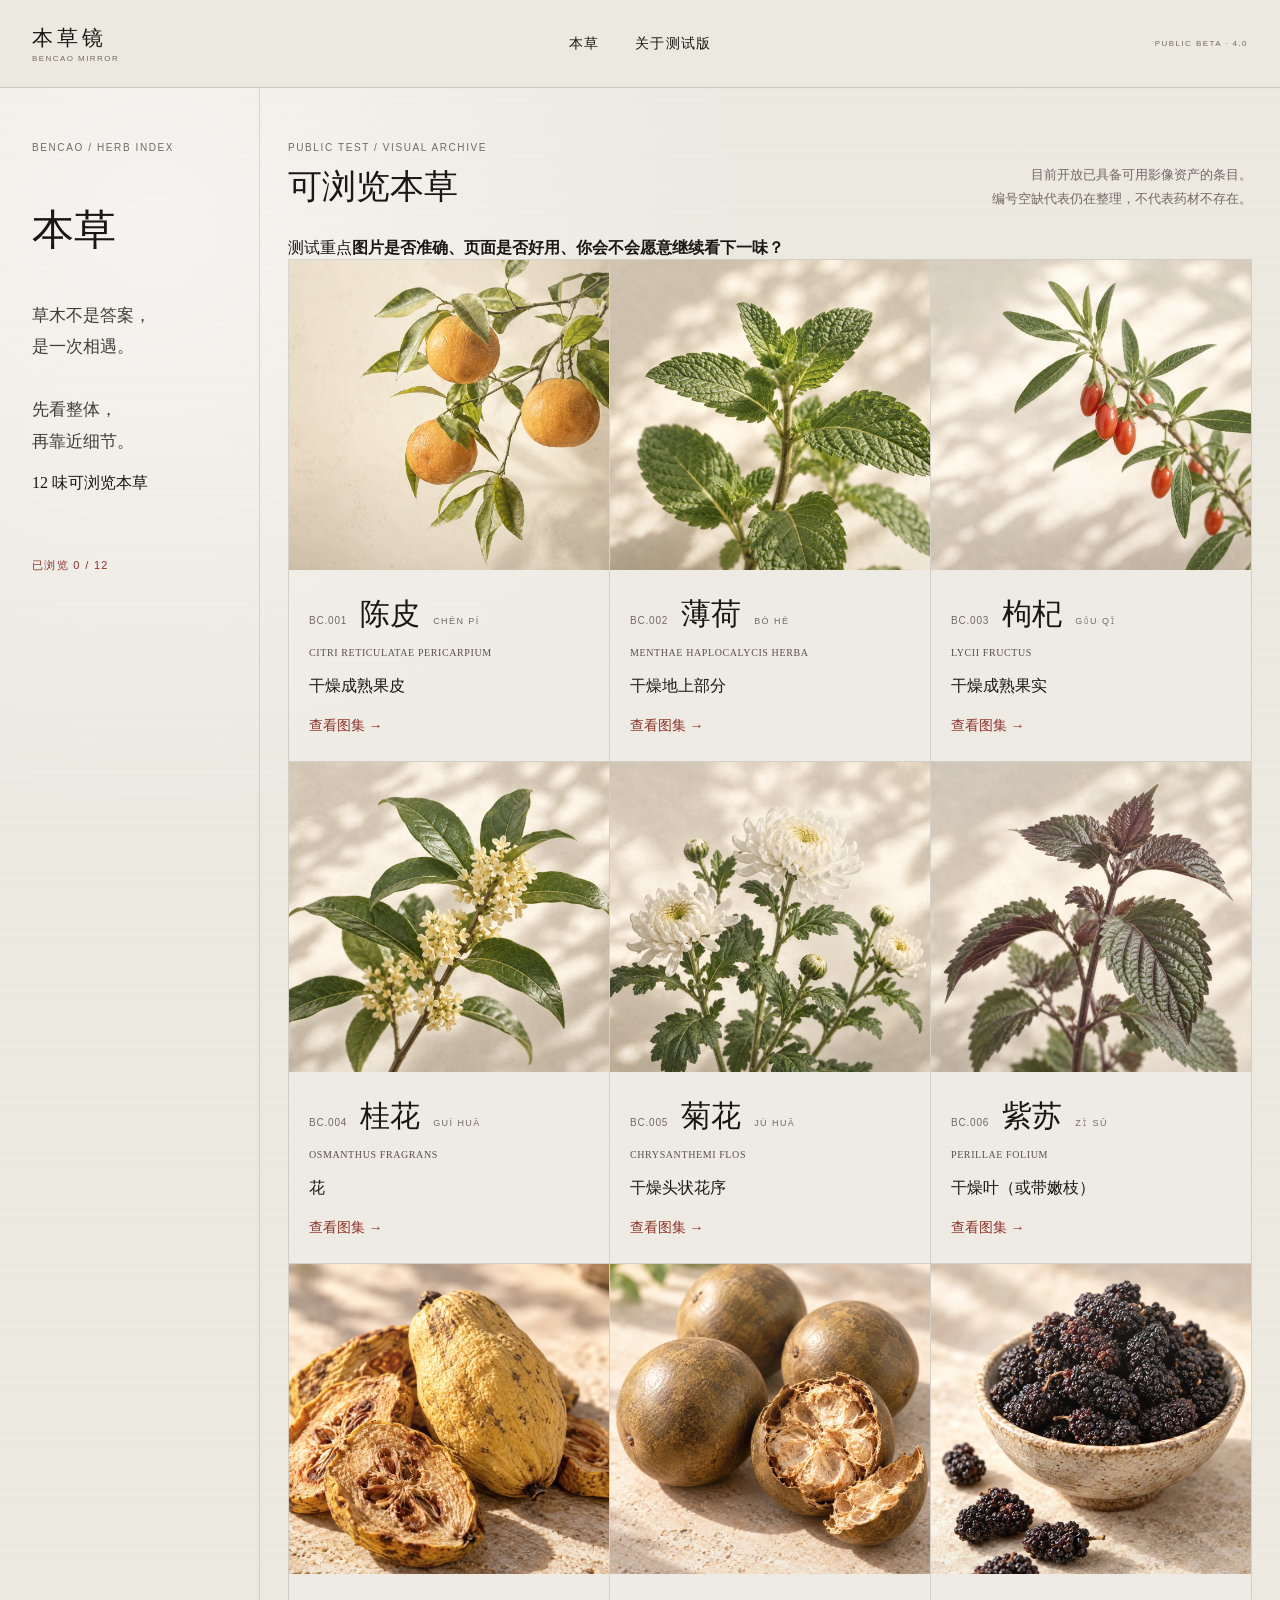
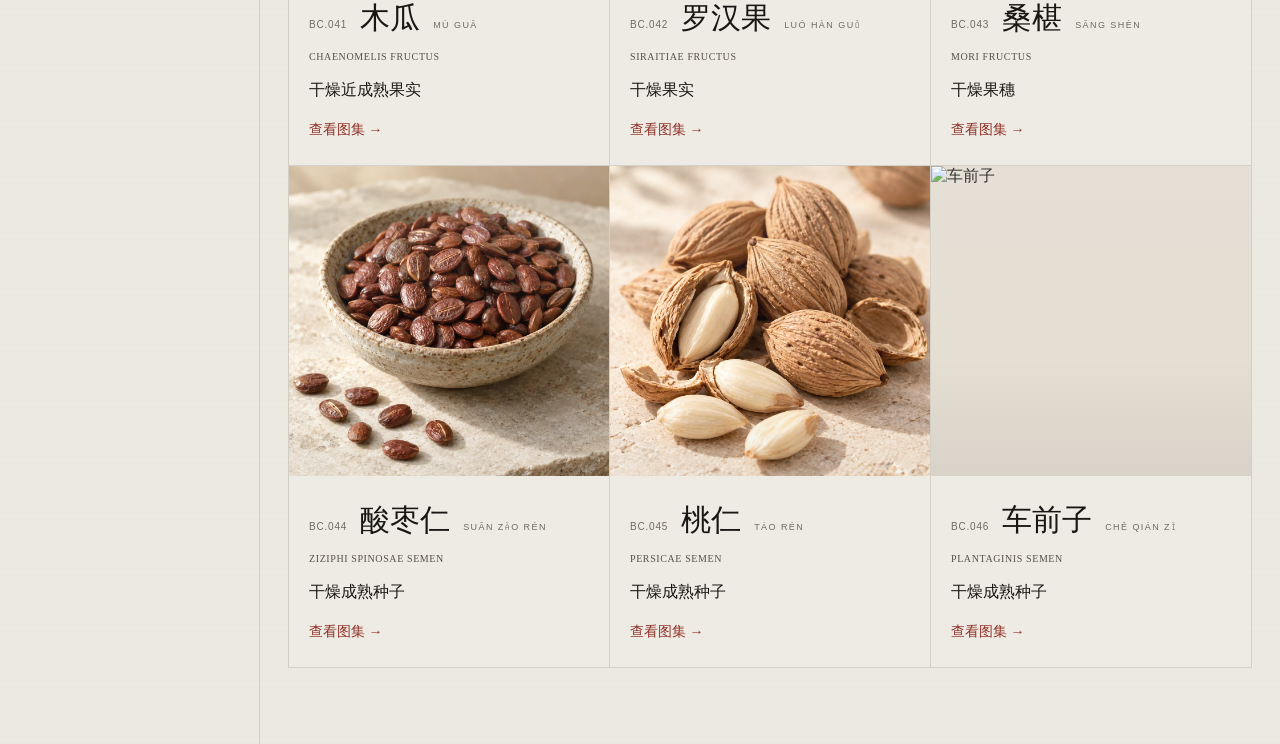
==== index.html @ 31deda2c "feat(beta): publish friend-testing shell" ====
<!doctype html>
<html lang="zh-CN">
<head>
  <meta charset="UTF-8" />
  <meta name="viewport" content="width=device-width, initial-scale=1, viewport-fit=cover" />
  <meta name="theme-color" content="#ECE9E1" />
  <meta name="description" content="本草镜：从屏幕回到草木的数字本草观察体验。公开测试版。" />
  <meta property="og:title" content="本草镜 BENCAO MIRROR｜公开测试版" />
  <meta property="og:description" content="浏览本草材料图集，从整体到细节认识真实草木。" />
  <title>本草镜 BENCAO MIRROR｜公开测试版</title>
  <link rel="stylesheet" href="./styles.css?v=365vf3" />
  <link rel="stylesheet" href="./beta.css?v=400b1" />
</head>
<body>
  <header class="global-nav" id="globalNav">
    <button class="brand" type="button" data-go-catalogue aria-label="回到本草目录">
      <span class="brand-cn">本草镜</span>
      <span class="brand-en">BENCAO MIRROR</span>
    </button>
    <nav class="nav-links" aria-label="主导航">
      <button type="button" data-go-catalogue>本草</button>
      <button type="button" data-open-about>关于测试版</button>
    </nav>
    <div class="nav-meta">PUBLIC BETA · 4.0</div>
  </header>

  <main id="app">
    <section id="catalogueView" class="catalogue-view" aria-label="本草目录">
      <aside class="catalogue-aside">
        <p class="eyebrow">BENCAO / HERB INDEX</p>
        <h1>本草</h1>
        <p class="catalogue-thesis">草木不是答案，<br>是一次相遇。<br><br>先看整体，<br>再靠近细节。</p>
        <div class="beta-aside-meta">
          <p id="catalogueTotal">12 味可浏览本草</p>
          <p class="catalogue-count" id="catalogueCount">已浏览 0 / 12</p>
        </div>
      </aside>
      <div class="catalogue-main">
        <div class="catalogue-heading">
          <div>
            <p class="eyebrow">PUBLIC TEST / VISUAL ARCHIVE</p>
            <h2>可浏览本草</h2>
          </div>
          <p>目前开放已具备可用影像资产的条目。<br>编号空缺代表仍在整理，不代表药材不存在。</p>
        </div>
        <div class="beta-status"><span>测试重点</span><b>图片是否准确、页面是否好用、你会不会愿意继续看下一味？</b></div>
        <div class="herb-grid" id="herbGrid"></div>
      </div>
    </section>
    <section id="detailView" class="detail-view" hidden></section>
  </main>

  <dialog id="aboutDialog" class="sheet-dialog">
    <button class="dialog-close" type="button" data-dialog-close aria-label="关闭">×</button>
    <p class="eyebrow">ABOUT / PUBLIC BETA</p>
    <h2>这是本草镜的朋友测试版。</h2>
    <p class="dialog-lead">这一版优先验证视觉体验与浏览路径：图片够不够真实、细节有没有帮助、目录和详情是否顺手。内容仍会持续校正。</p>
    <div class="about-rule"></div>
    <p>本草镜不是在线问诊、处方或药材质量鉴定工具。页面中的传统本草名称、来源与药用部位用于文化与材料观察；如涉及用药、疾病或个人健康决策，请使用可靠的专业医疗信息来源。</p>
    <p class="beta-about-note">如果你是第一次使用：任选一味进入图集，看看你会不会自然地继续翻到下一张、下一味。把卡住你的地方直接告诉分享给你这个链接的人即可。</p>
  </dialog>

  <dialog id="imageDialog" class="beta-lightbox">
    <button class="beta-lightbox-close" type="button" data-dialog-close aria-label="关闭">×</button>
    <button class="beta-lightbox-prev" type="button" data-prev-image aria-label="上一张">←</button>
    <figure><img id="lightboxImage" alt=""><figcaption id="lightboxCaption"></figcaption></figure>
    <button class="beta-lightbox-next" type="button" data-next-image aria-label="下一张">→</button>
  </dialog>

  <script src="./app.js?v=400b1"></script>
</body>
</html>
---- styles.css ----
:root{
  --paper:#ECE9E1;
  --paper-light:#F3F0E9;
  --paper-deep:#E4DED3;
  --ink:#181713;
  --graphite:#6F6B64;
  --fiber:#CAC5BB;
  --cinnabar:#8F3228;
  --plant:#A87546;
  --serif:"Songti SC","STSong","Noto Serif SC","Source Han Serif SC",serif;
  --sans:Inter,"Helvetica Neue",Arial,"PingFang SC","Noto Sans SC",sans-serif;
}
*{box-sizing:border-box}
html{scroll-behavior:smooth;background:#d9d5cc}
body{margin:0;background:var(--paper);color:var(--ink);font-family:var(--serif);-webkit-font-smoothing:antialiased}
button,a{font:inherit;color:inherit;-webkit-tap-highlight-color:transparent}
button{cursor:pointer} img{display:block;max-width:100%;image-rendering:auto}
[hidden]{display:none!important}
.eyebrow{margin:0;color:var(--graphite);font:10px/1.2 var(--sans);letter-spacing:.16em;text-transform:uppercase}
.global-nav{height:88px;position:sticky;top:0;z-index:100;display:grid;grid-template-columns:1fr auto 1fr;align-items:center;padding:0 32px;border-bottom:1px solid rgba(24,23,19,.15);background:rgba(236,233,225,.94);backdrop-filter:blur(12px)}
.brand{appearance:none;border:0;background:none;text-align:left;padding:0;display:flex;flex-direction:column;gap:3px;width:max-content}.brand-cn{font-size:21px;letter-spacing:.18em}.brand-en{font:8px/1 var(--sans);letter-spacing:.18em;color:var(--graphite)}
.nav-links{display:flex;gap:36px}.nav-links button{appearance:none;border:0;background:none;padding:10px 0;font-size:14px;letter-spacing:.08em}.nav-links button:hover{color:var(--cinnabar)}
.nav-meta{text-align:right;font:8px/1.2 var(--sans);letter-spacing:.18em;color:var(--graphite)}
.catalogue-view{min-height:calc(100vh - 88px);display:grid;grid-template-columns:260px 1fr;background:radial-gradient(circle at 12% 6%,rgba(255,255,255,.5),transparent 25%),repeating-linear-gradient(0deg,rgba(24,23,19,.008) 0 1px,transparent 1px 7px),var(--paper)}
.catalogue-aside{padding:54px 32px;border-right:1px solid rgba(24,23,19,.12);display:flex;flex-direction:column;min-height:calc(100vh - 88px)}
.catalogue-aside h1{font-weight:400;font-size:42px;margin:48px 0 42px}.catalogue-thesis{font-size:17px;line-height:1.85;color:#403d37;margin:0}.catalogue-count{margin-top:auto;padding-top:50px;font:11px/1 var(--sans);letter-spacing:.12em;color:var(--cinnabar)}
.catalogue-main{padding:54px 28px 76px}.catalogue-heading{display:flex;justify-content:space-between;gap:40px;align-items:end;margin-bottom:28px}.catalogue-heading h2{font-weight:400;font-size:34px;margin:10px 0 0}.catalogue-heading>p{font-size:13px;line-height:1.8;color:var(--graphite);margin:0;text-align:right}
.herb-grid{display:grid;grid-template-columns:repeat(3,minmax(0,1fr));border-top:1px solid rgba(24,23,19,.13);border-left:1px solid rgba(24,23,19,.13)}
.herb-card{appearance:none;border:0;border-right:1px solid rgba(24,23,19,.13);border-bottom:1px solid rgba(24,23,19,.13);background:rgba(243,240,233,.32);padding:0;text-align:left;min-width:0;transition:background .2s ease}.herb-card:hover{background:rgba(243,240,233,.9)}
.herb-card-figure{height:310px;overflow:hidden;background:var(--paper-deep);position:relative}.herb-card-figure img{width:100%;height:100%;object-fit:cover;filter:saturate(.84) contrast(.98) brightness(1.05);transition:transform .65s ease,filter .35s ease}.herb-card:hover img{transform:scale(1.02);filter:saturate(.9) contrast(.99) brightness(1.04)}.herb-card-figure::after{content:"";position:absolute;inset:0;background:linear-gradient(180deg,rgba(236,233,225,.12),transparent 62%,rgba(24,23,19,.06))}
.herb-card-body{padding:24px 20px 26px;min-height:160px}.herb-card-title{display:flex;align-items:baseline;gap:13px;margin-bottom:11px}.herb-card-id{font:10px/1 var(--sans);letter-spacing:.08em;color:var(--graphite)}.herb-card h3{font-weight:400;font-size:30px;margin:0}.herb-card-pinyin{font:9px/1 var(--sans);letter-spacing:.16em;color:var(--graphite)}.herb-card-latin{font:10px/1.4 Georgia,serif;letter-spacing:.06em;text-transform:uppercase;color:#555149;min-height:30px}.herb-card-link{margin-top:20px;color:var(--cinnabar);font-size:14px}.herb-card-seen{float:right;font:9px/1 var(--sans);letter-spacing:.08em;color:var(--cinnabar)}
.detail-view{background:var(--paper)}
.detail-rail{position:fixed;left:18px;bottom:22px;z-index:80;display:flex;flex-direction:column;gap:8px;align-items:flex-start}.detail-rail button{appearance:none;border:0;background:rgba(236,233,225,.88);backdrop-filter:blur(8px);padding:8px 11px;font:9px/1 var(--sans);letter-spacing:.12em;color:var(--graphite)}.detail-rail button:hover{color:var(--cinnabar)}
.plate{min-height:100svh;position:relative;padding:30px clamp(22px,5vw,76px) 62px;overflow:hidden;background:radial-gradient(circle at 12% 4%,rgba(243,240,233,.64),transparent 27%),linear-gradient(180deg,rgba(243,240,233,.2),transparent 35%,rgba(228,222,211,.12)),repeating-linear-gradient(0deg,rgba(24,23,19,.008) 0 1px,transparent 1px 7px),var(--paper)}
.folio{display:flex;justify-content:space-between;gap:20px;color:rgba(24,23,19,.48);font:9px/1 var(--sans);letter-spacing:.16em;position:relative;z-index:3}.folio-dark{color:rgba(236,233,225,.42)}
.today{display:grid;grid-template-columns:minmax(230px,.42fr) minmax(0,1fr);grid-template-rows:auto 1fr;column-gap:clamp(28px,5vw,76px)}.today .folio{grid-column:1/-1}.today-copy{align-self:center;padding:60px 0}.today-copy h1{font-size:clamp(66px,9vw,128px);font-weight:400;letter-spacing:-.08em;line-height:.88;margin:22px 0 15px}.latin{font:italic 14px/1.4 Georgia,serif;color:#4f4b45}.today-statement{margin-top:68px;border-top:1px solid rgba(24,23,19,.18);padding-top:24px;font-size:20px;line-height:1.65}.text-cta{appearance:none;border:0;background:none;display:inline-flex;gap:8px;align-items:center;color:var(--cinnabar);padding:12px 0 5px;margin-top:18px;border-bottom:1px solid transparent;text-decoration:none}.text-cta:hover{border-bottom-color:currentColor}
.today-figure{min-height:620px;height:calc(100svh - 148px);overflow:hidden;background:var(--paper-deep);position:relative}.today-figure img{width:100%;height:100%;object-fit:cover;object-position:center;filter:saturate(.86) contrast(.98) brightness(1.05)}.today-figure::after{content:"";position:absolute;inset:0;background:linear-gradient(180deg,rgba(243,240,233,.05),transparent 72%,rgba(24,23,19,.12))}.image-caption{position:absolute;z-index:2;bottom:14px;left:16px;right:16px;display:flex;justify-content:space-between;color:rgba(243,240,233,.86);font:8px/1 var(--sans);letter-spacing:.14em}
.identity-head{margin:13svh 0 8svh;max-width:900px}.identity-head h2,.atlas-head h2,.aroma-title h2{font-size:clamp(40px,6vw,78px);font-weight:400;line-height:1.12;letter-spacing:-.035em;margin:18px 0 22px}.identity-head>p:last-child,.atlas-head>p:last-child{font-size:17px;line-height:1.9;color:var(--graphite);max-width:620px}
.identity-grid{display:grid;grid-template-columns:1fr 1fr;gap:1px;background:rgba(24,23,19,.12);border:1px solid rgba(24,23,19,.12)}.identity-chapter{background:var(--paper-light);padding:22px}.identity-chapter figure{margin:0;height:390px;overflow:hidden;background:var(--paper-deep)}.identity-chapter img{width:100%;height:100%;object-fit:cover;filter:saturate(.84) contrast(.98) brightness(1.05)}.chapter-meta{font:9px/1 var(--sans);letter-spacing:.14em;color:var(--graphite);margin-bottom:16px}.identity-chapter h3{font-weight:400;font-size:27px;margin:22px 0 10px}.identity-chapter p{font-size:14px;line-height:1.85;color:#524e47;margin:0}
.evidence-note{margin:44px 0 0 auto;max-width:560px;display:grid;grid-template-columns:42px 1fr;gap:18px;padding-top:24px;border-top:1px solid rgba(24,23,19,.18)}.evidence-mark{width:30px;height:30px;border:1px solid var(--ink);display:grid;place-items:center;font-size:14px}.evidence-note p{margin:0 0 6px;line-height:1.6}.evidence-note small{font:9px/1.4 var(--sans);letter-spacing:.08em;color:var(--graphite)}
.atlas{min-height:auto;padding-bottom:100px}.atlas-head{margin:12svh 0 7svh}.atlas-portrait{margin:0 0 46px;display:grid;grid-template-columns:minmax(0,1.55fr) minmax(260px,.55fr);gap:24px}.atlas-portrait figure,.atlas-pair figure,.specimen-cell{margin:0;background:var(--paper-deep);overflow:hidden}.atlas-portrait figure{height:580px}.atlas-portrait img,.atlas-pair img,.specimen-cell img{width:100%;height:100%;object-fit:cover;filter:saturate(.82) contrast(.98) brightness(1.05)}.atlas-portrait-copy{align-self:end;padding:0 0 16px}.atlas-portrait-copy h3{font-weight:400;font-size:34px;line-height:1.25;margin:0 0 16px}.atlas-portrait-copy p{font-size:15px;line-height:1.9;color:var(--graphite)}
.atlas-subhead{display:flex;justify-content:space-between;align-items:end;gap:30px;margin:100px 0 26px;border-top:1px solid rgba(24,23,19,.16);padding-top:20px}.atlas-subhead h3{font-size:32px;font-weight:400;margin:0}.atlas-subhead p{font-size:13px;line-height:1.7;color:var(--graphite);max-width:460px;text-align:right}.atlas-pair{display:grid;grid-template-columns:1fr 1fr;gap:14px}.atlas-pair figure{height:470px;position:relative}.atlas-pair figcaption,.specimen-cell figcaption{padding:13px 0 0;background:var(--paper);font-size:13px;color:#403d37}.atlas-pair strong{font-weight:400}.atlas-pair small{display:block;margin-top:4px;color:var(--graphite);font:9px/1.4 var(--sans);letter-spacing:.06em}.atlas-observation{max-width:760px;margin:38px auto 0;font-size:19px;line-height:1.75;text-align:center}.specimen-grid{display:grid;grid-template-columns:1.2fr 1fr 1fr;gap:14px}.specimen-cell{height:310px}.specimen-cell figcaption{height:42px}.atlas-disclaimer{margin:42px 0 0 auto;max-width:650px;border-top:1px solid rgba(24,23,19,.16);padding-top:20px;color:var(--graphite);font-size:13px;line-height:1.75}
.aroma{min-height:100svh}.aroma-title{margin:12svh 0 5svh}.aroma-field{height:58svh;min-height:500px;position:relative;overflow:hidden;background-color:#e7dfd2;border:1px solid rgba(24,23,19,.20);box-shadow:inset 0 0 0 1px rgba(255,255,255,.10)}.aroma-field::after{content:"";position:absolute;inset:0;background:linear-gradient(180deg,rgba(255,255,255,.025),transparent 25%,rgba(228,222,211,.025)),repeating-linear-gradient(0deg,rgba(24,23,19,.014) 0 1px,transparent 1px 6px);pointer-events:none}.aroma-label{position:absolute;z-index:3}.aroma-label span{display:block;font:8px/1 var(--sans);letter-spacing:.16em;color:var(--graphite);margin-bottom:8px}.aroma-label strong{font-size:24px;font-weight:400}.aroma-label.a1{left:10%;top:24%}.aroma-label.a2{left:44%;top:48%}.aroma-label.a3{right:8%;bottom:18%;text-align:right}.aroma-axis{position:absolute;z-index:3;right:18px;top:18px;bottom:18px;display:flex;flex-direction:column;align-items:center;color:var(--graphite);font:7px/1 var(--sans);letter-spacing:.13em}.aroma-axis i{width:1px;flex:1;background:rgba(24,23,19,.18);margin:10px 0}.disclaimer{margin:34px 0 0 auto;width:min(620px,100%);font-size:15px;line-height:1.7}.disclaimer p{margin:0}.disclaimer .return{margin-top:12px;font-size:19px}

.gate{padding:110px clamp(22px,6vw,90px);background:var(--paper-light);border-top:1px solid rgba(24,23,19,.12)}.gate-inner{max-width:840px;margin:auto}.gate h2{font-size:clamp(36px,5vw,62px);font-weight:400;line-height:1.18;margin:18px 0 22px}.gate p{color:var(--graphite);font-size:15px;line-height:1.85;max-width:680px}.gate-actions{display:flex;gap:30px;align-items:center;flex-wrap:wrap}.gate-primary,.gate-secondary{appearance:none;border:0;background:none;padding:12px 0}.gate-primary{font-size:18px;border-bottom:1px solid var(--ink)}.gate-secondary{font-size:14px;color:var(--graphite)}
.encounter{min-height:100svh;background:#11100e;color:#f0ede6;padding:30px clamp(22px,6vw,90px) 38px;display:grid;grid-template-rows:auto 1fr auto}.encounter-stage-wrap{display:grid;place-items:center}.encounter-stage{display:none;width:min(900px,100%);animation:stageIn .72s ease both}.encounter-stage.active{display:block}@keyframes stageIn{from{opacity:0;transform:translateY(9px)}to{opacity:1;transform:none}}.encounter-no{font:10px/1 var(--sans);letter-spacing:.16em;color:#7c776e;margin-bottom:24px}.encounter-stage h2{font-size:clamp(38px,6vw,72px);font-weight:400;line-height:1.14;margin:0 0 18px}.encounter-stage>p{color:#aaa59b;line-height:1.8;font-size:15px;margin:0 0 38px}.choices{display:flex;flex-wrap:wrap;gap:12px}.choice{appearance:none;background:none;color:#d7d2c8;border:1px solid rgba(215,210,200,.25);padding:12px 18px;position:relative}.choice.selected{border-color:var(--cinnabar);color:#fff4ea;background:rgba(143,50,40,.12)}.choice.selected::after{content:"";position:absolute;left:12px;right:12px;bottom:5px;height:1px;background:var(--cinnabar);transform-origin:left;animation:trace .18s ease both}@keyframes trace{from{transform:scaleX(0)}to{transform:scaleX(1)}}.confirm-action,.encounter-submit{appearance:none;border:0;background:none;color:#f0ede6;border-bottom:1px solid currentColor;padding:12px 0;font-size:18px}.encounter-note{width:100%;min-height:150px;background:none;border:0;border-bottom:1px solid #57534d;color:#f0ede6;resize:vertical;outline:none;font:clamp(24px,4vw,44px)/1.5 var(--serif);padding:0 0 15px}.encounter-note::placeholder{color:#57534d}.encounter-submit{margin-top:30px}.encounter-bottom{display:flex;justify-content:space-between;align-items:end}.encounter-back{appearance:none;border:0;background:none;color:#777269;padding:8px 0;font-size:13px}.encounter-progress{font:9px/1 var(--sans);letter-spacing:.14em;color:#6f6a63}
.result{padding:110px clamp(22px,6vw,90px) 120px;background:var(--paper-light)}.result-inner{max-width:980px;margin:auto}.result-id{font:11px/1 var(--sans);letter-spacing:.17em;color:var(--graphite);margin:26px 0 52px}.raw-note{font-size:clamp(42px,7vw,84px);line-height:1.22;font-weight:400;margin:0 0 58px;word-break:break-word}.raw-note.empty{color:var(--graphite)}.user-tags{display:flex;flex-wrap:wrap;gap:16px 28px;margin-bottom:78px}.user-tag{display:flex;align-items:center;gap:9px;font-size:15px}.user-tag::before{content:"";width:7px;height:7px;border-radius:50%;background:var(--cinnabar)}.editorial{display:grid;grid-template-columns:50px 1fr;gap:24px;border-top:1px solid var(--fiber);padding-top:30px}.editorial h3{font-size:26px;font-weight:400;margin:0 0 12px}.editorial p{font-size:16px;color:var(--graphite);margin:0}.result-principle{max-width:760px;border-top:1px solid rgba(202,197,187,.7);padding-top:26px;margin-top:48px;font-size:18px;line-height:1.8}
.spectrum-block{padding:100px clamp(22px,6vw,90px) 130px;background:var(--paper);border-top:1px solid rgba(24,23,19,.1)}.spectrum-inner{max-width:980px;margin:auto}.spectrum-inner h2{font-size:50px;font-weight:400;margin:14px 0 46px}.facts{display:grid;grid-template-columns:repeat(3,1fr);border-top:1px solid var(--fiber);border-bottom:1px solid var(--fiber)}.fact{padding:24px 20px 26px 0}.fact+.fact{border-left:1px solid var(--fiber);padding-left:24px}.fact-label{font:9px/1 var(--sans);letter-spacing:.13em;color:var(--graphite);margin-bottom:10px}.fact-value{font-size:21px}.repeat{appearance:none;border:0;background:none;border-bottom:1px solid currentColor;padding:12px 0;margin-top:32px;font-size:18px}.next-herb{margin-left:34px;color:var(--cinnabar);appearance:none;border:0;background:none;padding:12px 0}
.sheet-dialog{width:min(760px,calc(100vw - 28px));max-height:calc(100vh - 28px);border:1px solid rgba(24,23,19,.2);background:var(--paper-light);color:var(--ink);padding:54px;box-shadow:0 28px 90px rgba(24,23,19,.18)}.sheet-dialog::backdrop{background:rgba(24,23,19,.42);backdrop-filter:blur(2px)}.sheet-dialog h2{font-size:48px;font-weight:400;margin:15px 0 22px}.dialog-lead{font-size:16px;line-height:1.8;color:var(--graphite)}.dialog-close{position:absolute;right:20px;top:16px;appearance:none;border:0;background:none;font:28px/1 var(--sans);font-weight:200}.spectrum-grid{margin-top:42px;border-top:1px solid var(--fiber)}.spectrum-row{display:grid;grid-template-columns:85px 1fr auto;gap:18px;align-items:center;padding:18px 0;border-bottom:1px solid var(--fiber)}.spectrum-row-id{font:9px/1 var(--sans);letter-spacing:.12em;color:var(--graphite)}.spectrum-row strong{font-weight:400;font-size:20px}.spectrum-row span{font:10px/1 var(--sans);letter-spacing:.08em;color:var(--graphite)}.about-rule{height:1px;background:var(--fiber);margin:36px 0}.sheet-dialog>p:last-child{line-height:1.8;color:var(--graphite)}
.blackout{position:fixed;inset:0;z-index:999;background:#11100e;opacity:0;pointer-events:none;transition:opacity .72s ease}.blackout.on{opacity:1}
.credit-strip{padding:28px clamp(22px,5vw,76px);background:var(--paper-deep);border-top:1px solid rgba(24,23,19,.12);color:var(--graphite);font:9px/1.65 var(--sans);letter-spacing:.04em}.credit-strip a{color:inherit}
@media(max-width:980px){.global-nav{grid-template-columns:1fr auto;padding:0 18px}.nav-meta{display:none}.catalogue-view{grid-template-columns:190px 1fr}.catalogue-aside{padding:38px 20px}.catalogue-main{padding:38px 16px 60px}.herb-grid{grid-template-columns:repeat(2,1fr)}.herb-card-figure{height:270px}.today{grid-template-columns:1fr}.today-copy{padding:10svh 0 36px}.today-figure{height:58svh;min-height:460px}.identity-grid{grid-template-columns:1fr}.atlas-portrait{grid-template-columns:1fr}.atlas-portrait-copy{padding:0}.specimen-grid{grid-template-columns:1fr 1fr}.specimen-cell:last-child{grid-column:1/-1}.detail-rail{display:none}}
@media(max-width:680px){.global-nav{height:72px}.brand-cn{font-size:18px}.nav-links{gap:16px}.nav-links button{font-size:12px}.catalogue-view{display:block}.catalogue-aside{min-height:auto;border-right:0;border-bottom:1px solid rgba(24,23,19,.12)}.catalogue-aside h1{margin:30px 0 22px}.catalogue-thesis{font-size:15px}.catalogue-count{margin-top:32px;padding-top:0}.catalogue-heading{display:block}.catalogue-heading>p{text-align:left;margin-top:18px}.herb-grid{grid-template-columns:1fr}.herb-card-figure{height:320px}.plate{padding-left:18px;padding-right:18px}.today-copy h1{font-size:72px}.identity-head h2,.atlas-head h2,.aroma-title h2{font-size:42px}.identity-chapter figure{height:330px}.atlas-portrait figure{height:430px}.atlas-pair{grid-template-columns:1fr}.atlas-pair figure{height:390px}.atlas-subhead{display:block}.atlas-subhead p{text-align:left;margin-top:12px}.specimen-grid{grid-template-columns:1fr}.specimen-cell,.specimen-cell:last-child{grid-column:auto;height:330px}.aroma-field{min-height:560px}.aroma-label.a2{left:28%;top:50%}.aroma-label.a3{right:8%;bottom:15%}.facts{grid-template-columns:1fr}.fact+.fact{border-left:0;border-top:1px solid var(--fiber);padding-left:0}.sheet-dialog{padding:42px 24px}.sheet-dialog h2{font-size:38px}.spectrum-row{grid-template-columns:62px 1fr}.spectrum-row span{grid-column:2}.next-herb{margin-left:0;display:block}}
@media(prefers-reduced-motion:reduce){html{scroll-behavior:auto}.encounter-stage{animation:none}.blackout{transition:none}}

/* Release Draft 01 resilience */
img.image-failed{visibility:hidden}
.evidence-note.no-mark{grid-template-columns:1fr;max-width:560px}
.evidence-note.no-mark small{display:block;margin-top:10px}

/* V3.6.1 VU01 — unified five-image atlas, matching BC.001 visual density */
.atlas-five-grid{display:grid;grid-template-columns:repeat(12,minmax(0,1fr));gap:14px;align-items:start}
.atlas-five-cell{margin:0;background:var(--paper-deep);overflow:hidden}
.atlas-five-cell.cell-1,.atlas-five-cell.cell-2{grid-column:span 6}
.atlas-five-cell.cell-3,.atlas-five-cell.cell-4,.atlas-five-cell.cell-5{grid-column:span 4}
.atlas-five-cell img{width:100%;height:390px;object-fit:cover;filter:saturate(.9) contrast(.99) brightness(1.03)}
.atlas-five-cell.cell-3 img,.atlas-five-cell.cell-4 img,.atlas-five-cell.cell-5 img{height:300px}
.atlas-five-cell figcaption{padding:14px 0 0;background:var(--paper);font-size:13px;color:#403d37}
.atlas-five-cell strong{display:block;font-weight:400}
.atlas-five-cell small{display:block;margin-top:5px;color:var(--graphite);font:9px/1.5 var(--sans);letter-spacing:.04em}
.atlas-plate-index{display:grid;grid-template-columns:repeat(5,minmax(0,1fr));gap:12px;padding:18px 0;border-top:1px solid rgba(24,23,19,.14);border-bottom:1px solid rgba(24,23,19,.14);color:var(--graphite);font:10px/1.5 var(--sans);letter-spacing:.08em}
@media(max-width:980px){.atlas-five-cell.cell-1,.atlas-five-cell.cell-2,.atlas-five-cell.cell-3,.atlas-five-cell.cell-4,.atlas-five-cell.cell-5{grid-column:span 6}.atlas-five-cell img,.atlas-five-cell.cell-3 img,.atlas-five-cell.cell-4 img,.atlas-five-cell.cell-5 img{height:340px}.atlas-plate-index{grid-template-columns:repeat(2,minmax(0,1fr))}}
@media(max-width:680px){.atlas-five-grid{grid-template-columns:1fr}.atlas-five-cell.cell-1,.atlas-five-cell.cell-2,.atlas-five-cell.cell-3,.atlas-five-cell.cell-4,.atlas-five-cell.cell-5{grid-column:auto}.atlas-five-cell img,.atlas-five-cell.cell-3 img,.atlas-five-cell.cell-4 img,.atlas-five-cell.cell-5 img{height:330px}.atlas-plate-index{grid-template-columns:1fr}}
.atlas-plate-figure{margin:0 auto 18px;max-width:1180px;background:var(--paper-deep);border:1px solid rgba(24,23,19,.14)}
.atlas-plate-figure img{width:100%;height:auto;display:block;filter:saturate(.84) contrast(.98) brightness(1.03)}
.atlas-plate-figure figcaption{display:flex;justify-content:space-between;align-items:baseline;gap:14px;padding:14px 2px 0;border-bottom:1px solid rgba(24,23,19,.14);background:var(--paper);color:#403d37;font-size:13px}
.atlas-plate-figure figcaption span{font:9px/1 var(--sans);letter-spacing:.14em;color:var(--graphite);text-transform:uppercase}
.atlas-plate-figure figcaption strong{font-weight:400}
@media(max-width:680px){.atlas-plate-figure figcaption{display:block}.atlas-plate-figure figcaption strong{display:block;margin-top:6px}}
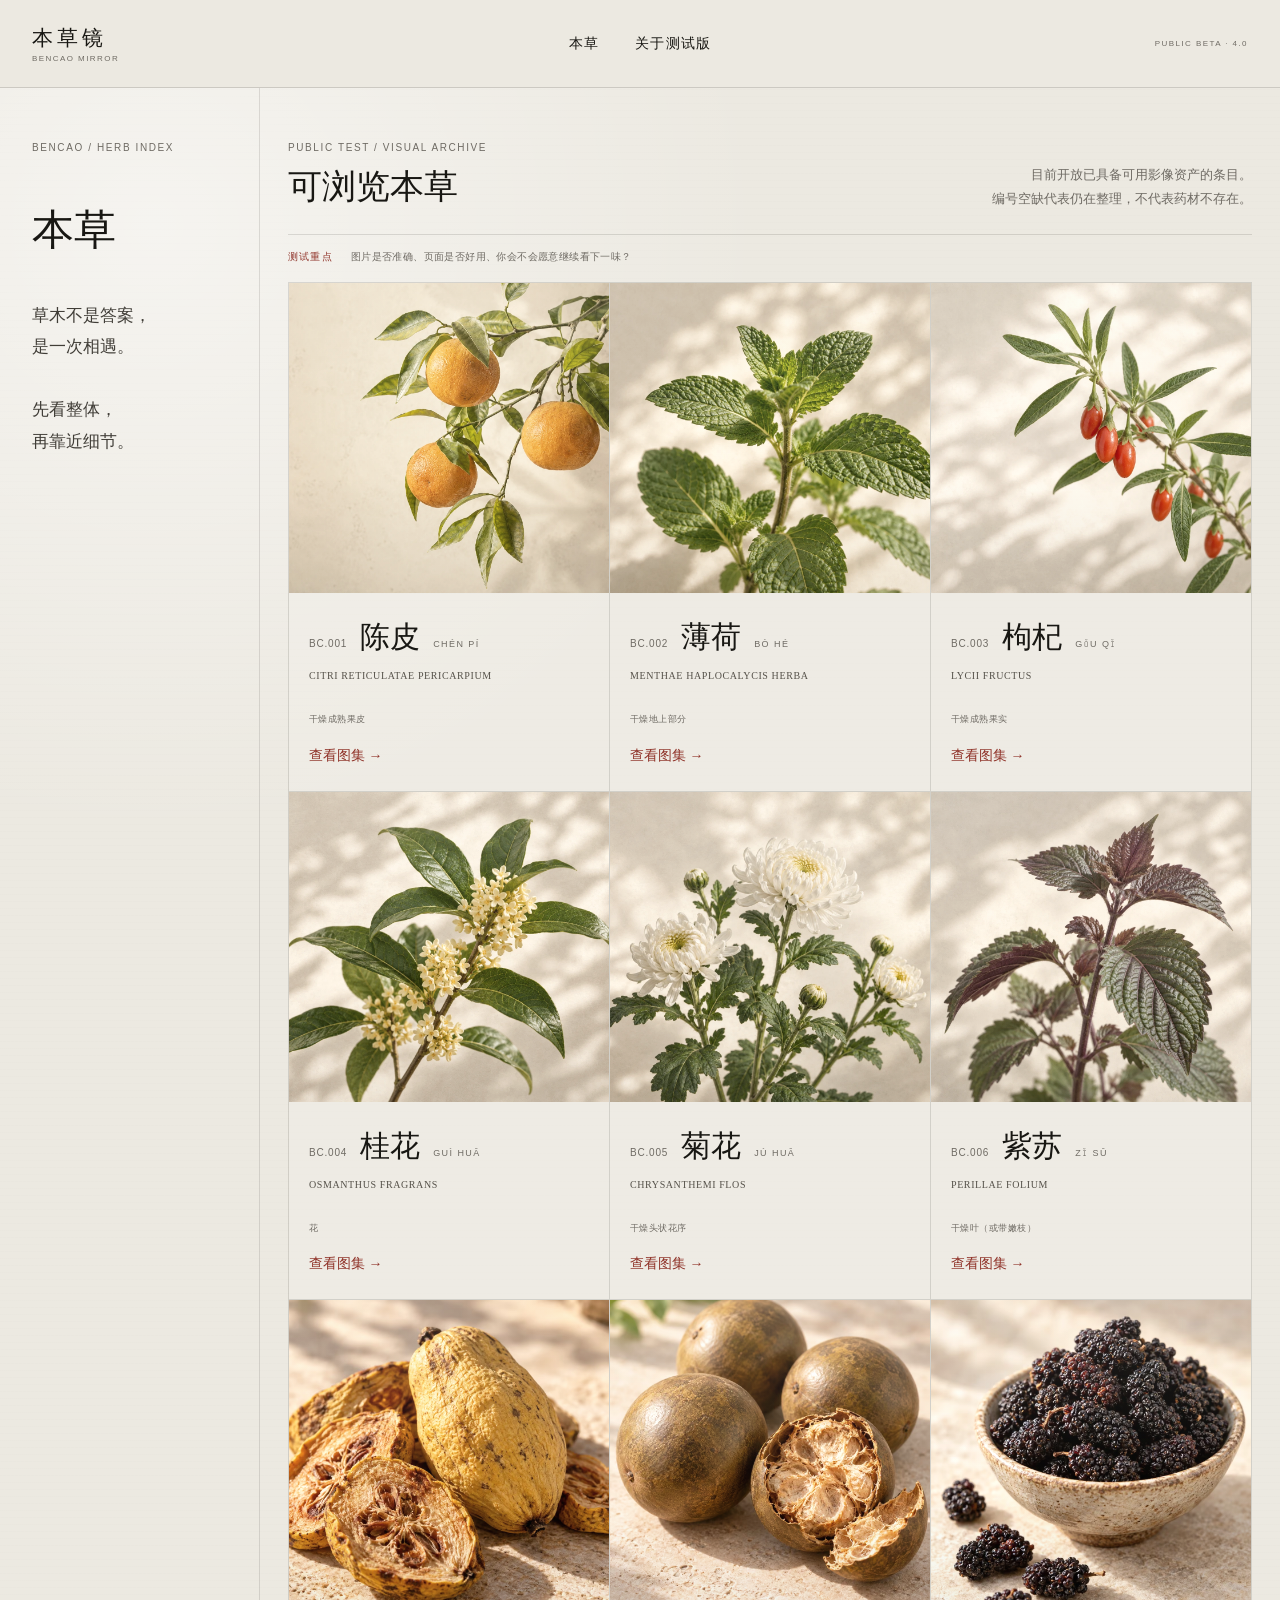
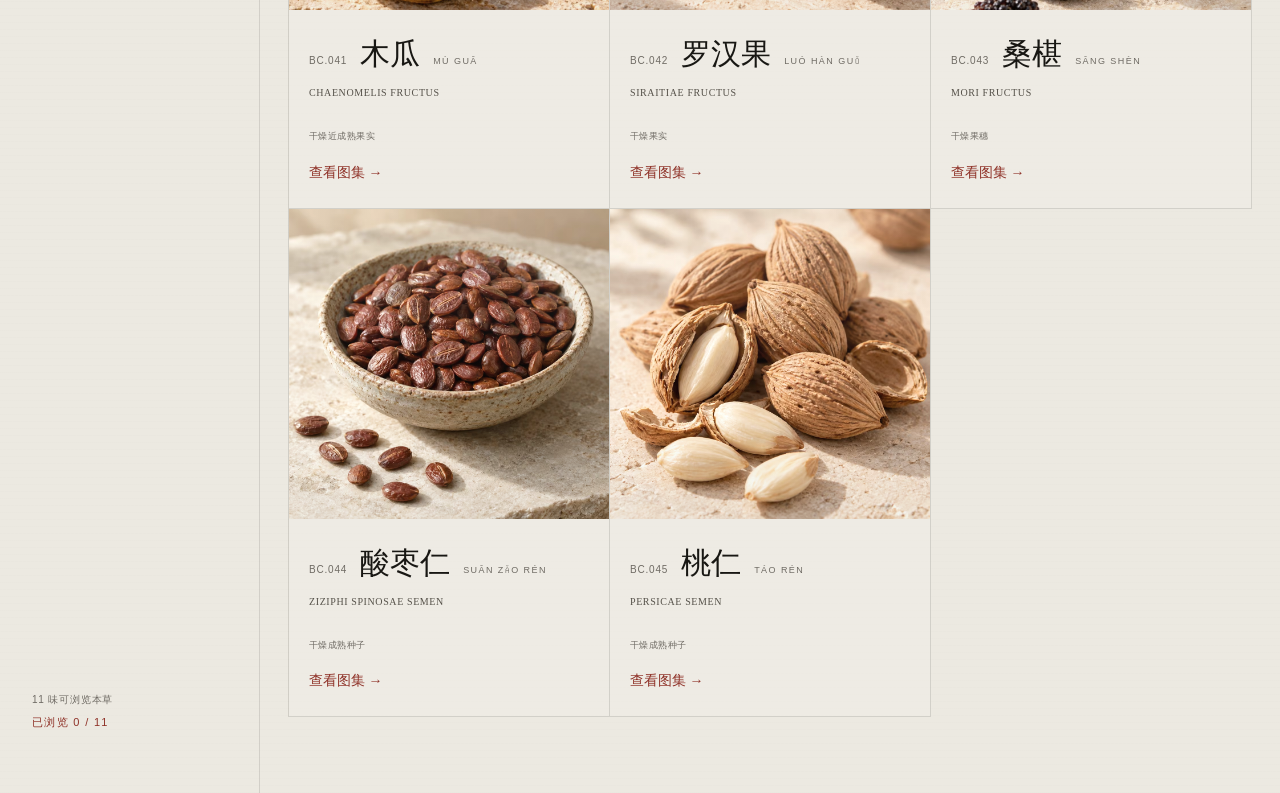
==== commit bfb0c826: "fix(beta): align initial catalogue count with live assets" ====
--- a/index.html
+++ b/index.html
@@ -13,60 +13,19 @@
 </head>
 <body>
   <header class="global-nav" id="globalNav">
-    <button class="brand" type="button" data-go-catalogue aria-label="回到本草目录">
-      <span class="brand-cn">本草镜</span>
-      <span class="brand-en">BENCAO MIRROR</span>
-    </button>
-    <nav class="nav-links" aria-label="主导航">
-      <button type="button" data-go-catalogue>本草</button>
-      <button type="button" data-open-about>关于测试版</button>
-    </nav>
+    <button class="brand" type="button" data-go-catalogue aria-label="回到本草目录"><span class="brand-cn">本草镜</span><span class="brand-en">BENCAO MIRROR</span></button>
+    <nav class="nav-links" aria-label="主导航"><button type="button" data-go-catalogue>本草</button><button type="button" data-open-about>关于测试版</button></nav>
     <div class="nav-meta">PUBLIC BETA · 4.0</div>
   </header>
-
   <main id="app">
     <section id="catalogueView" class="catalogue-view" aria-label="本草目录">
-      <aside class="catalogue-aside">
-        <p class="eyebrow">BENCAO / HERB INDEX</p>
-        <h1>本草</h1>
-        <p class="catalogue-thesis">草木不是答案，<br>是一次相遇。<br><br>先看整体，<br>再靠近细节。</p>
-        <div class="beta-aside-meta">
-          <p id="catalogueTotal">12 味可浏览本草</p>
-          <p class="catalogue-count" id="catalogueCount">已浏览 0 / 12</p>
-        </div>
-      </aside>
-      <div class="catalogue-main">
-        <div class="catalogue-heading">
-          <div>
-            <p class="eyebrow">PUBLIC TEST / VISUAL ARCHIVE</p>
-            <h2>可浏览本草</h2>
-          </div>
-          <p>目前开放已具备可用影像资产的条目。<br>编号空缺代表仍在整理，不代表药材不存在。</p>
-        </div>
-        <div class="beta-status"><span>测试重点</span><b>图片是否准确、页面是否好用、你会不会愿意继续看下一味？</b></div>
-        <div class="herb-grid" id="herbGrid"></div>
-      </div>
+      <aside class="catalogue-aside"><p class="eyebrow">BENCAO / HERB INDEX</p><h1>本草</h1><p class="catalogue-thesis">草木不是答案，<br>是一次相遇。<br><br>先看整体，<br>再靠近细节。</p><div class="beta-aside-meta"><p id="catalogueTotal">11 味可浏览本草</p><p class="catalogue-count" id="catalogueCount">已浏览 0 / 11</p></div></aside>
+      <div class="catalogue-main"><div class="catalogue-heading"><div><p class="eyebrow">PUBLIC TEST / VISUAL ARCHIVE</p><h2>可浏览本草</h2></div><p>目前开放已具备可用影像资产的条目。<br>编号空缺代表仍在整理，不代表药材不存在。</p></div><div class="beta-status"><span>测试重点</span><b>图片是否准确、页面是否好用、你会不会愿意继续看下一味？</b></div><div class="herb-grid" id="herbGrid"></div></div>
     </section>
     <section id="detailView" class="detail-view" hidden></section>
   </main>
-
-  <dialog id="aboutDialog" class="sheet-dialog">
-    <button class="dialog-close" type="button" data-dialog-close aria-label="关闭">×</button>
-    <p class="eyebrow">ABOUT / PUBLIC BETA</p>
-    <h2>这是本草镜的朋友测试版。</h2>
-    <p class="dialog-lead">这一版优先验证视觉体验与浏览路径：图片够不够真实、细节有没有帮助、目录和详情是否顺手。内容仍会持续校正。</p>
-    <div class="about-rule"></div>
-    <p>本草镜不是在线问诊、处方或药材质量鉴定工具。页面中的传统本草名称、来源与药用部位用于文化与材料观察；如涉及用药、疾病或个人健康决策，请使用可靠的专业医疗信息来源。</p>
-    <p class="beta-about-note">如果你是第一次使用：任选一味进入图集，看看你会不会自然地继续翻到下一张、下一味。把卡住你的地方直接告诉分享给你这个链接的人即可。</p>
-  </dialog>
-
-  <dialog id="imageDialog" class="beta-lightbox">
-    <button class="beta-lightbox-close" type="button" data-dialog-close aria-label="关闭">×</button>
-    <button class="beta-lightbox-prev" type="button" data-prev-image aria-label="上一张">←</button>
-    <figure><img id="lightboxImage" alt=""><figcaption id="lightboxCaption"></figcaption></figure>
-    <button class="beta-lightbox-next" type="button" data-next-image aria-label="下一张">→</button>
-  </dialog>
-
+  <dialog id="aboutDialog" class="sheet-dialog"><button class="dialog-close" type="button" data-dialog-close aria-label="关闭">×</button><p class="eyebrow">ABOUT / PUBLIC BETA</p><h2>这是本草镜的朋友测试版。</h2><p class="dialog-lead">这一版优先验证视觉体验与浏览路径：图片够不够真实、细节有没有帮助、目录和详情是否顺手。内容仍会持续校正。</p><div class="about-rule"></div><p>本草镜不是在线问诊、处方或药材质量鉴定工具。页面中的传统本草名称、来源与药用部位用于文化与材料观察；如涉及用药、疾病或个人健康决策，请使用可靠的专业医疗信息来源。</p><p class="beta-about-note">如果你是第一次使用：任选一味进入图集，看看你会不会自然地继续翻到下一张、下一味。把卡住你的地方直接告诉分享给你这个链接的人即可。</p></dialog>
+  <dialog id="imageDialog" class="beta-lightbox"><button class="beta-lightbox-close" type="button" data-dialog-close aria-label="关闭">×</button><button class="beta-lightbox-prev" type="button" data-prev-image aria-label="上一张">←</button><figure><img id="lightboxImage" alt=""><figcaption id="lightboxCaption"></figcaption></figure><button class="beta-lightbox-next" type="button" data-next-image aria-label="下一张">→</button></dialog>
   <script src="./app.js?v=400b1"></script>
 </body>
 </html>
--- a/beta.css
+++ b/beta.css
@@ -0,0 +1,13 @@
+body{min-height:100vh}
+.beta-aside-meta{margin-top:auto}.beta-aside-meta>p:first-child{font:10px/1.5 var(--sans);letter-spacing:.08em;color:var(--graphite);margin:0}.beta-aside-meta .catalogue-count{margin-top:10px;padding-top:0}
+.beta-status{display:flex;gap:18px;align-items:center;border-top:1px solid rgba(24,23,19,.13);padding:14px 0 18px;margin-top:-4px;color:var(--graphite);font:10px/1.5 var(--sans);letter-spacing:.04em}.beta-status span{color:var(--cinnabar);letter-spacing:.12em}.beta-status b{font-weight:400}
+.beta-card-meta{display:flex;justify-content:space-between;gap:12px;margin-top:14px;color:var(--graphite);font:9px/1.5 var(--sans);letter-spacing:.05em}.beta-card-meta b{font-weight:400;color:var(--cinnabar)}
+.beta-detail{min-height:100vh;background:var(--paper);padding:24px clamp(20px,5vw,74px) 70px}.beta-detail-nav{display:grid;grid-template-columns:1fr auto 1fr;align-items:center;border-bottom:1px solid rgba(24,23,19,.15);padding-bottom:16px;margin-bottom:42px;font:9px/1 var(--sans);letter-spacing:.11em;color:var(--graphite)}.beta-detail-nav button{appearance:none;border:0;background:none;padding:8px 0}.beta-detail-nav button:last-child{text-align:right}.beta-detail-nav button:hover{color:var(--cinnabar)}
+.beta-hero{display:grid;grid-template-columns:minmax(260px,.65fr) minmax(0,1.35fr);gap:clamp(30px,6vw,90px);align-items:center;min-height:72vh}.beta-hero-copy{padding:24px 0}.beta-hero-copy h1{font-size:clamp(62px,9vw,126px);font-weight:400;letter-spacing:-.07em;line-height:.9;margin:22px 0 12px}.beta-pinyin{font:10px/1 var(--sans);letter-spacing:.18em;color:var(--graphite);margin:0 0 14px}.beta-taxonomy{display:grid;gap:7px;border-top:1px solid rgba(24,23,19,.16);border-bottom:1px solid rgba(24,23,19,.16);padding:18px 0;margin:42px 0 24px;color:#4f4b45;font-size:13px;line-height:1.5}.beta-taxonomy span:first-child{font-style:italic}.beta-intro{max-width:560px;font-size:17px;line-height:1.9;color:#49463f}.beta-seen{appearance:none;border:0;border-bottom:1px solid var(--ink);background:none;padding:12px 0 6px;margin-top:12px;font-size:15px}.beta-seen:hover{color:var(--cinnabar);border-color:var(--cinnabar)}
+.beta-hero-image{height:min(74vh,820px);min-height:520px;margin:0;position:relative;overflow:hidden;background:var(--paper-deep)}.beta-hero-image img{width:100%;height:100%;object-fit:cover;filter:saturate(.9) contrast(.99) brightness(1.035)}.beta-hero-image figcaption{position:absolute;left:14px;bottom:14px;background:rgba(236,233,225,.86);padding:7px 9px;font:8px/1 var(--sans);letter-spacing:.12em;color:var(--graphite);backdrop-filter:blur(8px)}
+.beta-gallery-head{display:flex;justify-content:space-between;align-items:end;gap:30px;margin:110px 0 26px;border-top:1px solid rgba(24,23,19,.15);padding-top:22px}.beta-gallery-head h2{font-size:clamp(40px,5vw,68px);font-weight:400;margin:10px 0 0}.beta-gallery-head>p{font:10px/1.5 var(--sans);letter-spacing:.09em;color:var(--graphite)}
+.beta-gallery{display:grid;grid-template-columns:repeat(2,minmax(0,1fr));gap:14px}.beta-gallery figure{margin:0;background:var(--paper-deep);cursor:zoom-in;overflow:hidden}.beta-gallery figure:first-child{grid-column:1/-1}.beta-gallery figure:first-child img{height:min(72vh,760px)}.beta-gallery img{width:100%;height:520px;object-fit:cover;transition:transform .45s ease,filter .3s ease;filter:saturate(.88) contrast(.99) brightness(1.03)}.beta-gallery figure:hover img{transform:scale(1.012);filter:saturate(.93) contrast(1) brightness(1.02)}.beta-gallery figcaption{display:flex;justify-content:space-between;padding:12px 2px 18px;background:var(--paper);font:10px/1 var(--sans);letter-spacing:.08em;color:var(--graphite)}.beta-gallery figcaption span{color:#3f3b35}.beta-gallery figcaption small{font:inherit}.image-failed{outline:1px dashed var(--cinnabar);min-height:160px}
+.beta-disclaimer{margin:70px 0 0 auto;max-width:690px;border-top:1px solid rgba(24,23,19,.16);padding-top:18px;color:var(--graphite);font-size:13px;line-height:1.8}.beta-disclaimer strong{display:block;color:var(--ink);font-weight:400;margin-bottom:5px}.beta-disclaimer p{margin:0}.beta-next{display:flex;justify-content:space-between;gap:20px;margin-top:80px;padding-top:20px;border-top:1px solid rgba(24,23,19,.15)}.beta-next button{appearance:none;border:0;background:none;padding:10px 0;color:var(--cinnabar);font-size:14px}
+.beta-lightbox{width:min(1180px,96vw);height:min(92vh,1000px);padding:0;border:0;background:#11100e;color:#f3f0e9}.beta-lightbox::backdrop{background:rgba(0,0,0,.82)}.beta-lightbox figure{height:100%;margin:0;display:grid;grid-template-rows:1fr auto;place-items:center;padding:34px 68px 22px}.beta-lightbox img{max-width:100%;max-height:calc(92vh - 90px);object-fit:contain}.beta-lightbox figcaption{font:9px/1.4 var(--sans);letter-spacing:.1em;color:#bcb7ad;padding-top:12px}.beta-lightbox-close,.beta-lightbox-prev,.beta-lightbox-next{position:absolute;z-index:2;appearance:none;border:0;background:rgba(17,16,14,.72);color:#f0ede6}.beta-lightbox-close{right:14px;top:12px;font-size:28px;padding:8px 12px}.beta-lightbox-prev,.beta-lightbox-next{top:50%;transform:translateY(-50%);font-size:23px;padding:16px}.beta-lightbox-prev{left:10px}.beta-lightbox-next{right:10px}.beta-about-note{margin-top:28px;padding-top:20px;border-top:1px solid rgba(24,23,19,.14);color:var(--graphite);font-size:13px;line-height:1.8}
+@media(max-width:980px){.herb-grid{grid-template-columns:repeat(2,minmax(0,1fr))}.beta-hero{grid-template-columns:1fr;min-height:auto}.beta-hero-copy{padding-top:10px}.beta-hero-image{height:65svh}.beta-gallery img{height:420px}}
+@media(max-width:700px){.global-nav{height:70px;padding:0 16px;grid-template-columns:1fr auto}.nav-meta{display:none}.nav-links{gap:18px}.catalogue-view{display:block}.catalogue-aside{min-height:auto;border-right:0;border-bottom:1px solid rgba(24,23,19,.12);padding:32px 20px}.catalogue-aside h1{margin:26px 0 20px}.catalogue-thesis{font-size:15px}.beta-aside-meta{margin-top:30px}.catalogue-main{padding:32px 14px 60px}.catalogue-heading{align-items:start}.catalogue-heading>p{font-size:11px}.herb-grid{grid-template-columns:1fr}.herb-card-figure{height:54svh;min-height:360px}.beta-status{align-items:flex-start;flex-direction:column;gap:5px}.beta-detail{padding:18px 14px 50px}.beta-detail-nav{grid-template-columns:1fr 1fr;margin-bottom:28px}.beta-detail-nav span{display:none}.beta-hero-copy h1{font-size:74px}.beta-hero-image{height:62svh;min-height:430px}.beta-gallery-head{margin-top:70px}.beta-gallery{grid-template-columns:1fr}.beta-gallery figure:first-child{grid-column:auto}.beta-gallery img,.beta-gallery figure:first-child img{height:62svh;min-height:430px}.beta-lightbox{width:100vw;height:100svh;max-width:none;max-height:none}.beta-lightbox figure{padding:46px 42px 20px}.beta-lightbox img{max-height:calc(100svh - 100px)}}
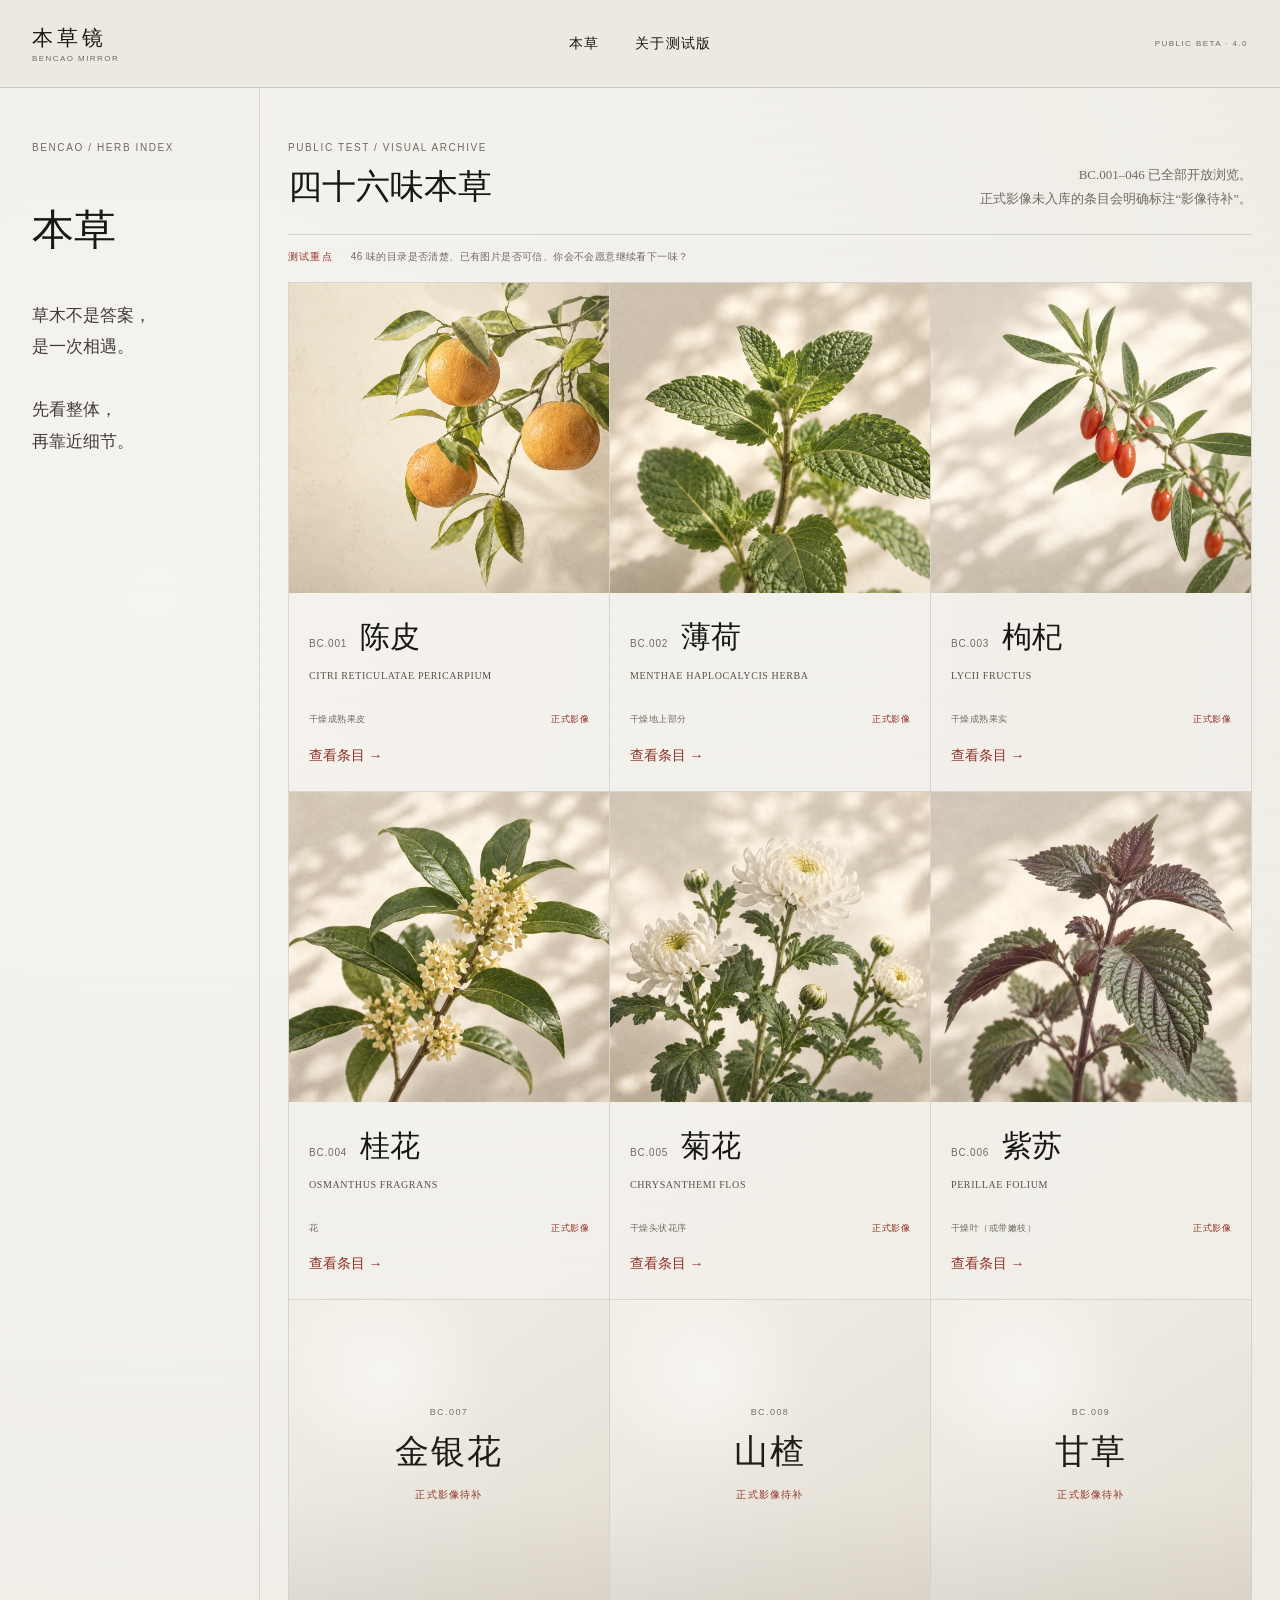
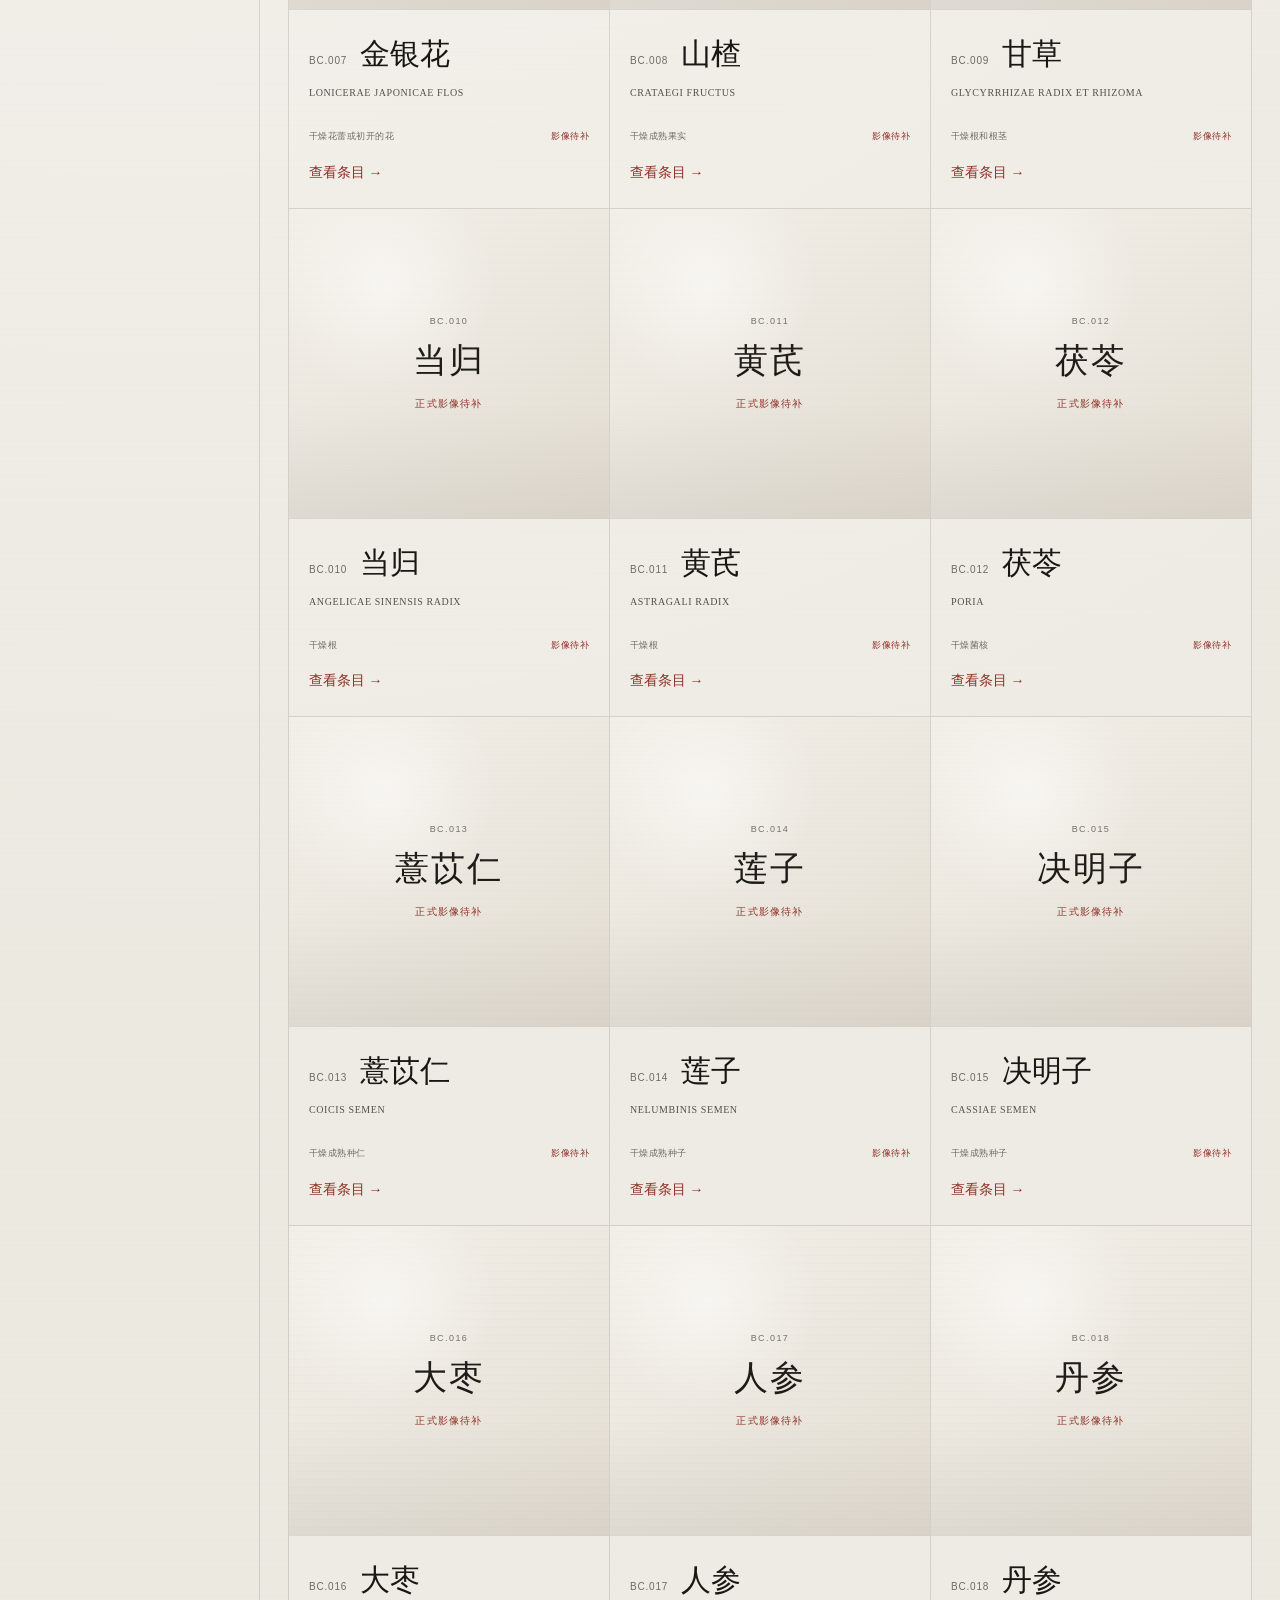
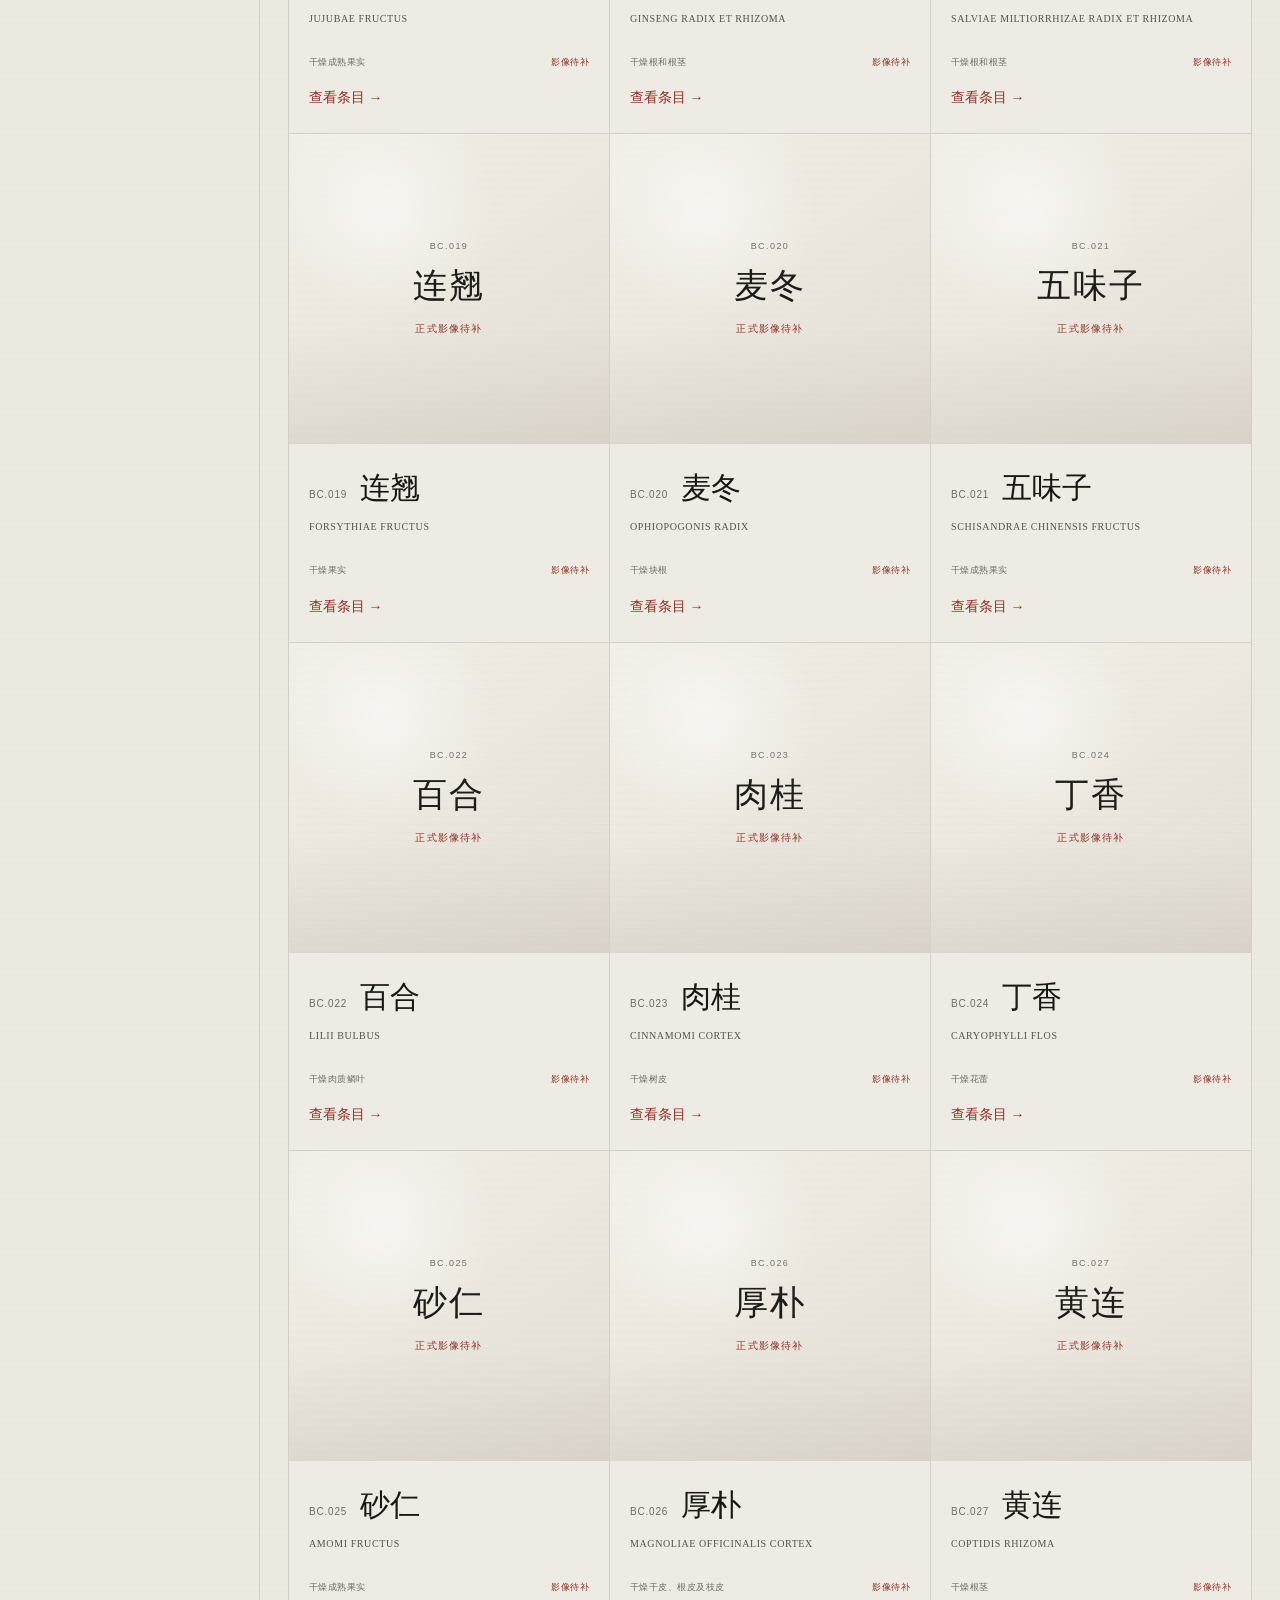
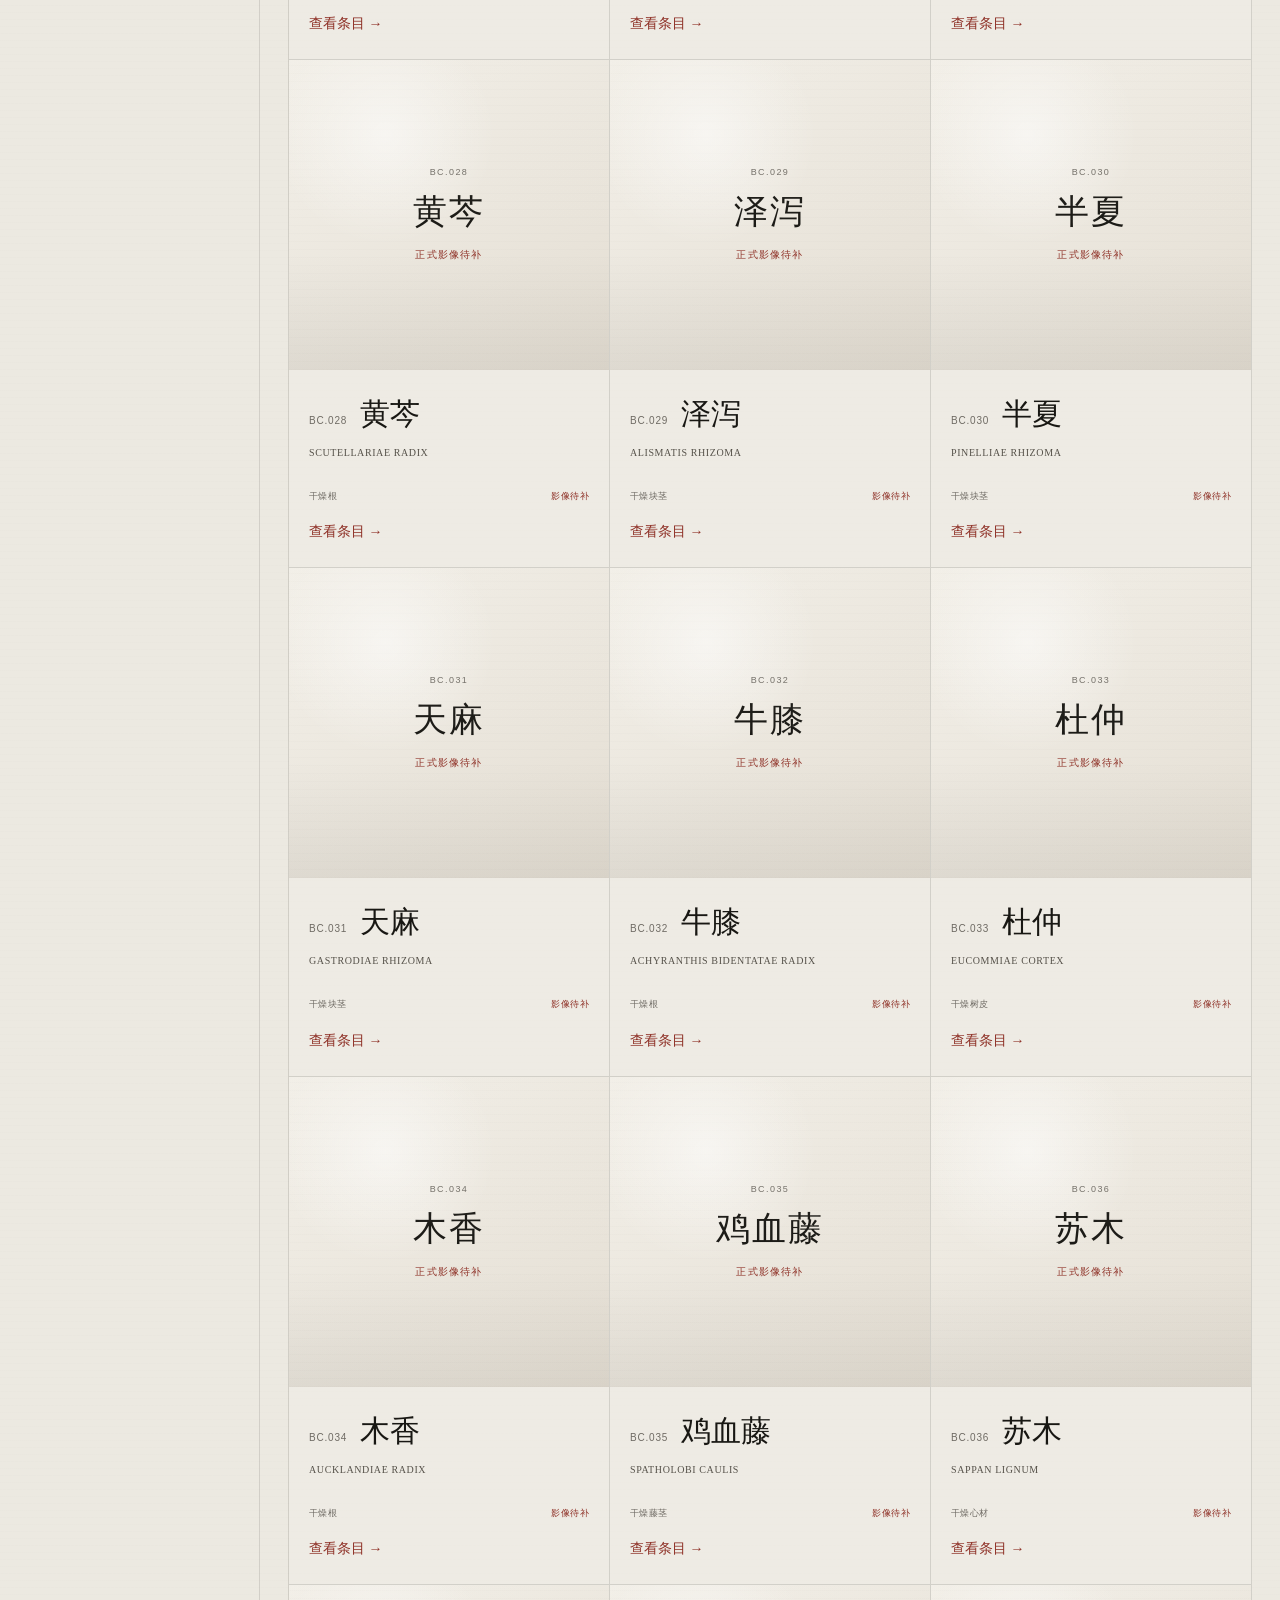
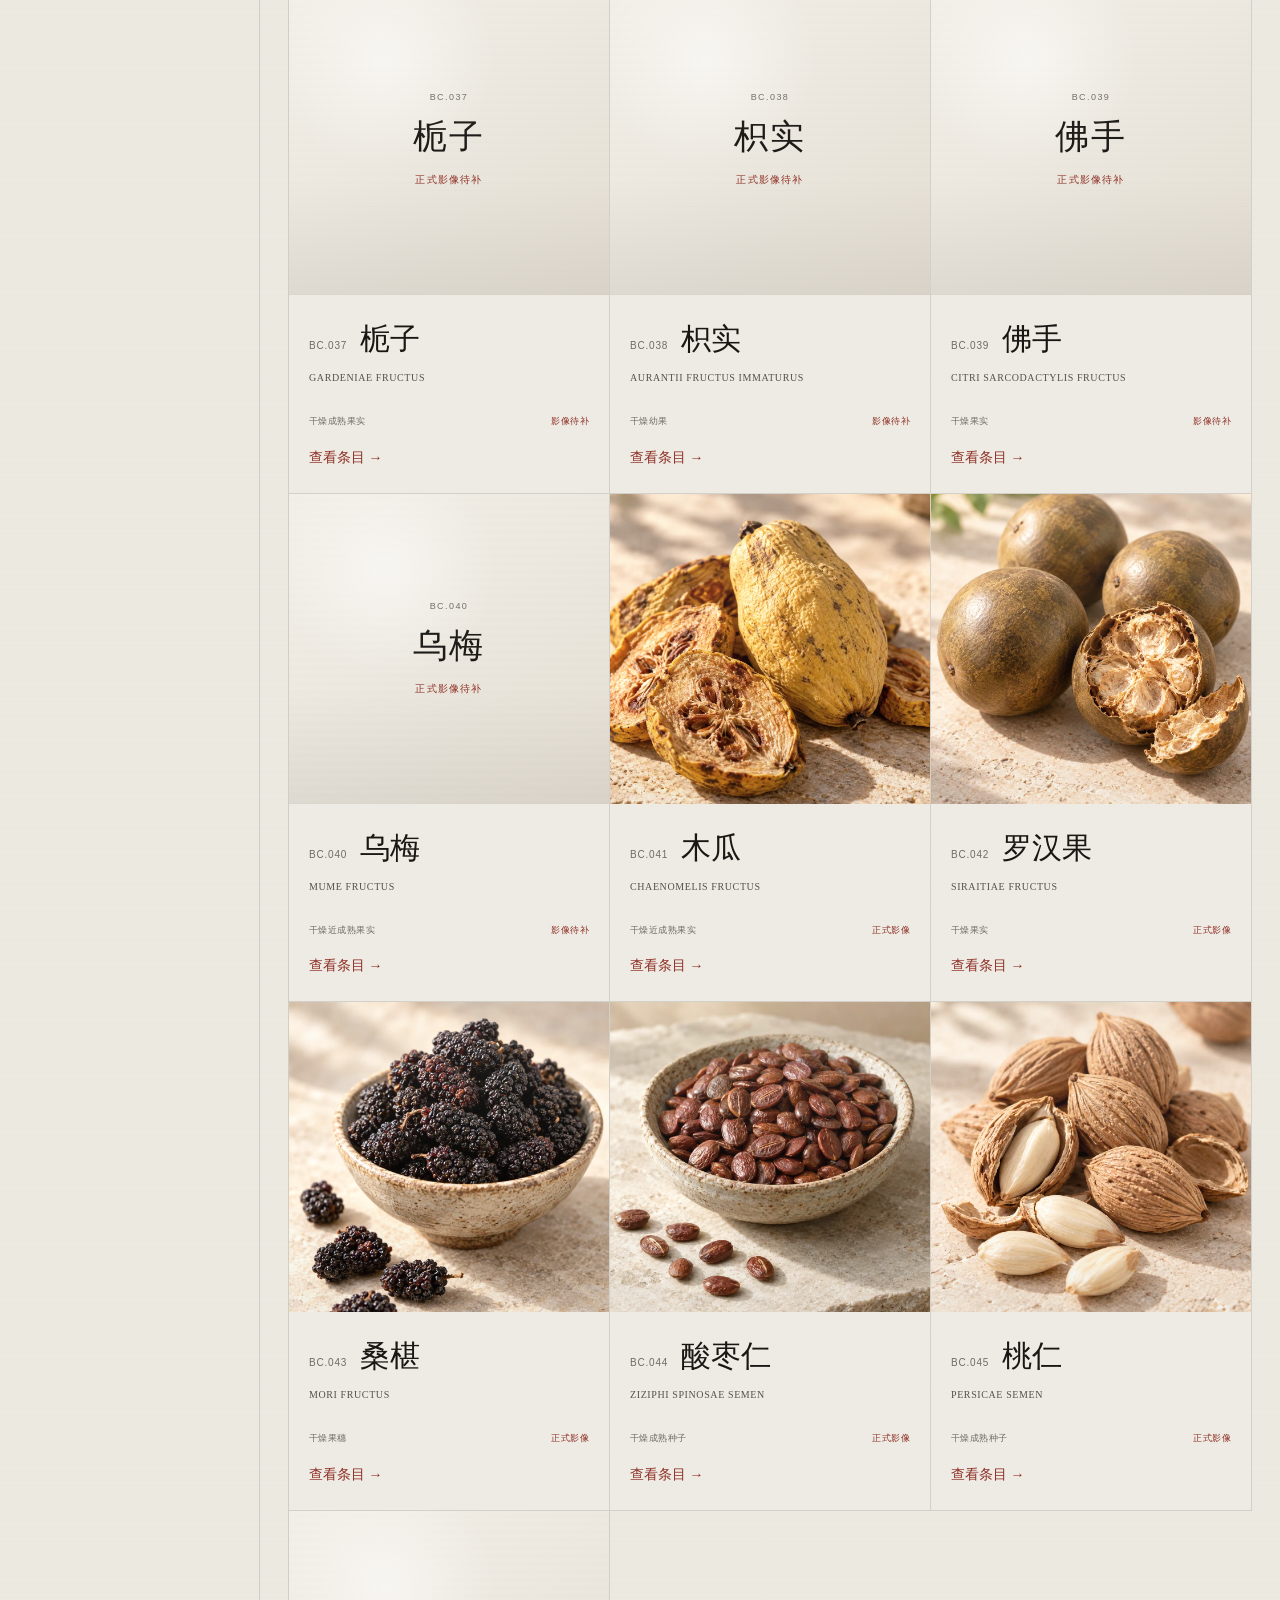
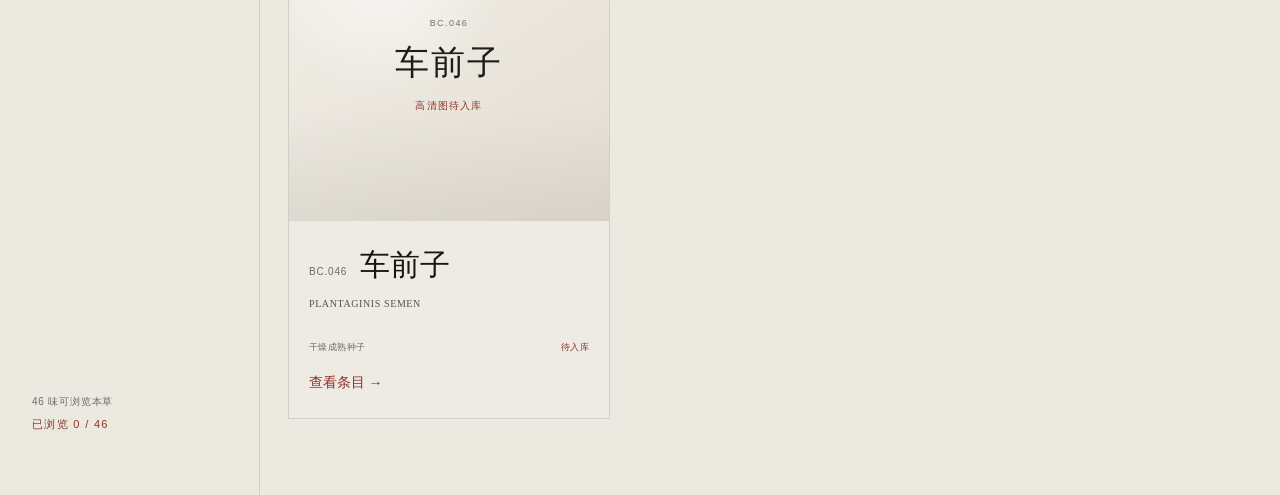
==== commit 5ca52998: "feat(beta): publish all BC001-BC046 catalogue entries" ====
--- a/index.html
+++ b/index.html
@@ -10,22 +10,64 @@
   <title>本草镜 BENCAO MIRROR｜公开测试版</title>
   <link rel="stylesheet" href="./styles.css?v=365vf3" />
   <link rel="stylesheet" href="./beta.css?v=400b1" />
+  <link rel="stylesheet" href="./beta46.css?v=400b2" />
 </head>
 <body>
   <header class="global-nav" id="globalNav">
-    <button class="brand" type="button" data-go-catalogue aria-label="回到本草目录"><span class="brand-cn">本草镜</span><span class="brand-en">BENCAO MIRROR</span></button>
-    <nav class="nav-links" aria-label="主导航"><button type="button" data-go-catalogue>本草</button><button type="button" data-open-about>关于测试版</button></nav>
+    <button class="brand" type="button" data-go-catalogue aria-label="回到本草目录">
+      <span class="brand-cn">本草镜</span>
+      <span class="brand-en">BENCAO MIRROR</span>
+    </button>
+    <nav class="nav-links" aria-label="主导航">
+      <button type="button" data-go-catalogue>本草</button>
+      <button type="button" data-open-about>关于测试版</button>
+    </nav>
     <div class="nav-meta">PUBLIC BETA · 4.0</div>
   </header>
+
   <main id="app">
     <section id="catalogueView" class="catalogue-view" aria-label="本草目录">
-      <aside class="catalogue-aside"><p class="eyebrow">BENCAO / HERB INDEX</p><h1>本草</h1><p class="catalogue-thesis">草木不是答案，<br>是一次相遇。<br><br>先看整体，<br>再靠近细节。</p><div class="beta-aside-meta"><p id="catalogueTotal">11 味可浏览本草</p><p class="catalogue-count" id="catalogueCount">已浏览 0 / 11</p></div></aside>
-      <div class="catalogue-main"><div class="catalogue-heading"><div><p class="eyebrow">PUBLIC TEST / VISUAL ARCHIVE</p><h2>可浏览本草</h2></div><p>目前开放已具备可用影像资产的条目。<br>编号空缺代表仍在整理，不代表药材不存在。</p></div><div class="beta-status"><span>测试重点</span><b>图片是否准确、页面是否好用、你会不会愿意继续看下一味？</b></div><div class="herb-grid" id="herbGrid"></div></div>
+      <aside class="catalogue-aside">
+        <p class="eyebrow">BENCAO / HERB INDEX</p>
+        <h1>本草</h1>
+        <p class="catalogue-thesis">草木不是答案，<br>是一次相遇。<br><br>先看整体，<br>再靠近细节。</p>
+        <div class="beta-aside-meta">
+          <p id="catalogueTotal">46 味可浏览本草</p>
+          <p class="catalogue-count" id="catalogueCount">已浏览 0 / 46</p>
+        </div>
+      </aside>
+      <div class="catalogue-main">
+        <div class="catalogue-heading">
+          <div>
+            <p class="eyebrow">PUBLIC TEST / VISUAL ARCHIVE</p>
+            <h2>四十六味本草</h2>
+          </div>
+          <p>BC.001–046 已全部开放浏览。<br>正式影像未入库的条目会明确标注“影像待补”。</p>
+        </div>
+        <div class="beta-status"><span>测试重点</span><b>46 味的目录是否清楚、已有图片是否可信、你会不会愿意继续看下一味？</b></div>
+        <div class="herb-grid" id="herbGrid"></div>
+      </div>
     </section>
     <section id="detailView" class="detail-view" hidden></section>
   </main>
-  <dialog id="aboutDialog" class="sheet-dialog"><button class="dialog-close" type="button" data-dialog-close aria-label="关闭">×</button><p class="eyebrow">ABOUT / PUBLIC BETA</p><h2>这是本草镜的朋友测试版。</h2><p class="dialog-lead">这一版优先验证视觉体验与浏览路径：图片够不够真实、细节有没有帮助、目录和详情是否顺手。内容仍会持续校正。</p><div class="about-rule"></div><p>本草镜不是在线问诊、处方或药材质量鉴定工具。页面中的传统本草名称、来源与药用部位用于文化与材料观察；如涉及用药、疾病或个人健康决策，请使用可靠的专业医疗信息来源。</p><p class="beta-about-note">如果你是第一次使用：任选一味进入图集，看看你会不会自然地继续翻到下一张、下一味。把卡住你的地方直接告诉分享给你这个链接的人即可。</p></dialog>
-  <dialog id="imageDialog" class="beta-lightbox"><button class="beta-lightbox-close" type="button" data-dialog-close aria-label="关闭">×</button><button class="beta-lightbox-prev" type="button" data-prev-image aria-label="上一张">←</button><figure><img id="lightboxImage" alt=""><figcaption id="lightboxCaption"></figcaption></figure><button class="beta-lightbox-next" type="button" data-next-image aria-label="下一张">→</button></dialog>
-  <script src="./app.js?v=400b1"></script>
+
+  <dialog id="aboutDialog" class="sheet-dialog">
+    <button class="dialog-close" type="button" data-dialog-close aria-label="关闭">×</button>
+    <p class="eyebrow">ABOUT / PUBLIC BETA</p>
+    <h2>这是本草镜的朋友测试版。</h2>
+    <p class="dialog-lead">这一版开放 BC.001–046 全部条目，优先验证信息架构、视觉体验与浏览路径。已有正式资产的条目展示图集；尚未入库的条目明确显示待补状态。</p>
+    <div class="about-rule"></div>
+    <p>本草镜不是在线问诊、处方或药材质量鉴定工具。页面中的传统本草名称、来源与药用部位用于文化与材料观察；如涉及用药、疾病或个人健康决策，请使用可靠的专业医疗信息来源。</p>
+    <p class="beta-about-note">如果你是第一次使用：任选一味进入条目，看看你会不会自然地继续翻到下一味。把卡住你的地方直接告诉分享给你这个链接的人即可。</p>
+  </dialog>
+
+  <dialog id="imageDialog" class="beta-lightbox">
+    <button class="beta-lightbox-close" type="button" data-dialog-close aria-label="关闭">×</button>
+    <button class="beta-lightbox-prev" type="button" data-prev-image aria-label="上一张">←</button>
+    <figure><img id="lightboxImage" alt=""><figcaption id="lightboxCaption"></figcaption></figure>
+    <button class="beta-lightbox-next" type="button" data-next-image aria-label="下一张">→</button>
+  </dialog>
+
+  <script src="./app46.js?v=400b2"></script>
 </body>
 </html>
--- a/beta46.css
+++ b/beta46.css
@@ -0,0 +1 @@
+.pending-figure{background:linear-gradient(145deg,var(--paper-light),var(--paper-deep));display:grid;place-items:center}.beta-placeholder{width:100%;height:100%;min-height:220px;display:flex;flex-direction:column;justify-content:center;align-items:center;gap:12px;padding:28px;text-align:center;background:radial-gradient(circle at 30% 24%,rgba(255,255,255,.56),transparent 34%),repeating-linear-gradient(0deg,rgba(24,23,19,.012) 0 1px,transparent 1px 8px);color:var(--graphite)}.beta-placeholder span{font:9px/1 var(--sans);letter-spacing:.16em}.beta-placeholder strong{font-size:clamp(28px,4vw,54px);font-weight:400;color:var(--ink);letter-spacing:.05em}.beta-placeholder small{font:10px/1.5 var(--sans);letter-spacing:.12em;color:var(--cinnabar)}.herb-card .beta-placeholder{min-height:100%}.herb-card .beta-placeholder strong{font-size:34px}.pending-gallery figure{cursor:default}.pending-gallery .beta-placeholder{height:420px}.pending-gallery figure:first-child .beta-placeholder{height:min(62vh,650px)}@media(max-width:700px){.pending-gallery .beta-placeholder,.pending-gallery figure:first-child .beta-placeholder{height:48svh;min-height:320px}}
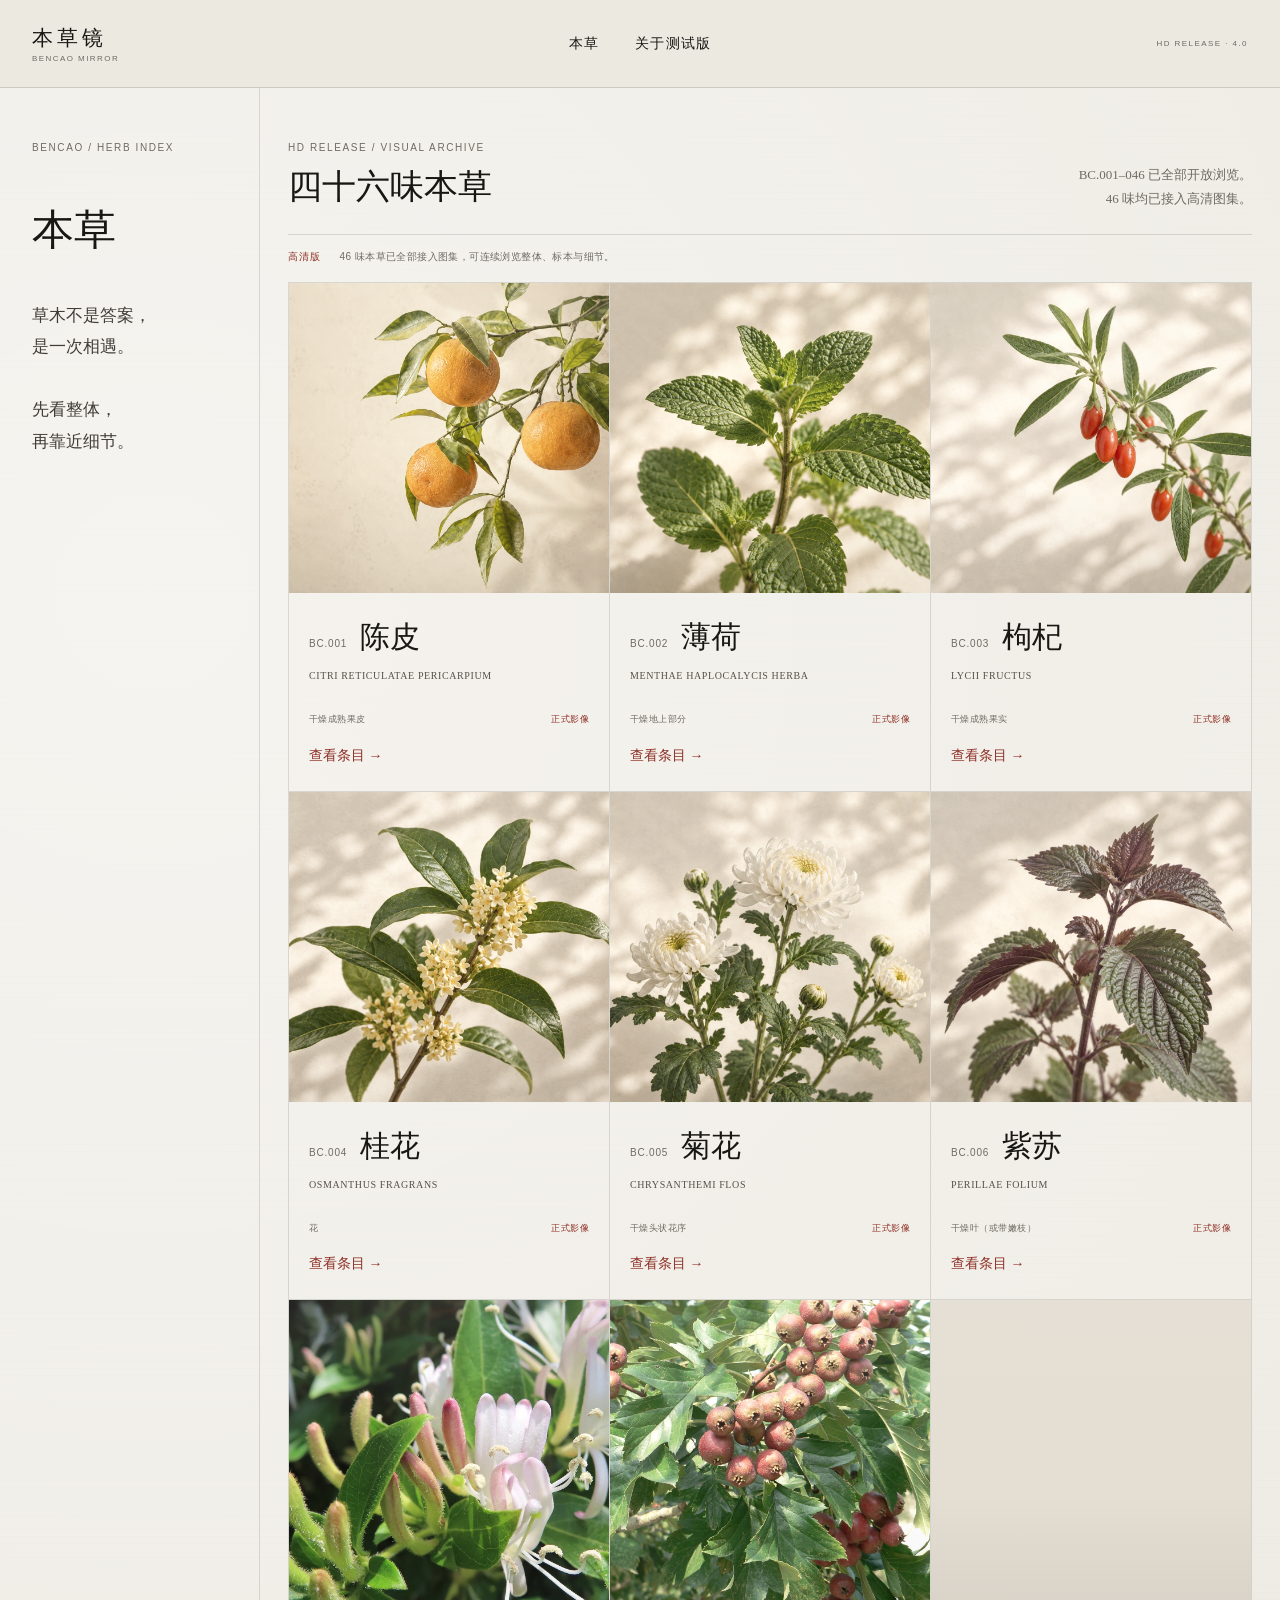
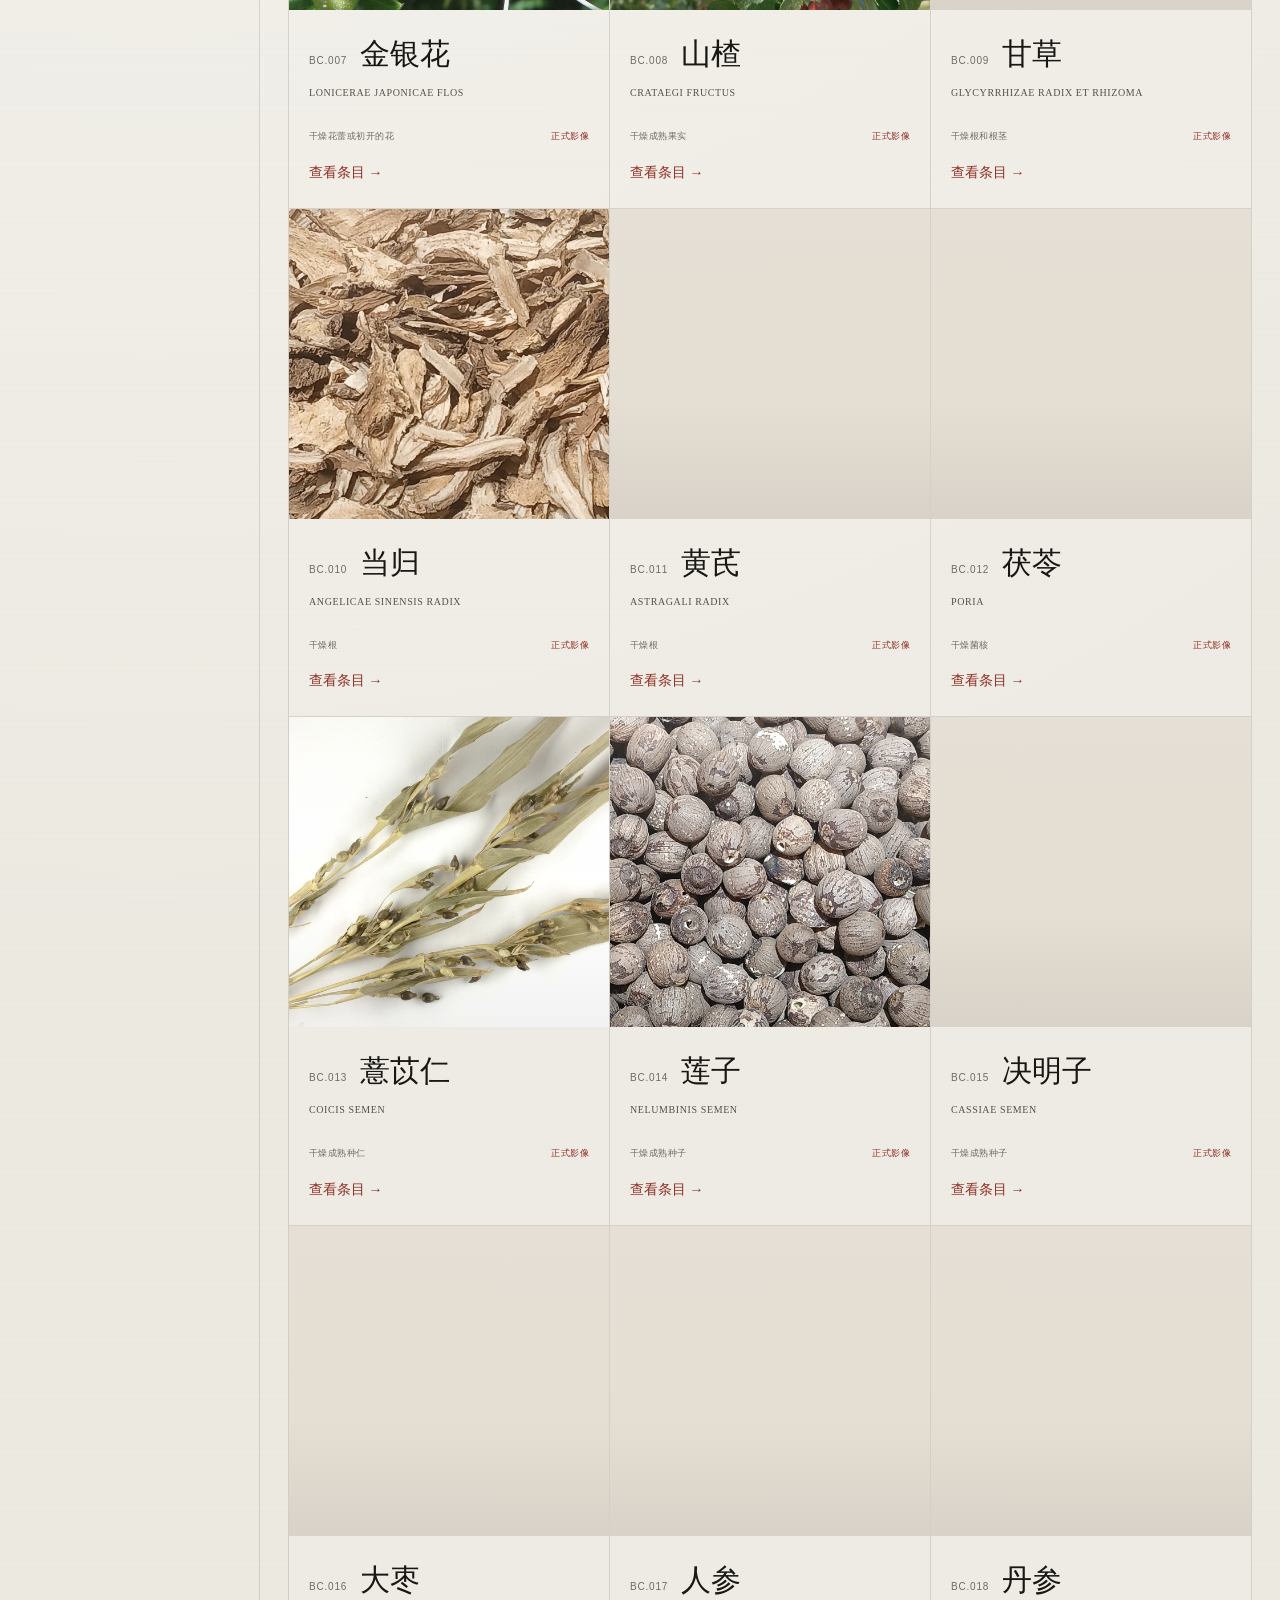
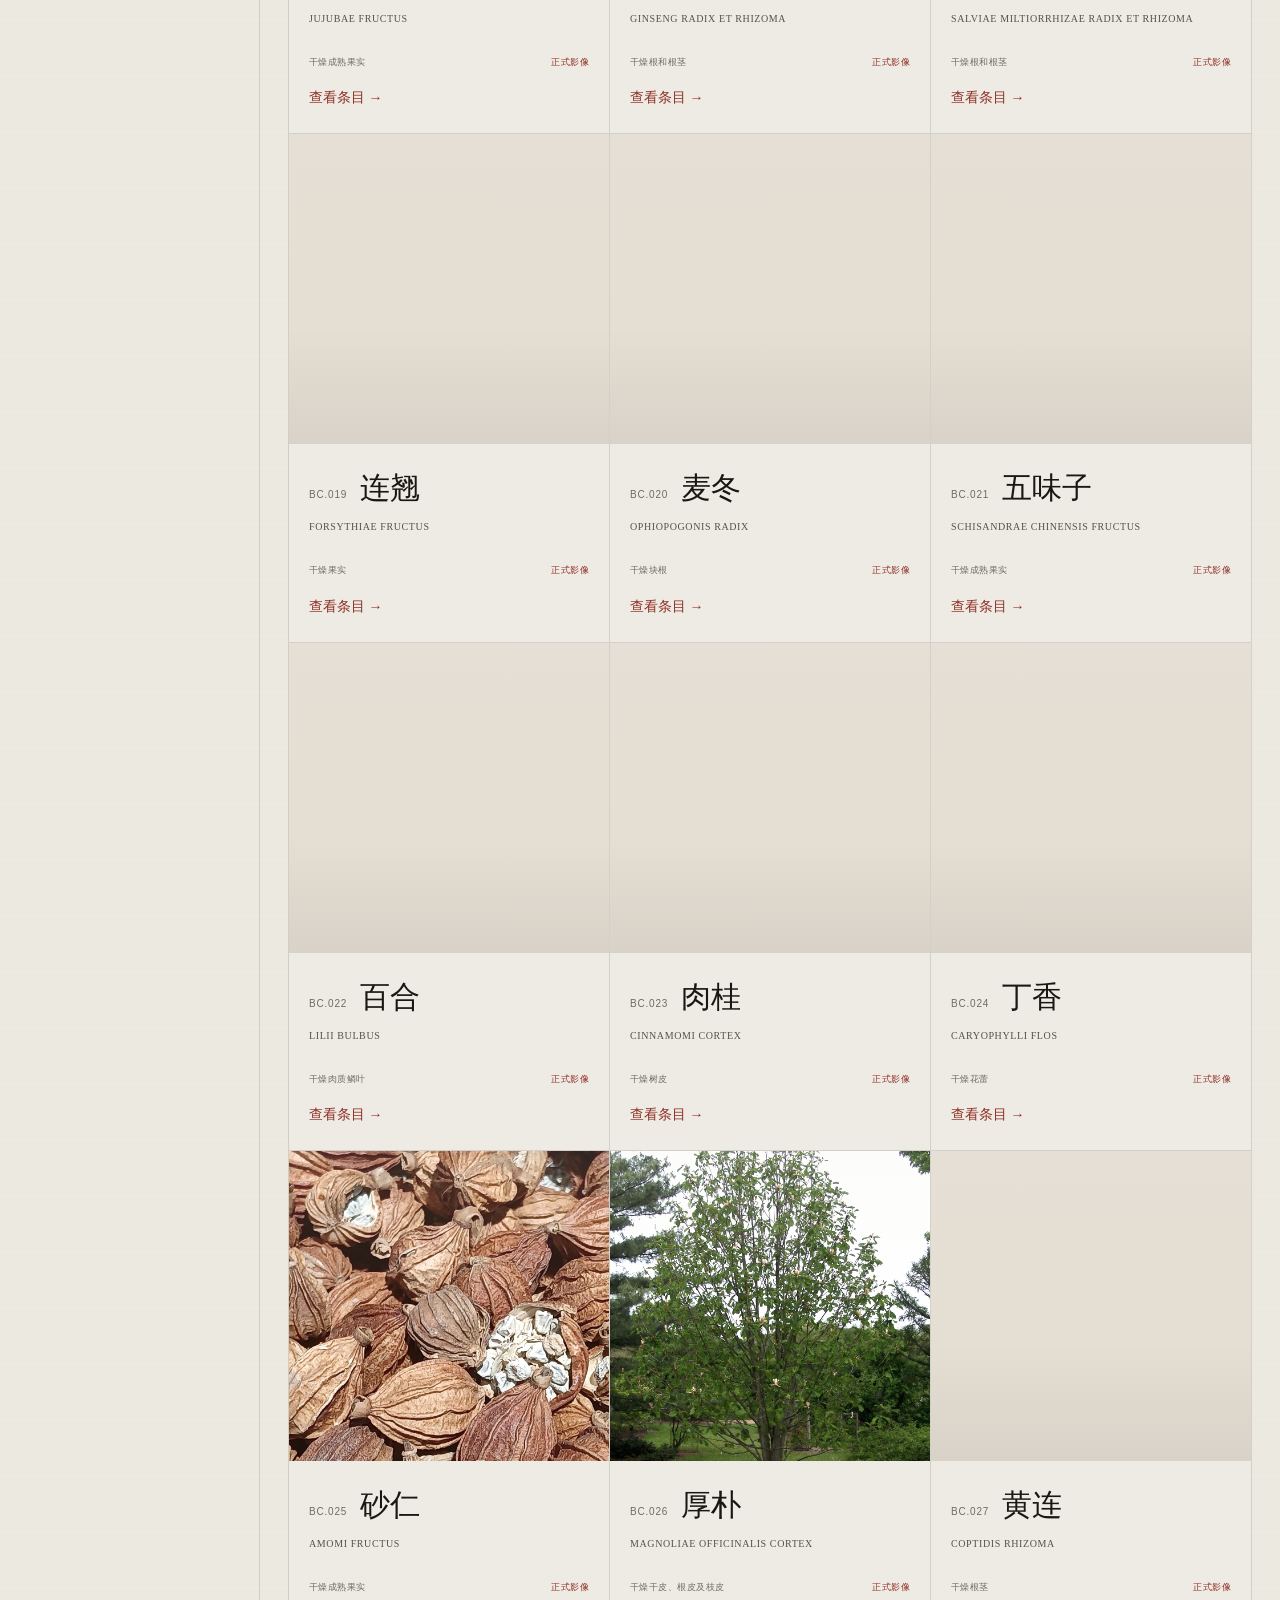
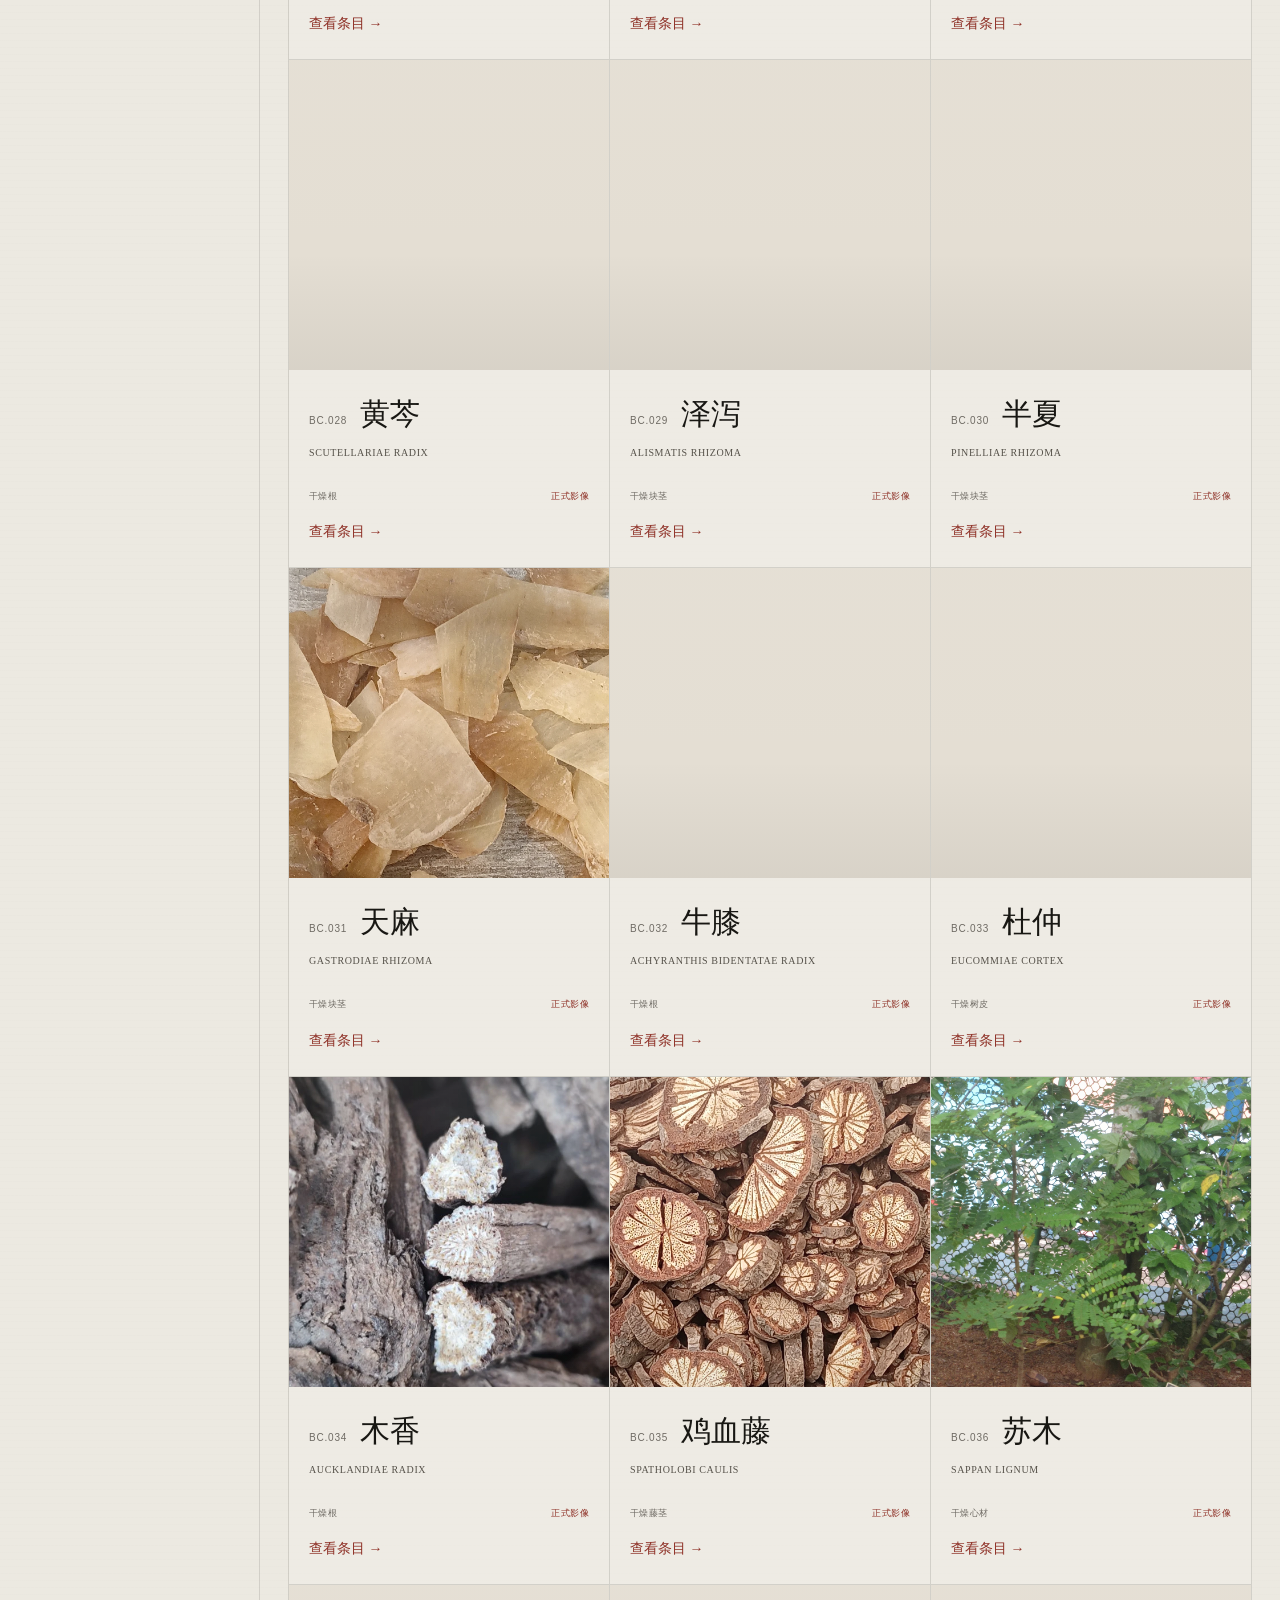
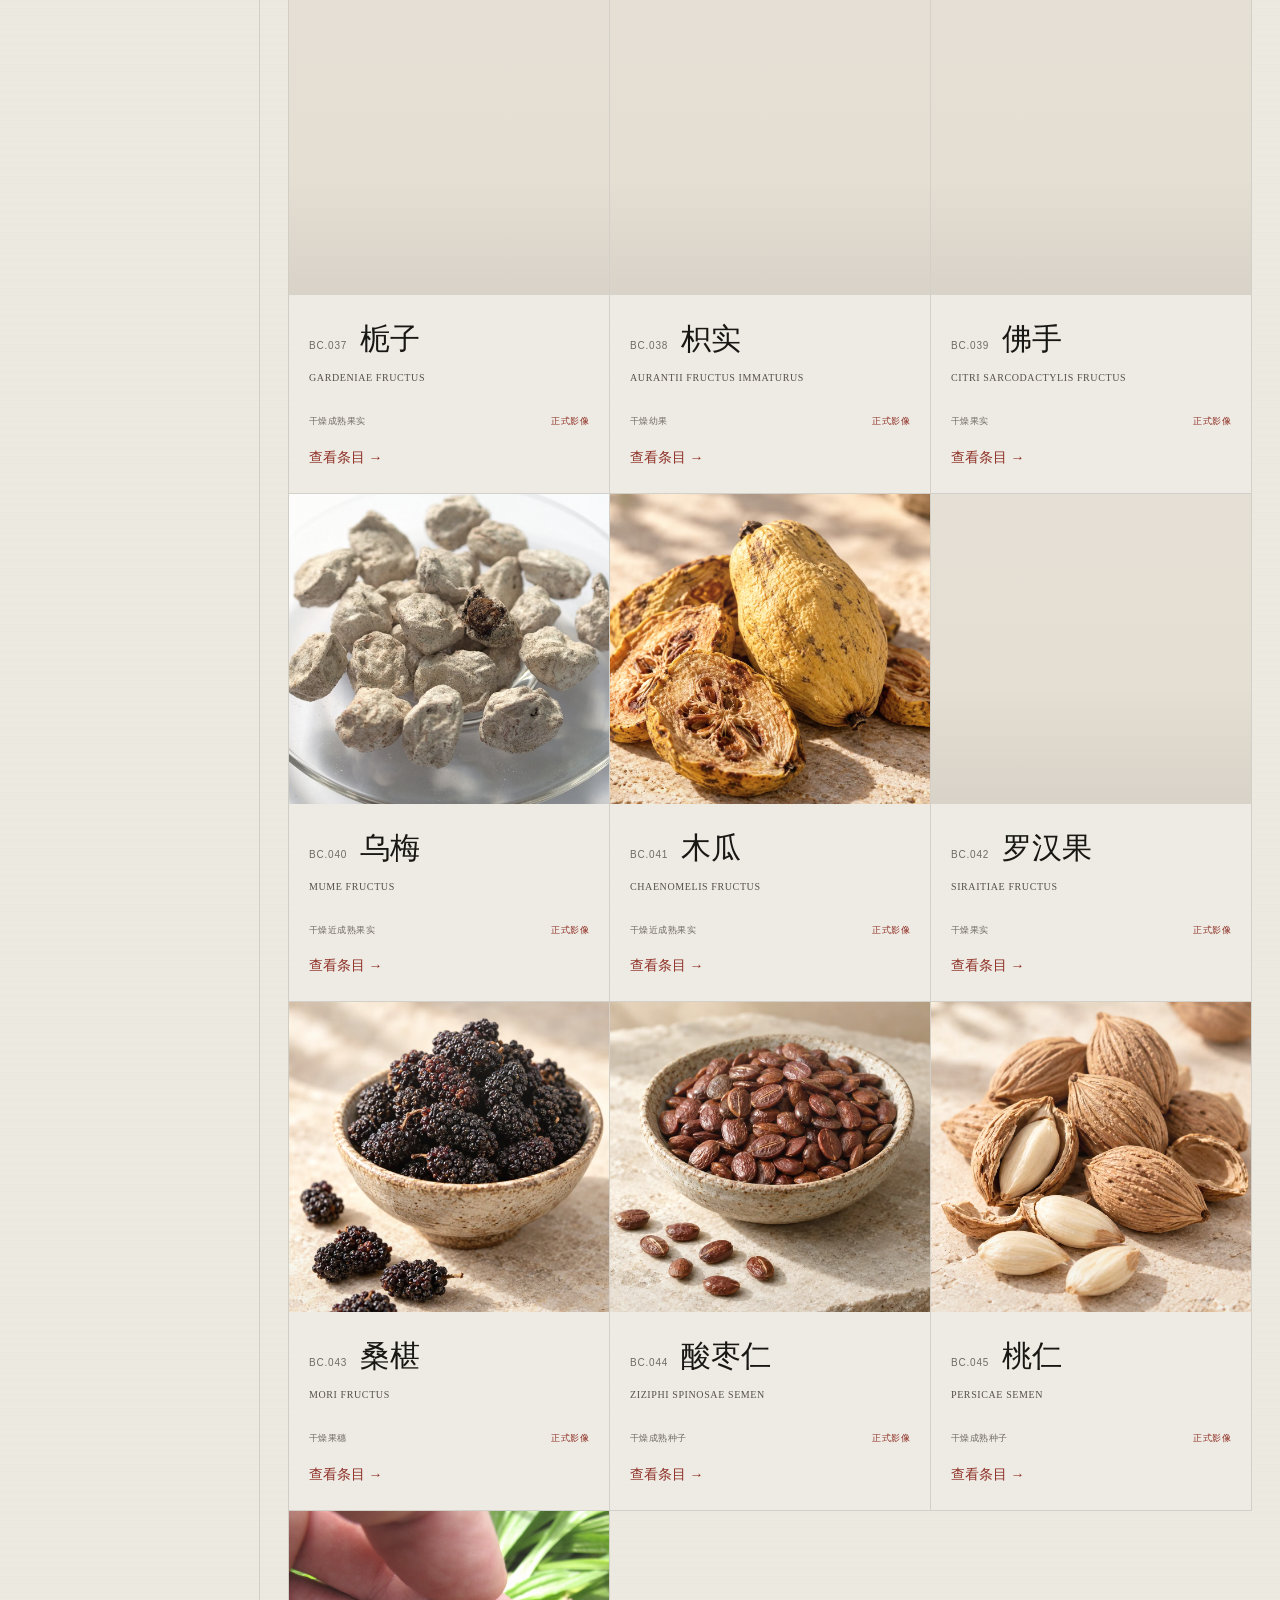
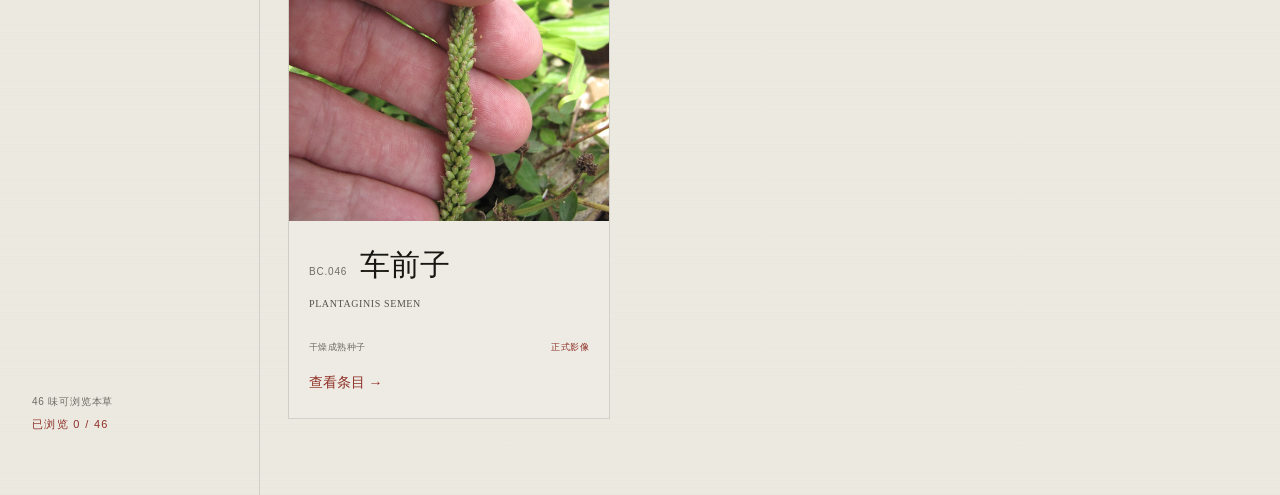
==== commit d0a0a01f: "release: publish 46-herb HD edition 4.0.0" ====
--- a/index.html
+++ b/index.html
@@ -4,10 +4,10 @@
   <meta charset="UTF-8" />
   <meta name="viewport" content="width=device-width, initial-scale=1, viewport-fit=cover" />
   <meta name="theme-color" content="#ECE9E1" />
-  <meta name="description" content="本草镜：从屏幕回到草木的数字本草观察体验。公开测试版。" />
-  <meta property="og:title" content="本草镜 BENCAO MIRROR｜公开测试版" />
+  <meta name="description" content="本草镜：从屏幕回到草木的数字本草观察体验。高清公开版。" />
+  <meta property="og:title" content="本草镜 BENCAO MIRROR｜高清版" />
   <meta property="og:description" content="浏览本草材料图集，从整体到细节认识真实草木。" />
-  <title>本草镜 BENCAO MIRROR｜公开测试版</title>
+  <title>本草镜 BENCAO MIRROR｜高清版</title>
   <link rel="stylesheet" href="./styles.css?v=365vf3" />
   <link rel="stylesheet" href="./beta.css?v=400b1" />
   <link rel="stylesheet" href="./beta46.css?v=400b2" />
@@ -22,7 +22,7 @@
       <button type="button" data-go-catalogue>本草</button>
       <button type="button" data-open-about>关于测试版</button>
     </nav>
-    <div class="nav-meta">PUBLIC BETA · 4.0</div>
+    <div class="nav-meta">HD RELEASE · 4.0</div>
   </header>
 
   <main id="app">
@@ -39,12 +39,12 @@
       <div class="catalogue-main">
         <div class="catalogue-heading">
           <div>
-            <p class="eyebrow">PUBLIC TEST / VISUAL ARCHIVE</p>
+            <p class="eyebrow">HD RELEASE / VISUAL ARCHIVE</p>
             <h2>四十六味本草</h2>
           </div>
-          <p>BC.001–046 已全部开放浏览。<br>正式影像未入库的条目会明确标注“影像待补”。</p>
+          <p>BC.001–046 已全部开放浏览。<br>46 味均已接入高清图集。</p>
         </div>
-        <div class="beta-status"><span>测试重点</span><b>46 味的目录是否清楚、已有图片是否可信、你会不会愿意继续看下一味？</b></div>
+        <div class="beta-status"><span>高清版</span><b>46 味本草已全部接入图集，可连续浏览整体、标本与细节。</b></div>
         <div class="herb-grid" id="herbGrid"></div>
       </div>
     </section>
@@ -54,8 +54,8 @@
   <dialog id="aboutDialog" class="sheet-dialog">
     <button class="dialog-close" type="button" data-dialog-close aria-label="关闭">×</button>
     <p class="eyebrow">ABOUT / PUBLIC BETA</p>
-    <h2>这是本草镜的朋友测试版。</h2>
-    <p class="dialog-lead">这一版开放 BC.001–046 全部条目，优先验证信息架构、视觉体验与浏览路径。已有正式资产的条目展示图集；尚未入库的条目明确显示待补状态。</p>
+    <h2>这是本草镜的 46 味高清公开版。</h2>
+    <p class="dialog-lead">这一版开放 BC.001–046 全部条目，并接入高清图集，用于连续观察本草材料的整体、标本与细节。</p>
     <div class="about-rule"></div>
     <p>本草镜不是在线问诊、处方或药材质量鉴定工具。页面中的传统本草名称、来源与药用部位用于文化与材料观察；如涉及用药、疾病或个人健康决策，请使用可靠的专业医疗信息来源。</p>
     <p class="beta-about-note">如果你是第一次使用：任选一味进入条目，看看你会不会自然地继续翻到下一味。把卡住你的地方直接告诉分享给你这个链接的人即可。</p>
@@ -68,6 +68,6 @@
     <button class="beta-lightbox-next" type="button" data-next-image aria-label="下一张">→</button>
   </dialog>
 
-  <script src="./app46.js?v=400b2"></script>
+  <script src="./app46.js?v=400hd1"></script>
 </body>
 </html>
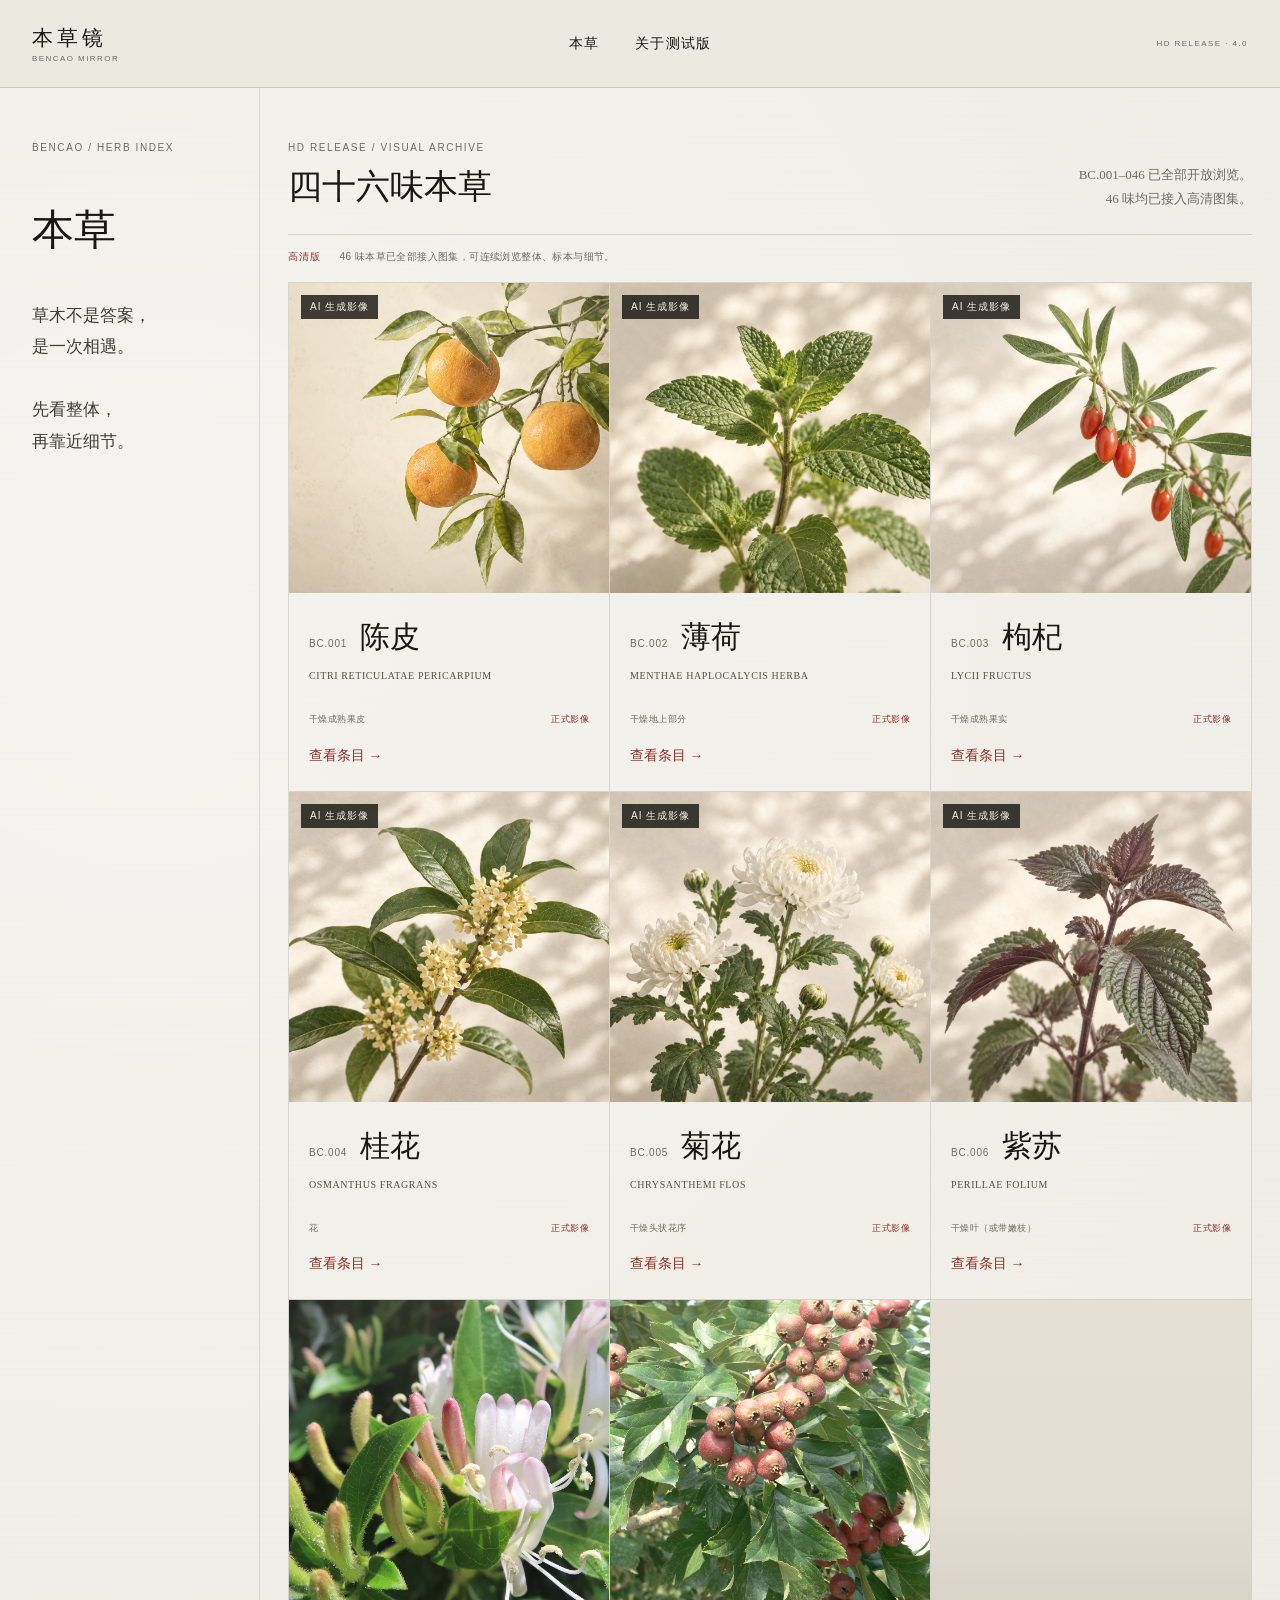
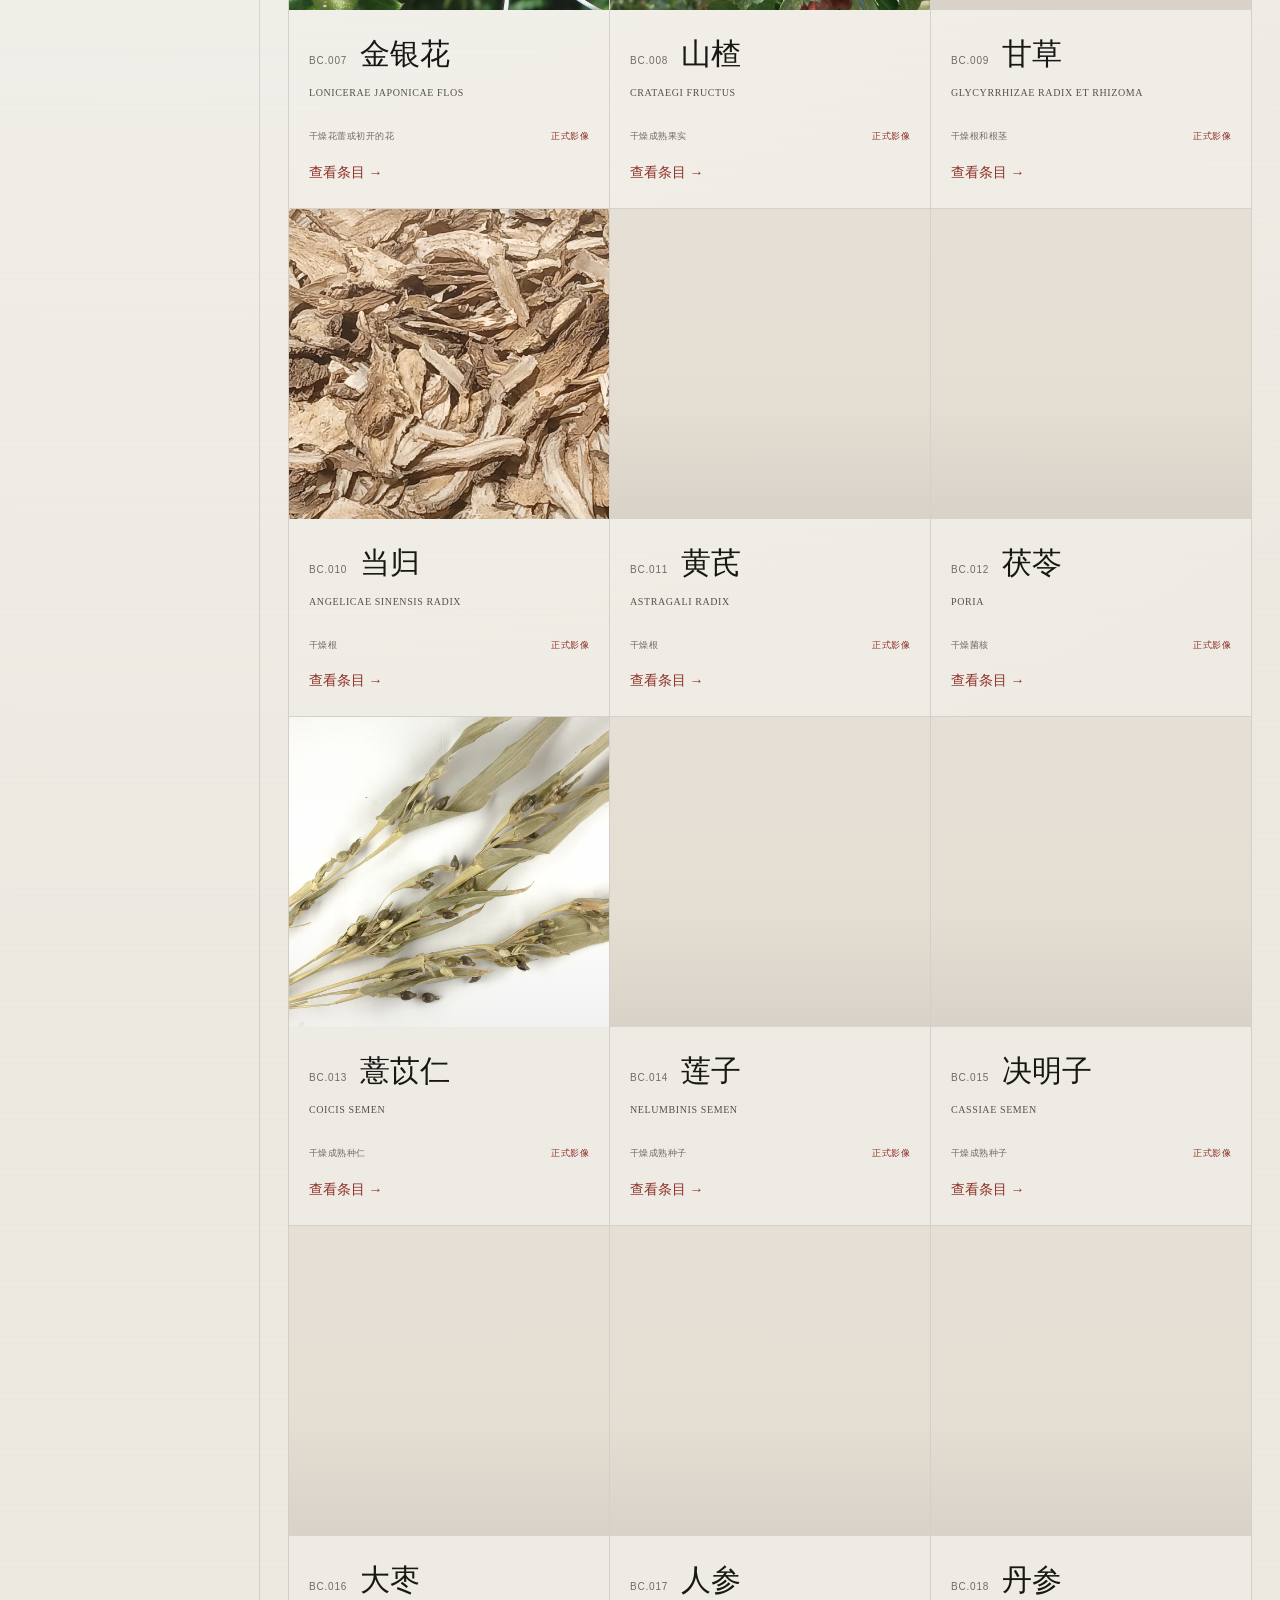
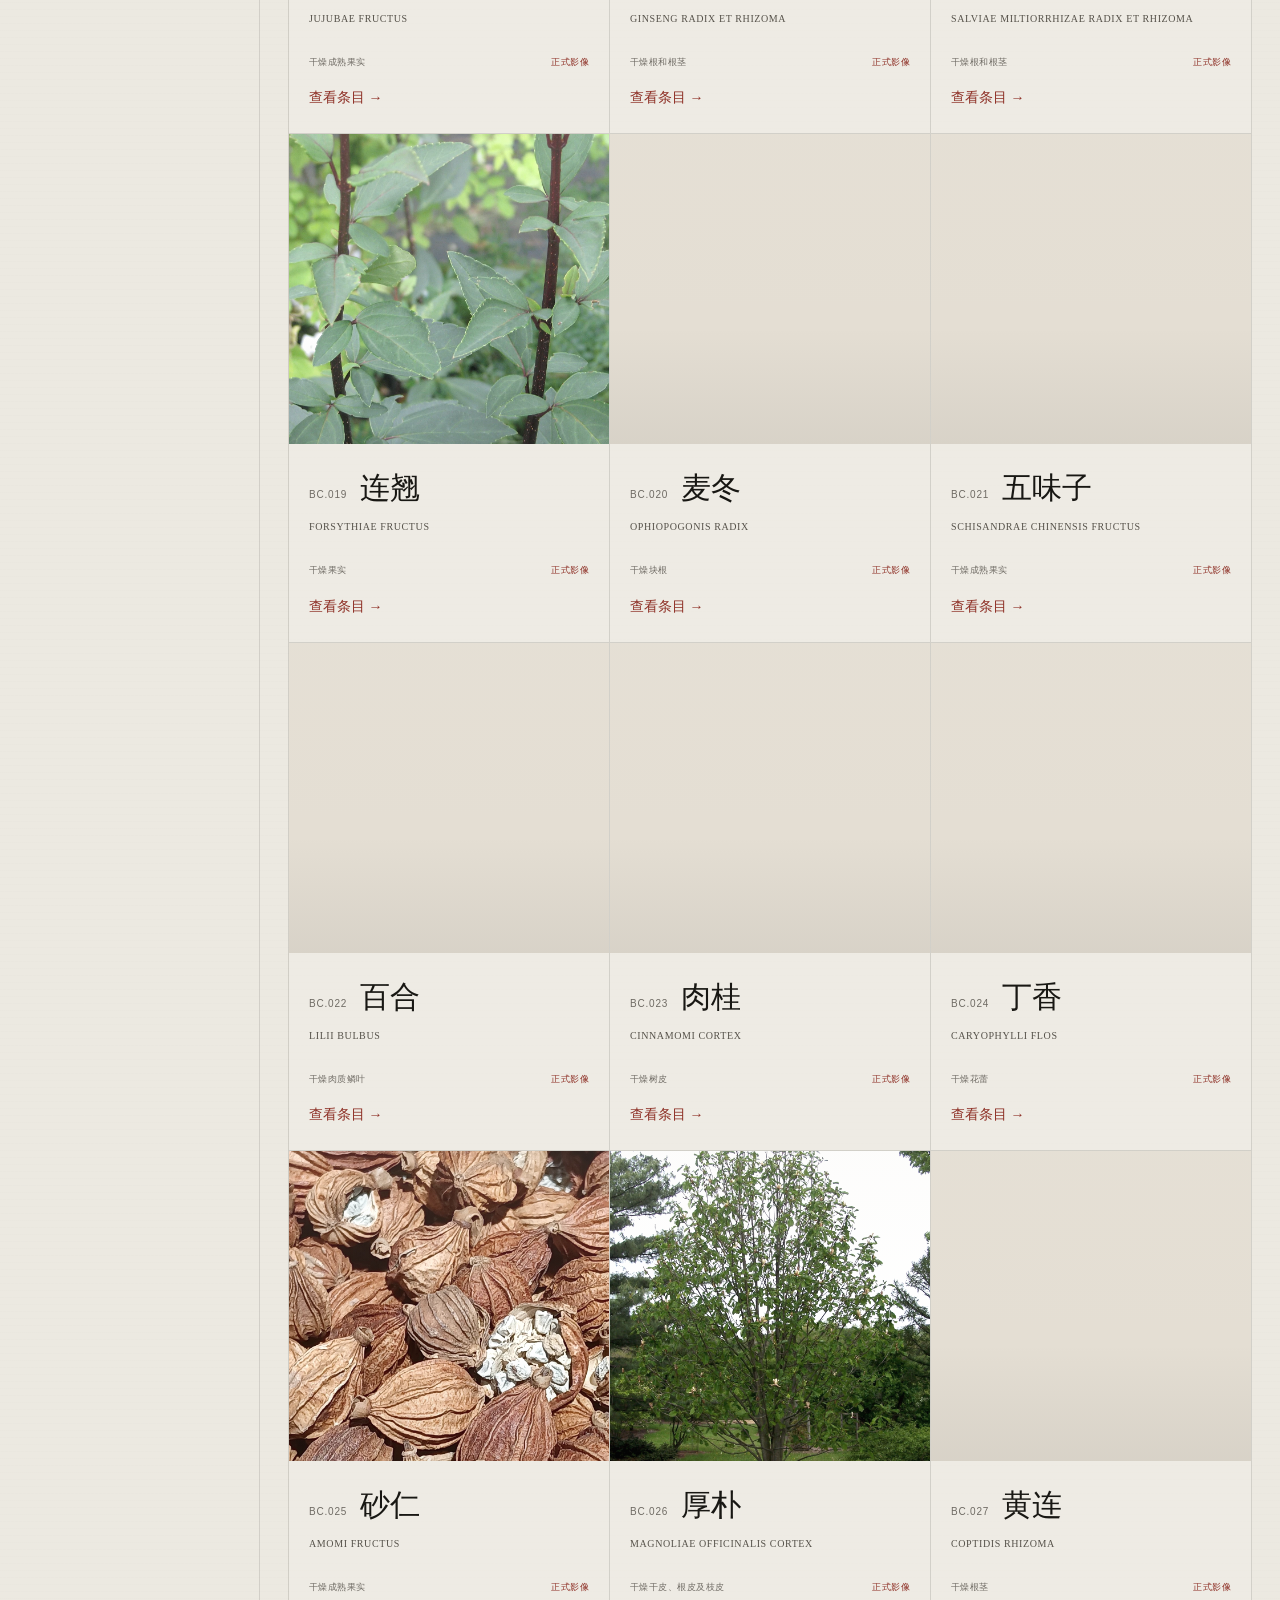
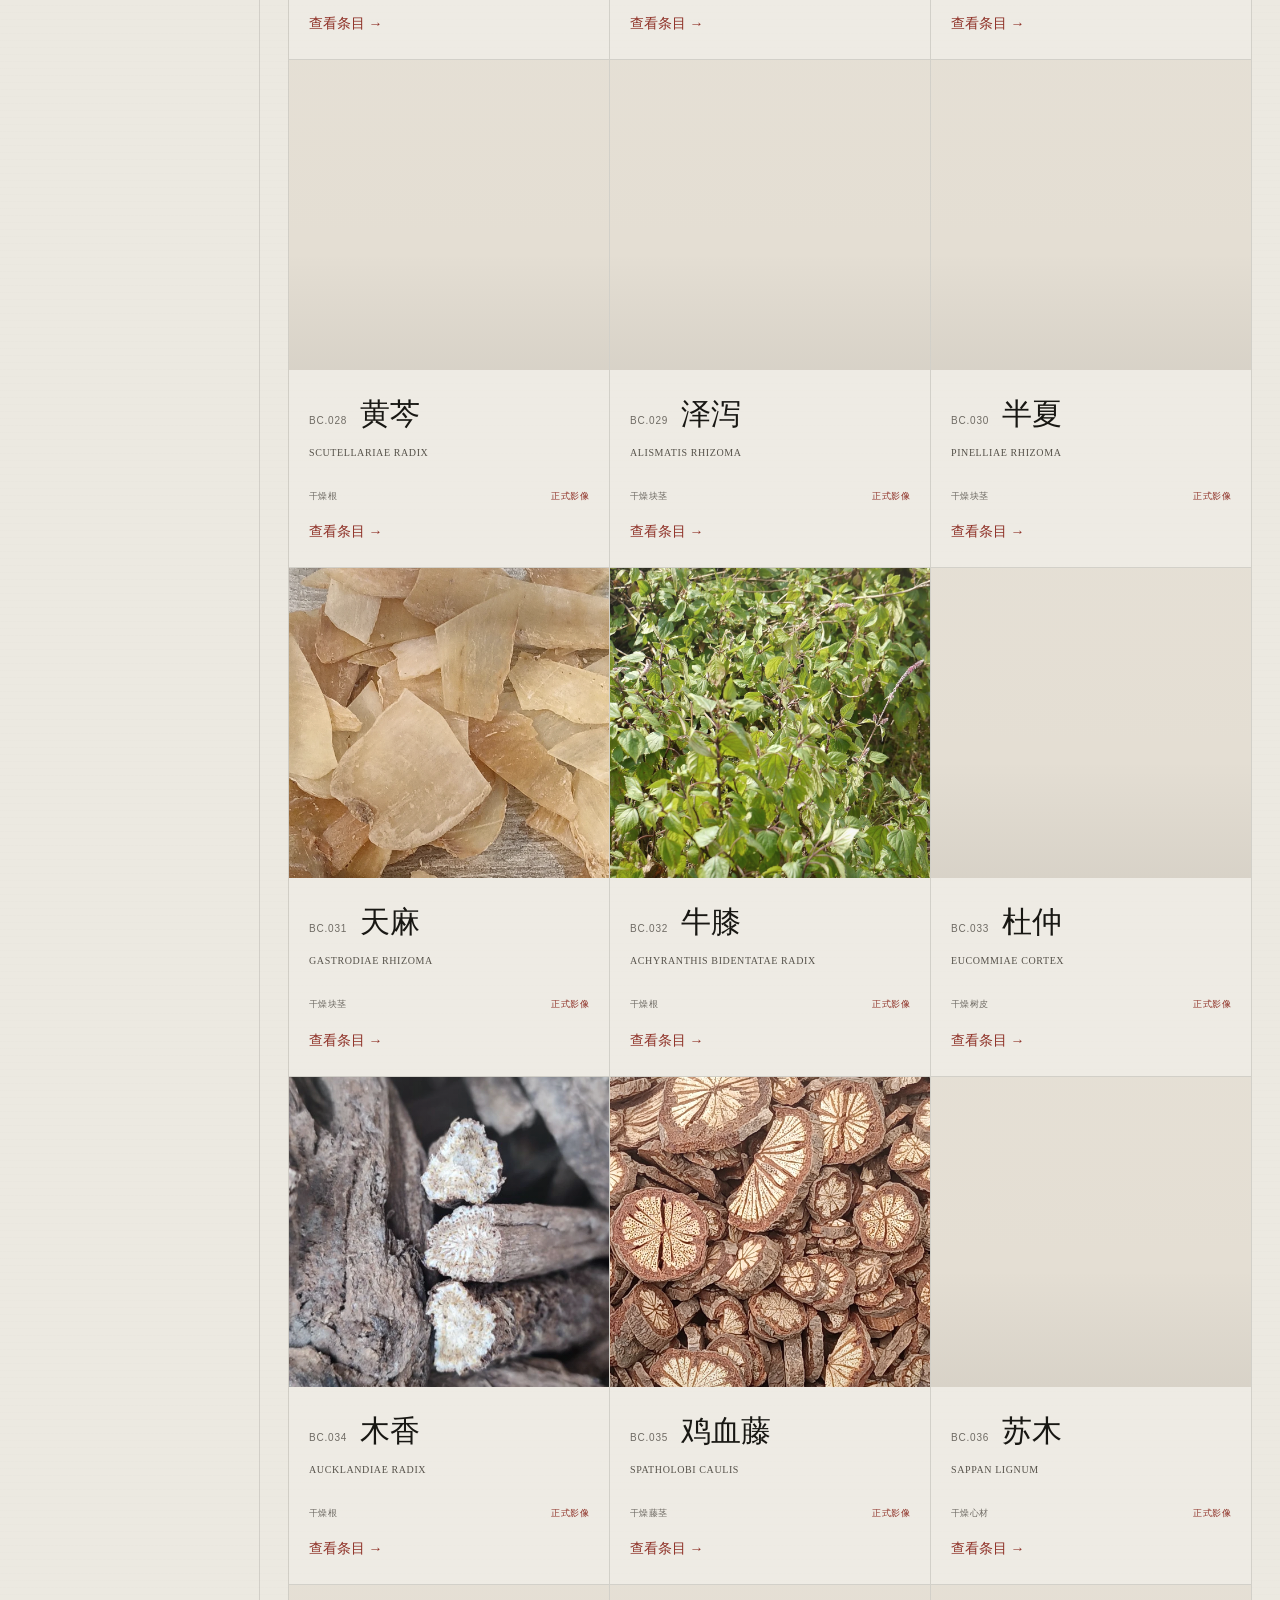
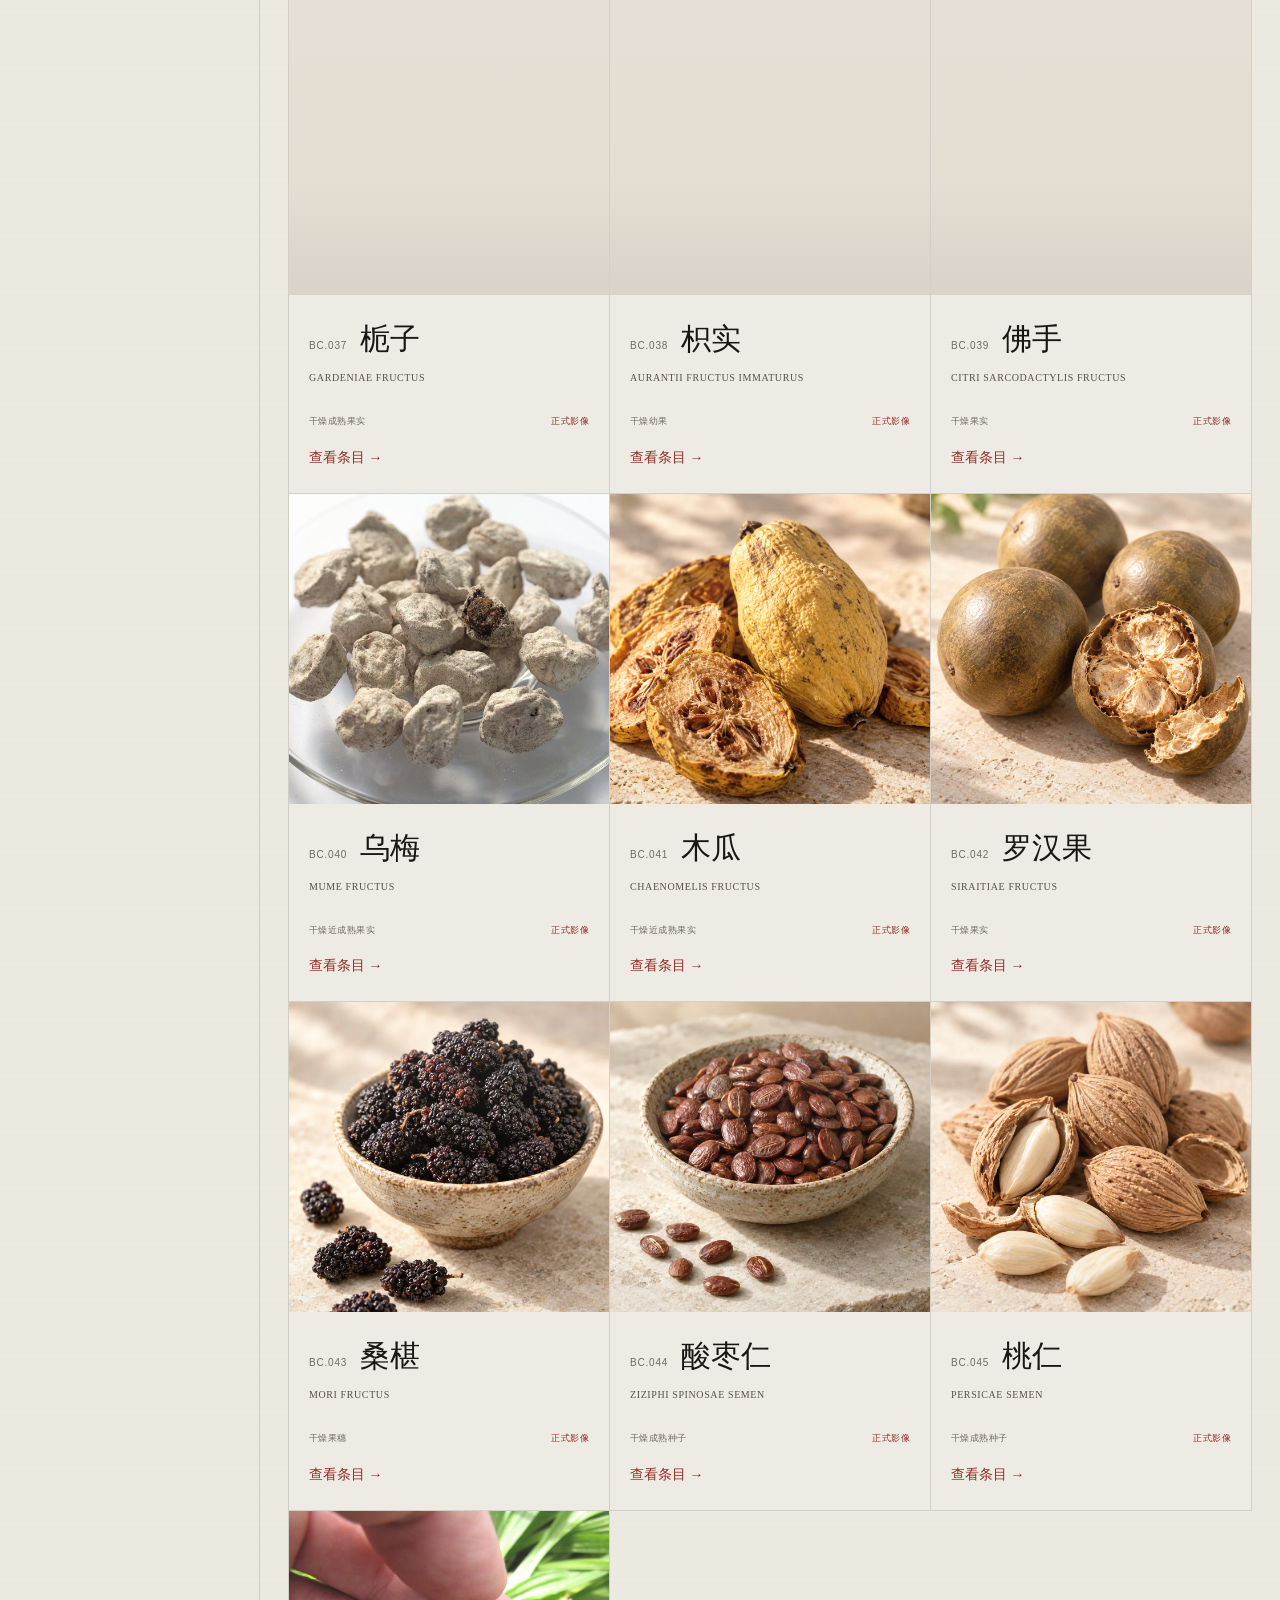
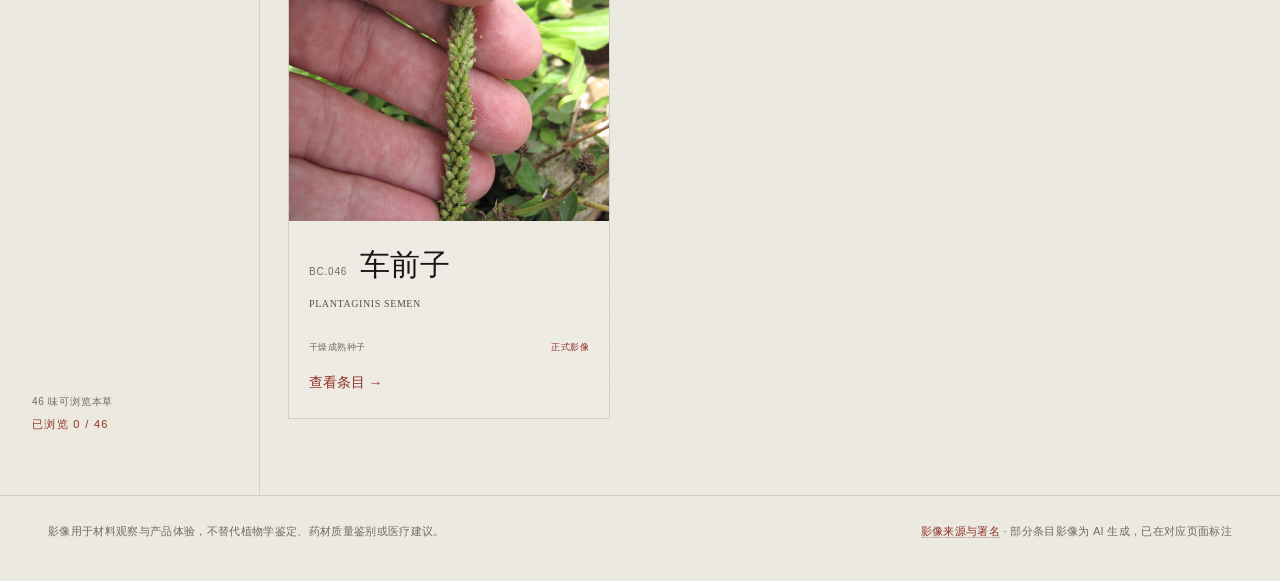
==== commit e304df93: "fix(credits): surface image attribution and label AI-generated assets Two gaps on the live site, bot" ====
--- a/index.html
+++ b/index.html
@@ -10,7 +10,7 @@
   <title>本草镜 BENCAO MIRROR｜高清版</title>
   <link rel="stylesheet" href="./styles.css?v=365vf3" />
   <link rel="stylesheet" href="./beta.css?v=400b1" />
-  <link rel="stylesheet" href="./beta46.css?v=400b2" />
+  <link rel="stylesheet" href="./beta46.css?v=400b3" />
 </head>
 <body>
   <header class="global-nav" id="globalNav">
@@ -58,6 +58,7 @@
     <p class="dialog-lead">这一版开放 BC.001–046 全部条目，并接入高清图集，用于连续观察本草材料的整体、标本与细节。</p>
     <div class="about-rule"></div>
     <p>本草镜不是在线问诊、处方或药材质量鉴定工具。页面中的传统本草名称、来源与药用部位用于文化与材料观察；如涉及用药、疾病或个人健康决策，请使用可靠的专业医疗信息来源。</p>
+    <p>影像分三类：BC.001–BC.006 为 AI 生成图像，卡片与条目页已标「AI 生成影像」；BC.007–BC.040 与 BC.046 来自 Wikimedia Commons 的公开许可素材；BC.041–BC.045 的来源仍在补齐。每张影像的作者、许可与出处列在<a href="./credits.html">影像来源与署名</a>。</p>
     <p class="beta-about-note">如果你是第一次使用：任选一味进入条目，看看你会不会自然地继续翻到下一味。把卡住你的地方直接告诉分享给你这个链接的人即可。</p>
   </dialog>
 
@@ -68,6 +69,11 @@
     <button class="beta-lightbox-next" type="button" data-next-image aria-label="下一张">→</button>
   </dialog>
 
-  <script src="./app46.js?v=400hd1"></script>
+  <footer class="site-footer">
+    <p>影像用于材料观察与产品体验，不替代植物学鉴定、药材质量鉴别或医疗建议。</p>
+    <p><a href="./credits.html">影像来源与署名</a> · 部分条目影像为 AI 生成，已在对应页面标注</p>
+  </footer>
+
+  <script src="./app46.js?v=400hd2"></script>
 </body>
 </html>
--- a/beta46.css
+++ b/beta46.css
@@ -1 +1,3 @@
-.pending-figure{background:linear-gradient(145deg,var(--paper-light),var(--paper-deep));display:grid;place-items:center}.beta-placeholder{width:100%;height:100%;min-height:220px;display:flex;flex-direction:column;justify-content:center;align-items:center;gap:12px;padding:28px;text-align:center;background:radial-gradient(circle at 30% 24%,rgba(255,255,255,.56),transparent 34%),repeating-linear-gradient(0deg,rgba(24,23,19,.012) 0 1px,transparent 1px 8px);color:var(--graphite)}.beta-placeholder span{font:9px/1 var(--sans);letter-spacing:.16em}.beta-placeholder strong{font-size:clamp(28px,4vw,54px);font-weight:400;color:var(--ink);letter-spacing:.05em}.beta-placeholder small{font:10px/1.5 var(--sans);letter-spacing:.12em;color:var(--cinnabar)}.herb-card .beta-placeholder{min-height:100%}.herb-card .beta-placeholder strong{font-size:34px}.pending-gallery figure{cursor:default}.pending-gallery .beta-placeholder{height:420px}.pending-gallery figure:first-child .beta-placeholder{height:min(62vh,650px)}@media(max-width:700px){.pending-gallery .beta-placeholder,.pending-gallery figure:first-child .beta-placeholder{height:48svh;min-height:320px}}+.pending-figure{background:linear-gradient(145deg,var(--paper-light),var(--paper-deep));display:grid;place-items:center}.beta-placeholder{width:100%;height:100%;min-height:220px;display:flex;flex-direction:column;justify-content:center;align-items:center;gap:12px;padding:28px;text-align:center;background:radial-gradient(circle at 30% 24%,rgba(255,255,255,.56),transparent 34%),repeating-linear-gradient(0deg,rgba(24,23,19,.012) 0 1px,transparent 1px 8px);color:var(--graphite)}.beta-placeholder span{font:9px/1 var(--sans);letter-spacing:.16em}.beta-placeholder strong{font-size:clamp(28px,4vw,54px);font-weight:400;color:var(--ink);letter-spacing:.05em}.beta-placeholder small{font:10px/1.5 var(--sans);letter-spacing:.12em;color:var(--cinnabar)}.herb-card .beta-placeholder{min-height:100%}.herb-card .beta-placeholder strong{font-size:34px}.pending-gallery figure{cursor:default}.pending-gallery .beta-placeholder{height:420px}.pending-gallery figure:first-child .beta-placeholder{height:min(62vh,650px)}@media(max-width:700px){.pending-gallery .beta-placeholder,.pending-gallery figure:first-child .beta-placeholder{height:48svh;min-height:320px}}
+.asset-tag-ai{position:absolute;left:12px;top:12px;z-index:3;background:rgba(24,23,19,.82);color:#F4F2EC;font:10px/1 var(--sans);letter-spacing:.1em;padding:7px 9px;backdrop-filter:blur(6px);pointer-events:none}
+.site-footer{border-top:1px solid rgba(24,23,19,.12);padding:26px clamp(18px,4vw,48px) 40px;display:flex;flex-wrap:wrap;gap:8px 28px;justify-content:space-between;color:var(--graphite);font:11px/1.7 var(--sans);letter-spacing:.03em}.site-footer p{margin:0}.site-footer a{color:var(--cinnabar);text-decoration:none;border-bottom:1px solid rgba(140,58,43,.3)}
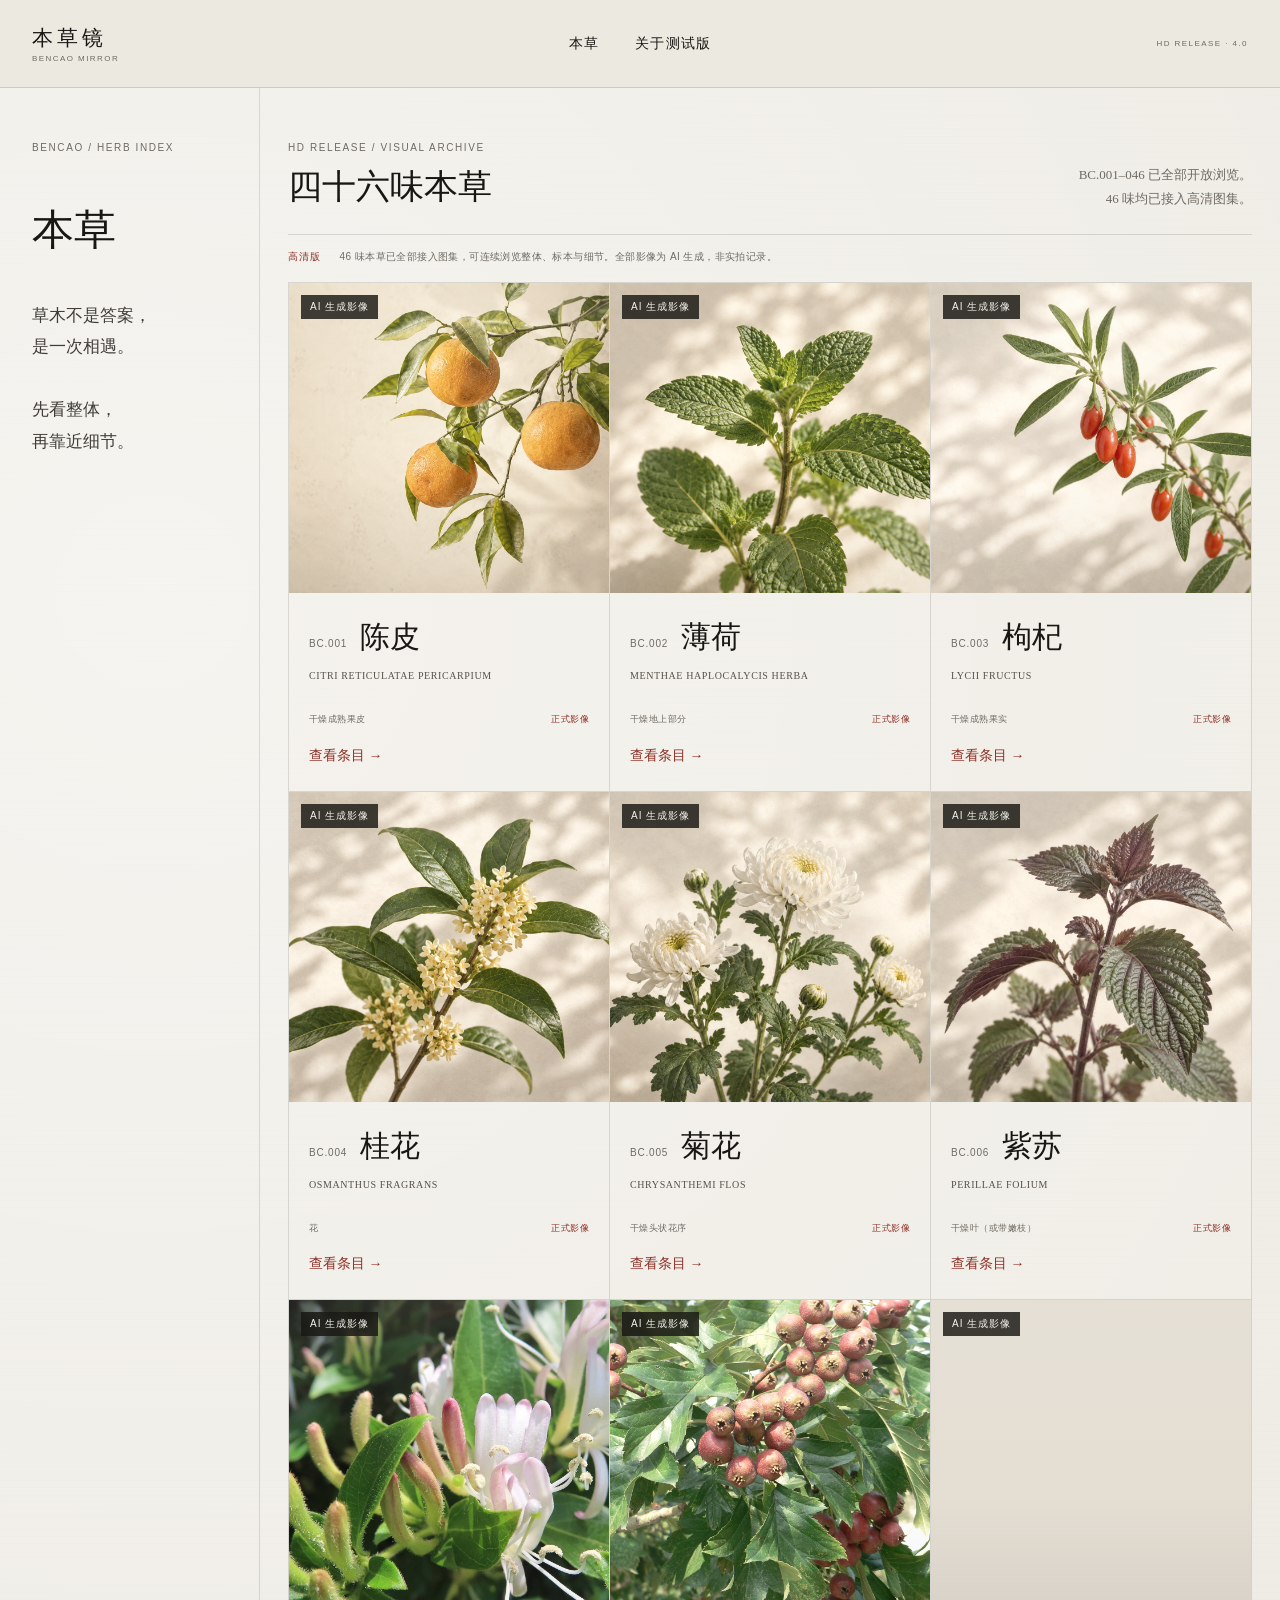
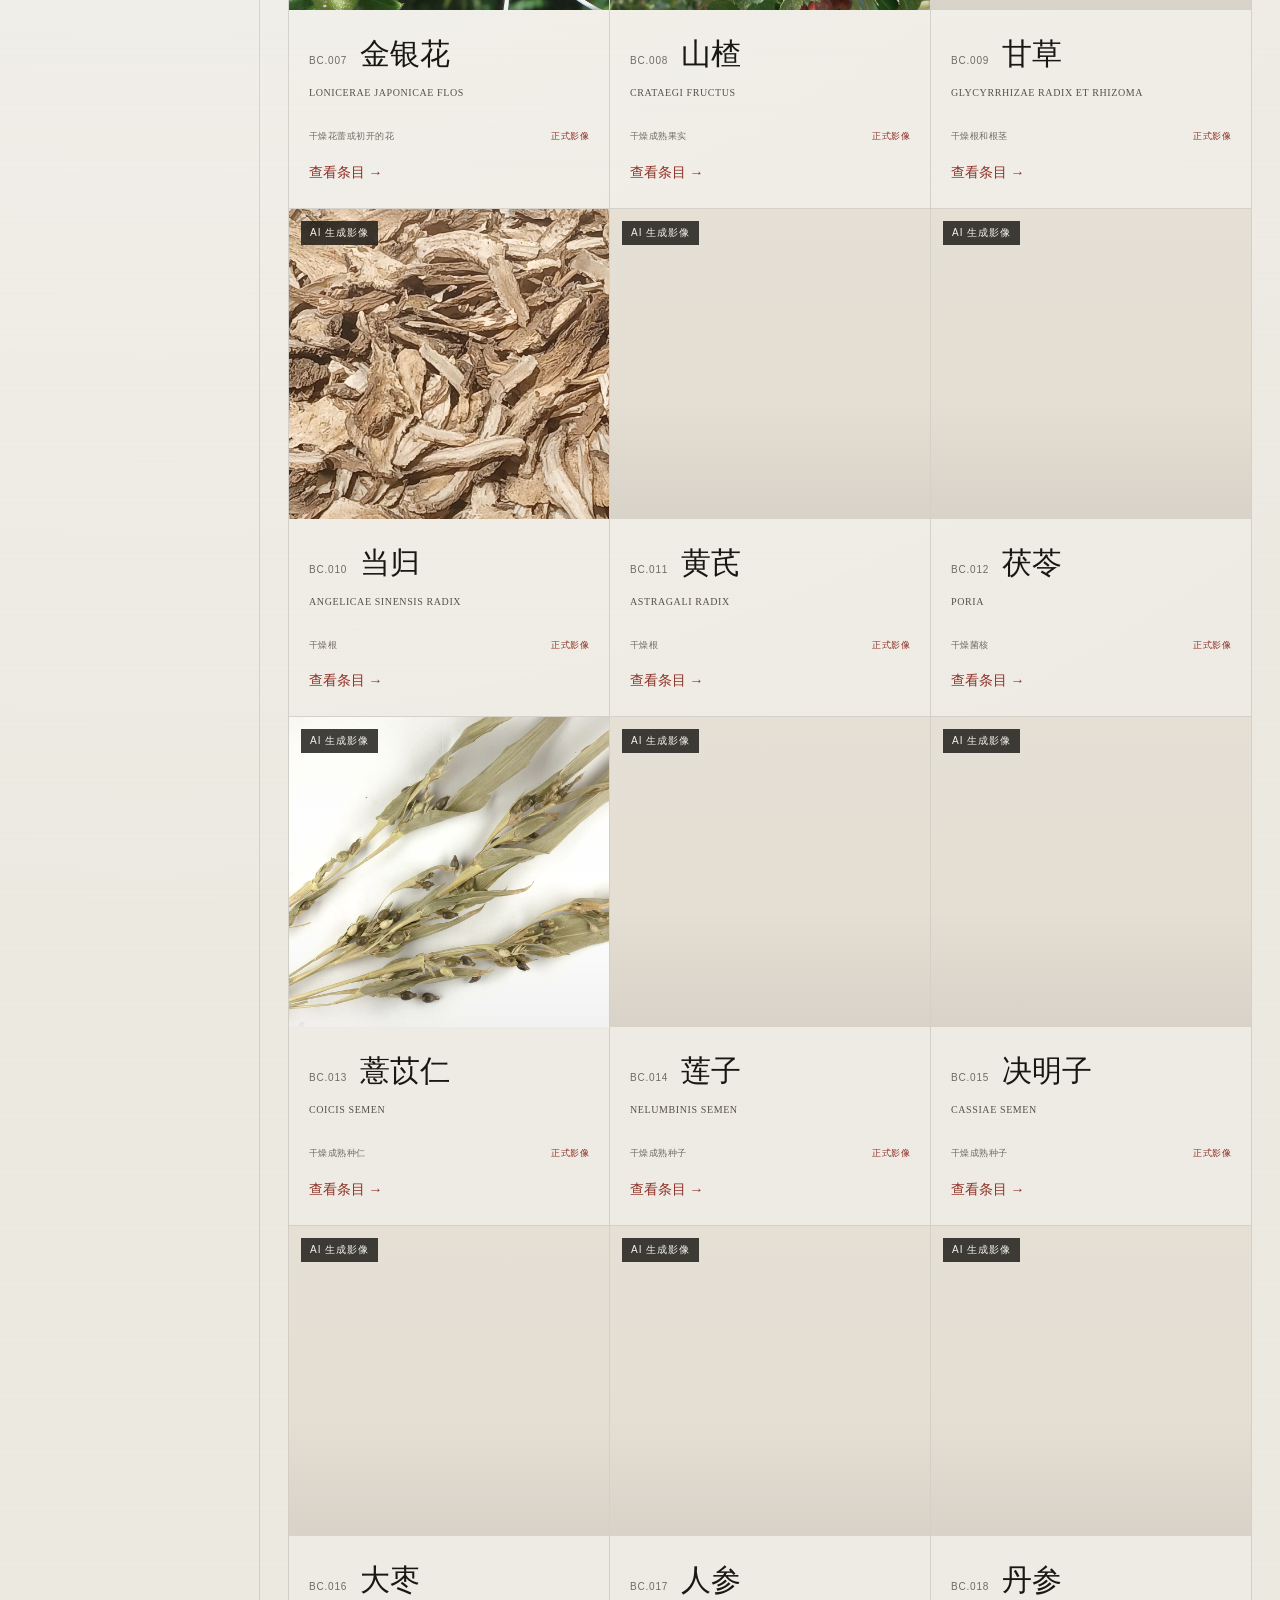
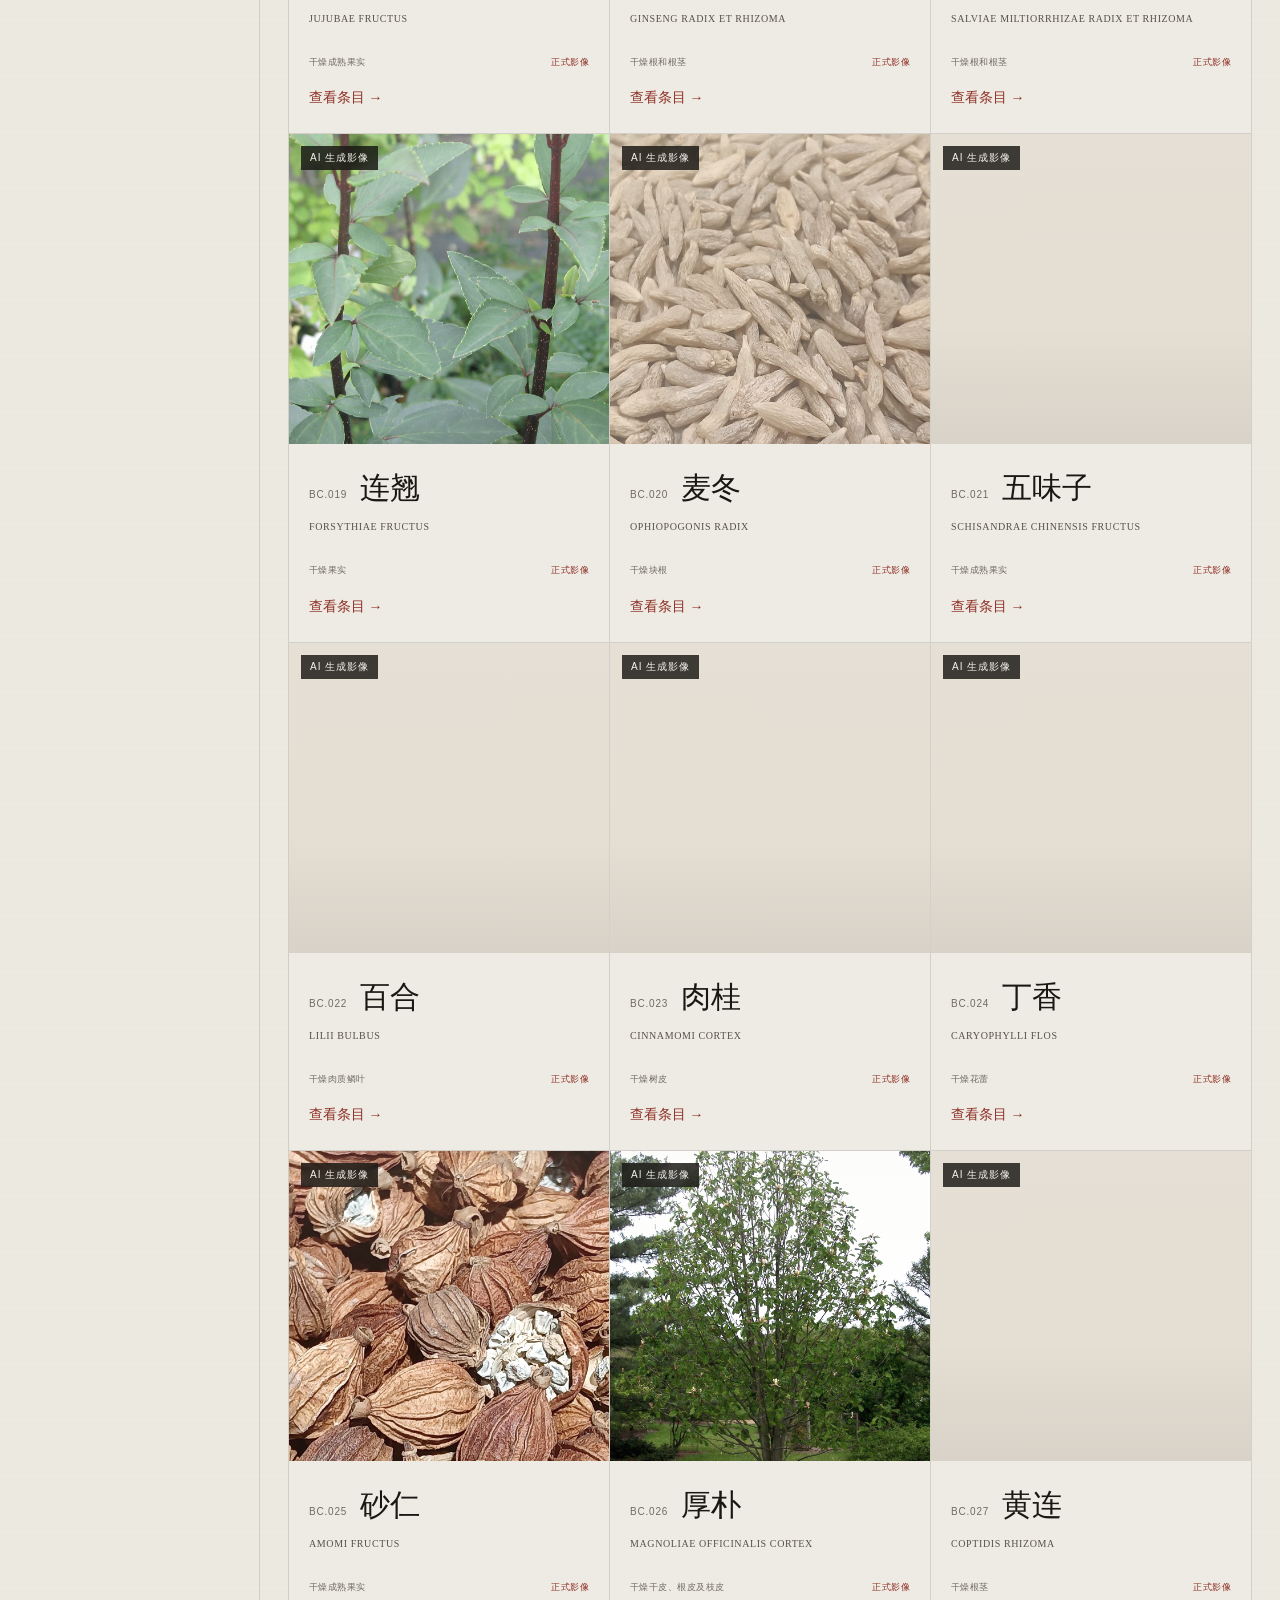
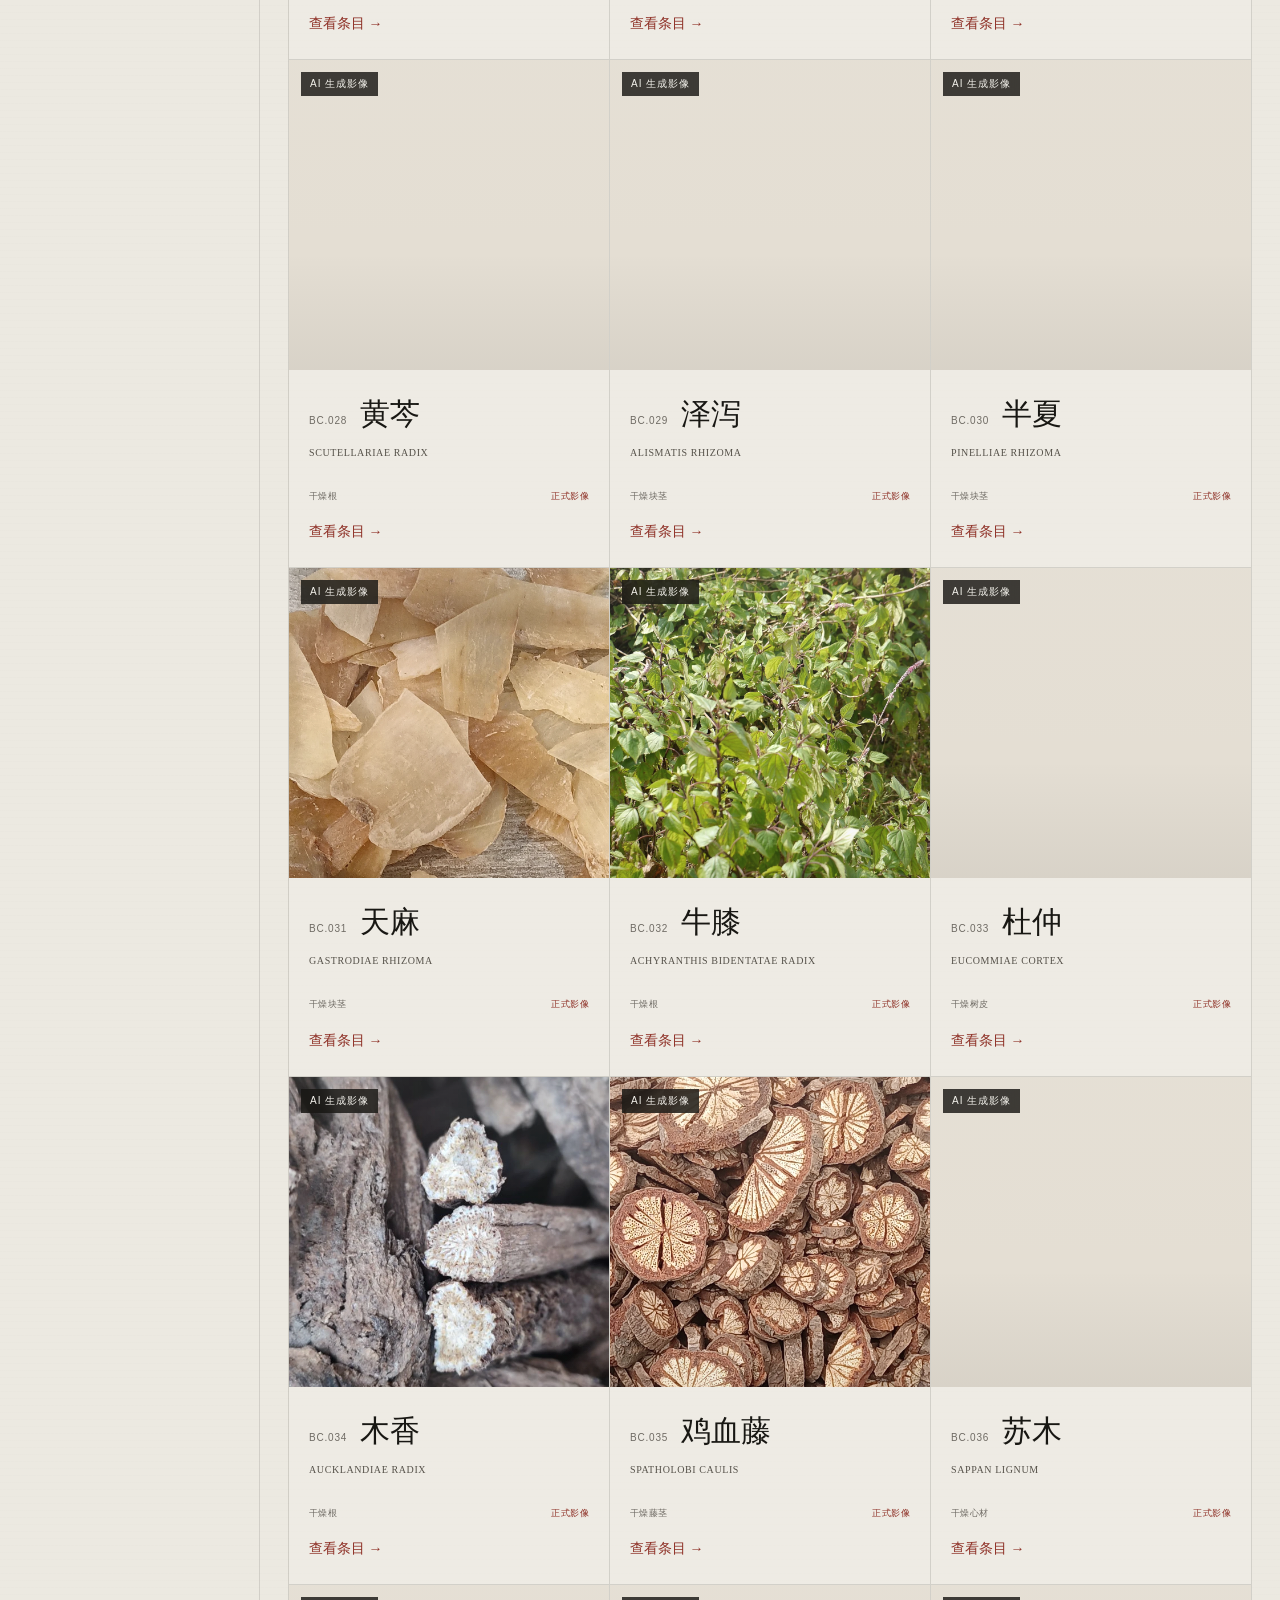
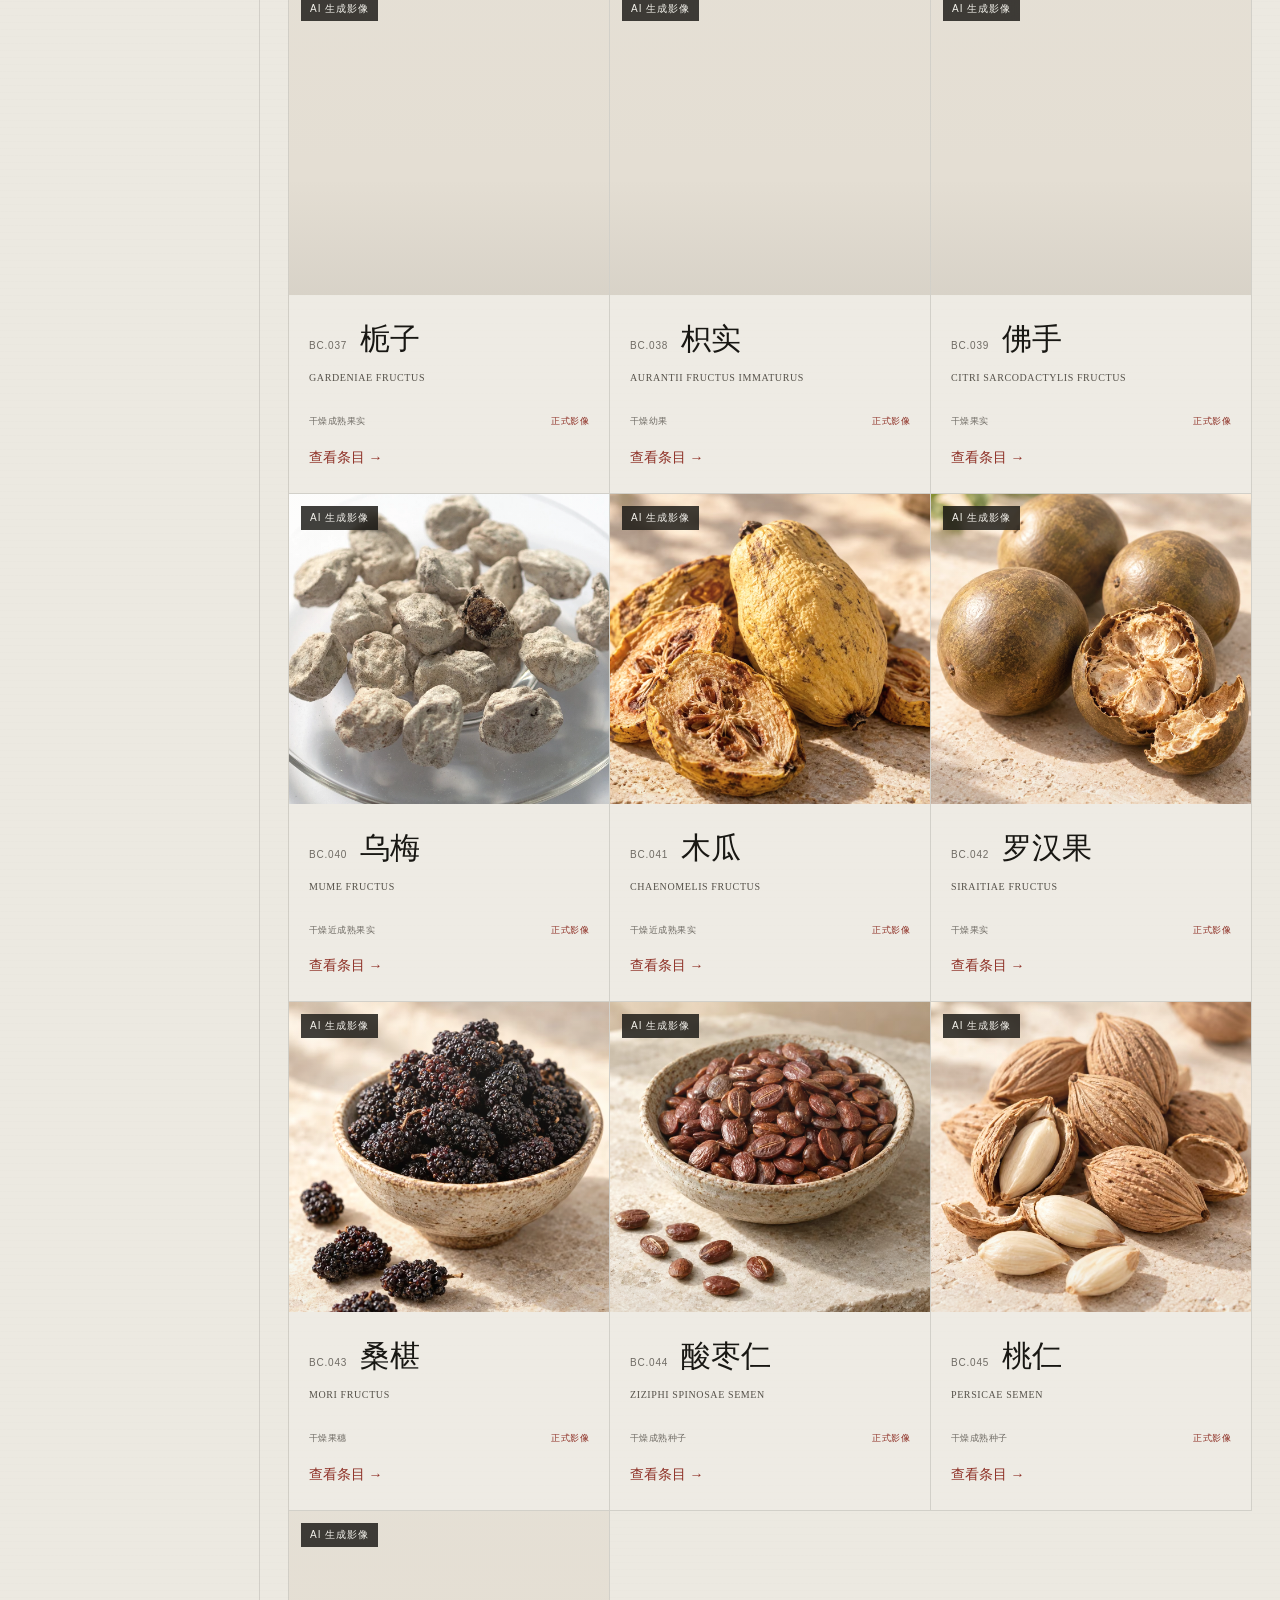
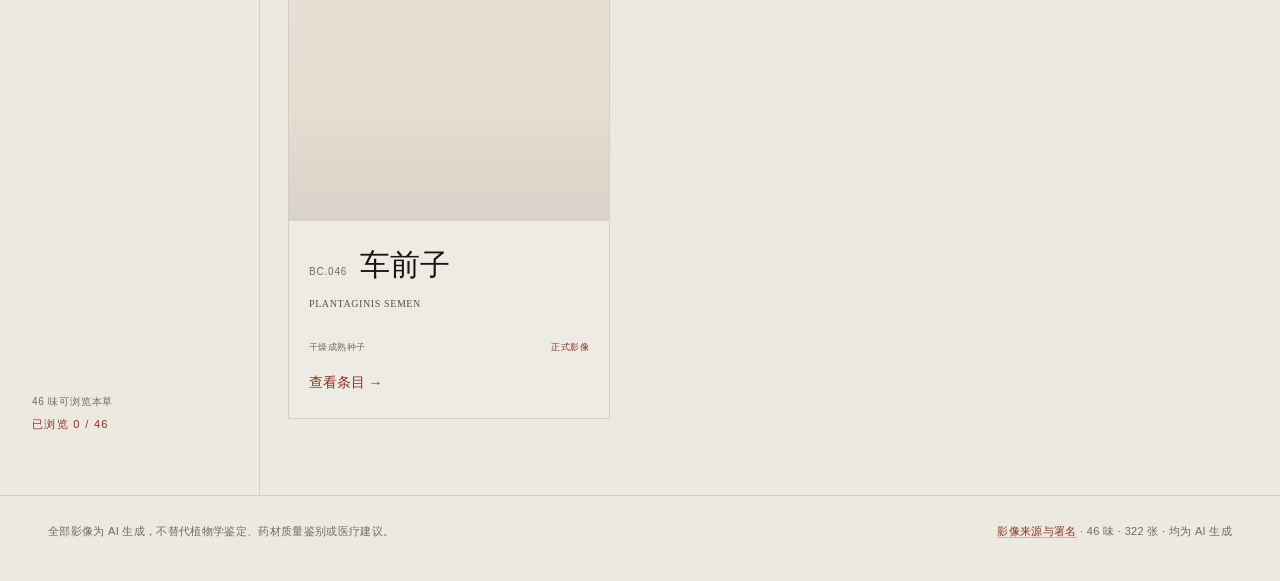
==== commit 4c677429: "fix(credits): 全站影像统一标注 AI 生成，参考源改为「来源素材」 46 味的影像全部来自生成式流程，此前只标了 BC.001–BC.006。 按项目红线，AI 生成影像必须对使用者可见" ====
--- a/index.html
+++ b/index.html
@@ -44,7 +44,7 @@
           </div>
           <p>BC.001–046 已全部开放浏览。<br>46 味均已接入高清图集。</p>
         </div>
-        <div class="beta-status"><span>高清版</span><b>46 味本草已全部接入图集，可连续浏览整体、标本与细节。</b></div>
+        <div class="beta-status"><span>高清版</span><b>46 味本草已全部接入图集，可连续浏览整体、标本与细节。全部影像为 AI 生成，非实拍记录。</b></div>
         <div class="herb-grid" id="herbGrid"></div>
       </div>
     </section>
@@ -58,7 +58,7 @@
     <p class="dialog-lead">这一版开放 BC.001–046 全部条目，并接入高清图集，用于连续观察本草材料的整体、标本与细节。</p>
     <div class="about-rule"></div>
     <p>本草镜不是在线问诊、处方或药材质量鉴定工具。页面中的传统本草名称、来源与药用部位用于文化与材料观察；如涉及用药、疾病或个人健康决策，请使用可靠的专业医疗信息来源。</p>
-    <p>影像分三类：BC.001–BC.006 为 AI 生成图像，卡片与条目页已标「AI 生成影像」；BC.007–BC.040 与 BC.046 来自 Wikimedia Commons 的公开许可素材；BC.041–BC.045 的来源仍在补齐。每张影像的作者、许可与出处列在<a href="./credits.html">影像来源与署名</a>。</p>
+    <p><strong>页面上的影像全部是 AI 生成图像，没有一张是实拍药材记录。</strong>46 味各 7 张，卡片与条目页都标了「AI 生成影像」。其中大部分以 Wikimedia Commons 的公开许可照片为参考源，参考源的原作者与许可逐条列在<a href="./credits.html">影像来源与署名</a>；BC.001–BC.006 与 BC.041–BC.045 共 11 味的参考源尚未记录，credits 页单独列出。</p>
     <p class="beta-about-note">如果你是第一次使用：任选一味进入条目，看看你会不会自然地继续翻到下一味。把卡住你的地方直接告诉分享给你这个链接的人即可。</p>
   </dialog>
 
@@ -70,10 +70,10 @@
   </dialog>
 
   <footer class="site-footer">
-    <p>影像用于材料观察与产品体验，不替代植物学鉴定、药材质量鉴别或医疗建议。</p>
-    <p><a href="./credits.html">影像来源与署名</a> · 部分条目影像为 AI 生成，已在对应页面标注</p>
+    <p>全部影像为 AI 生成，不替代植物学鉴定、药材质量鉴别或医疗建议。</p>
+    <p><a href="./credits.html">影像来源与署名</a> · 46 味 · 322 张 · 均为 AI 生成</p>
   </footer>
 
-  <script src="./app46.js?v=400hd2"></script>
+  <script src="./app46.js?v=400hd3"></script>
 </body>
 </html>
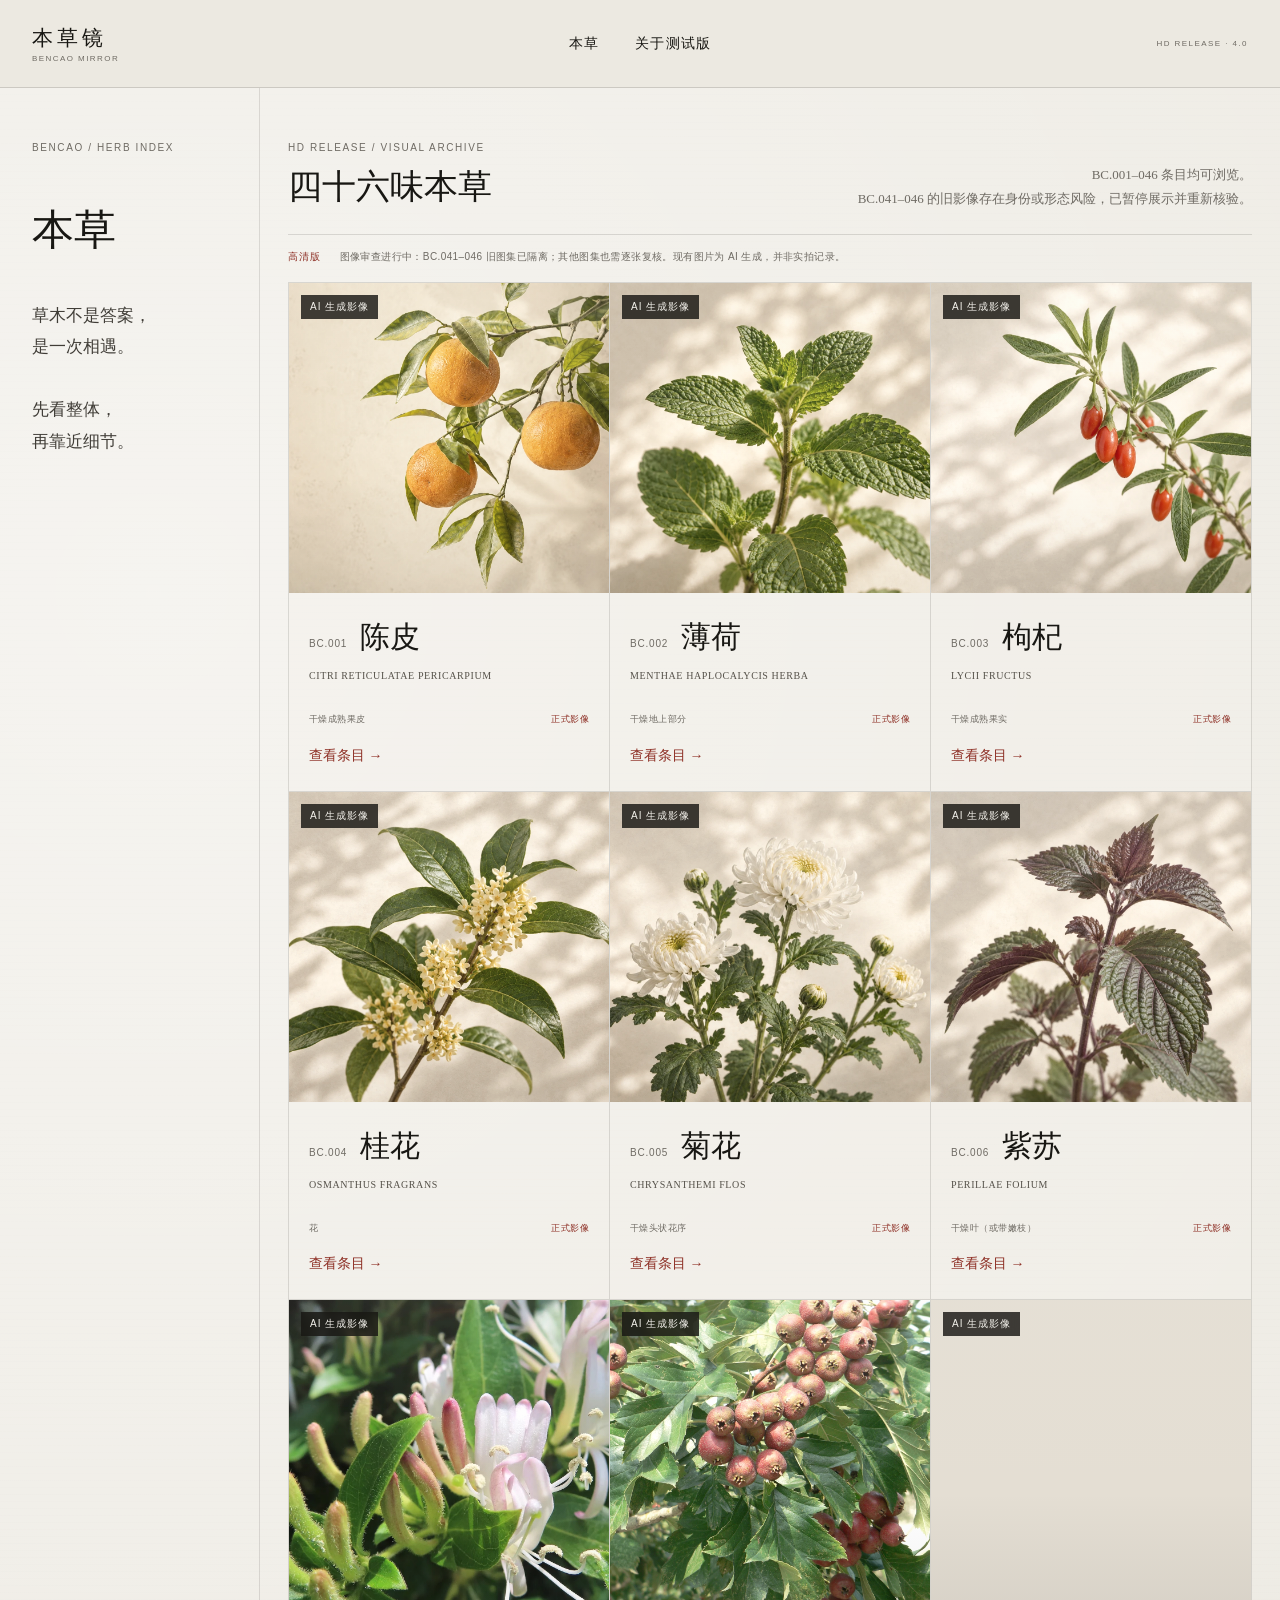
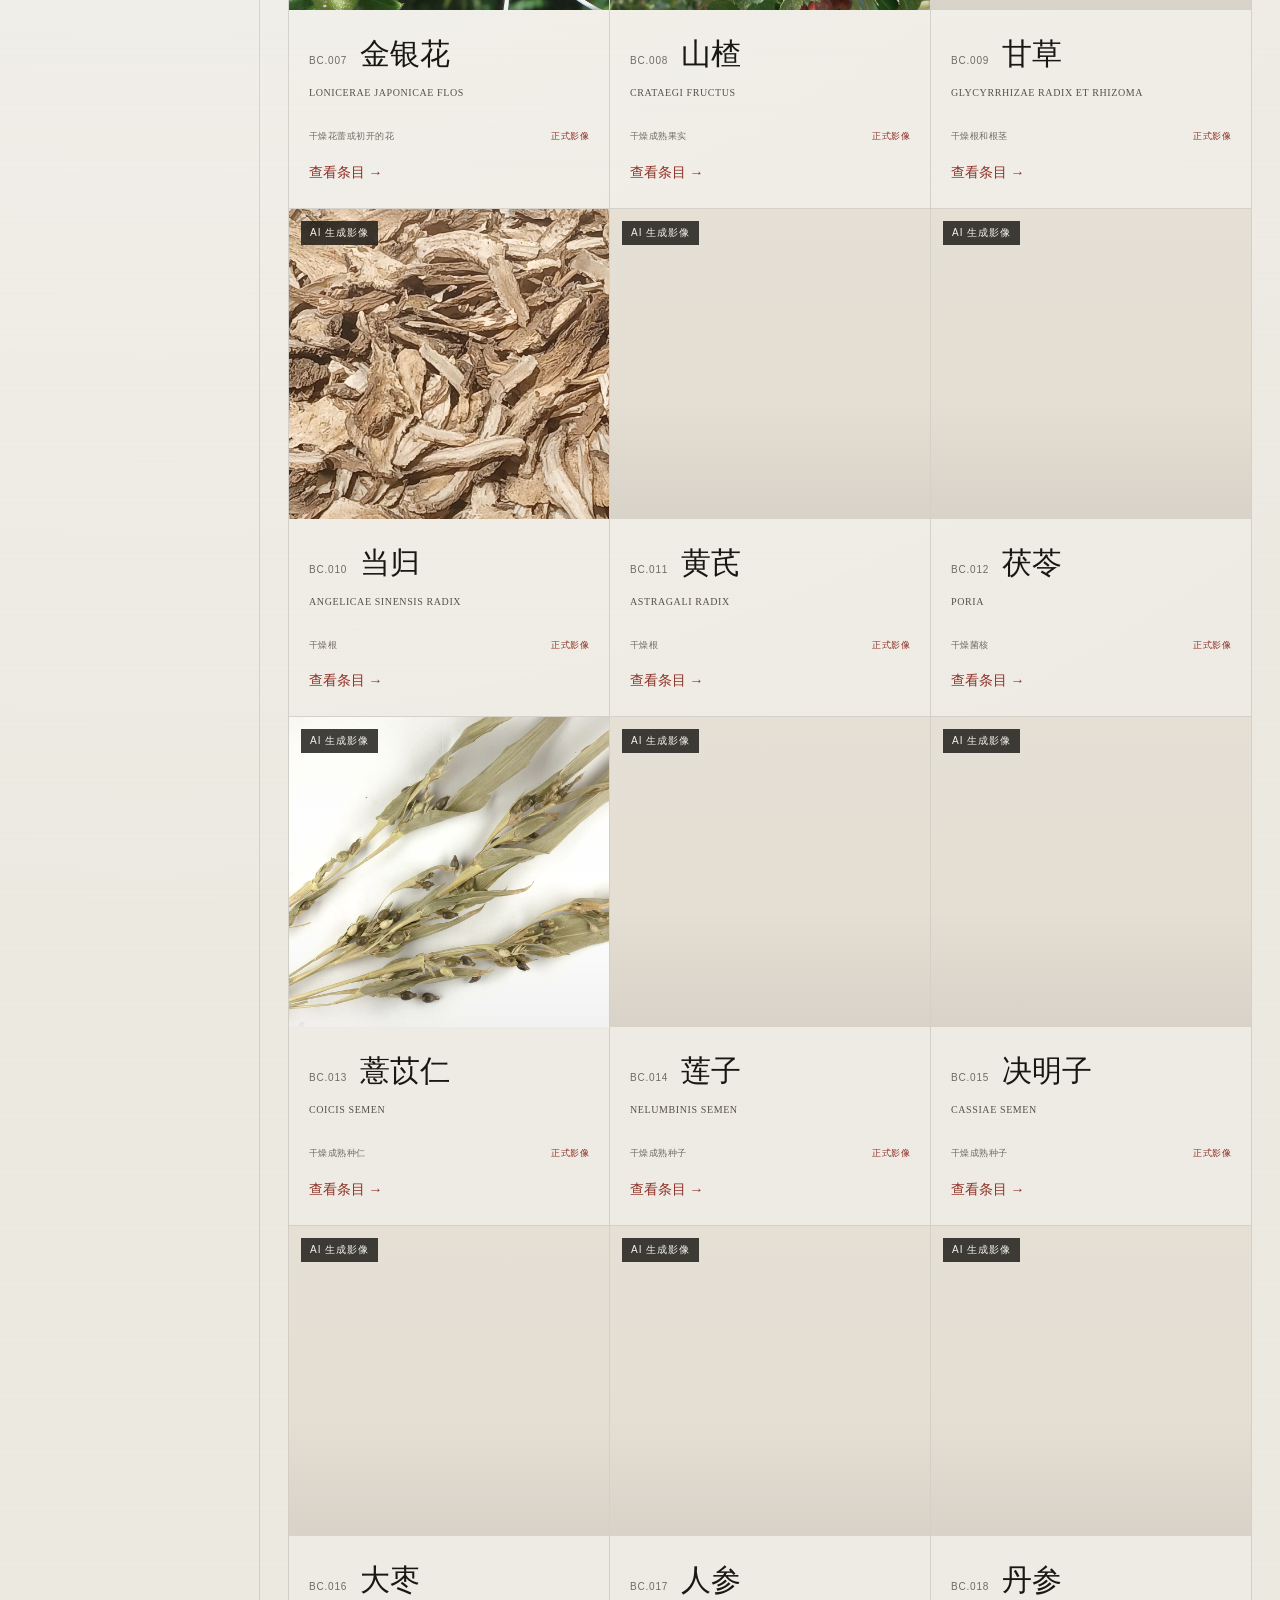
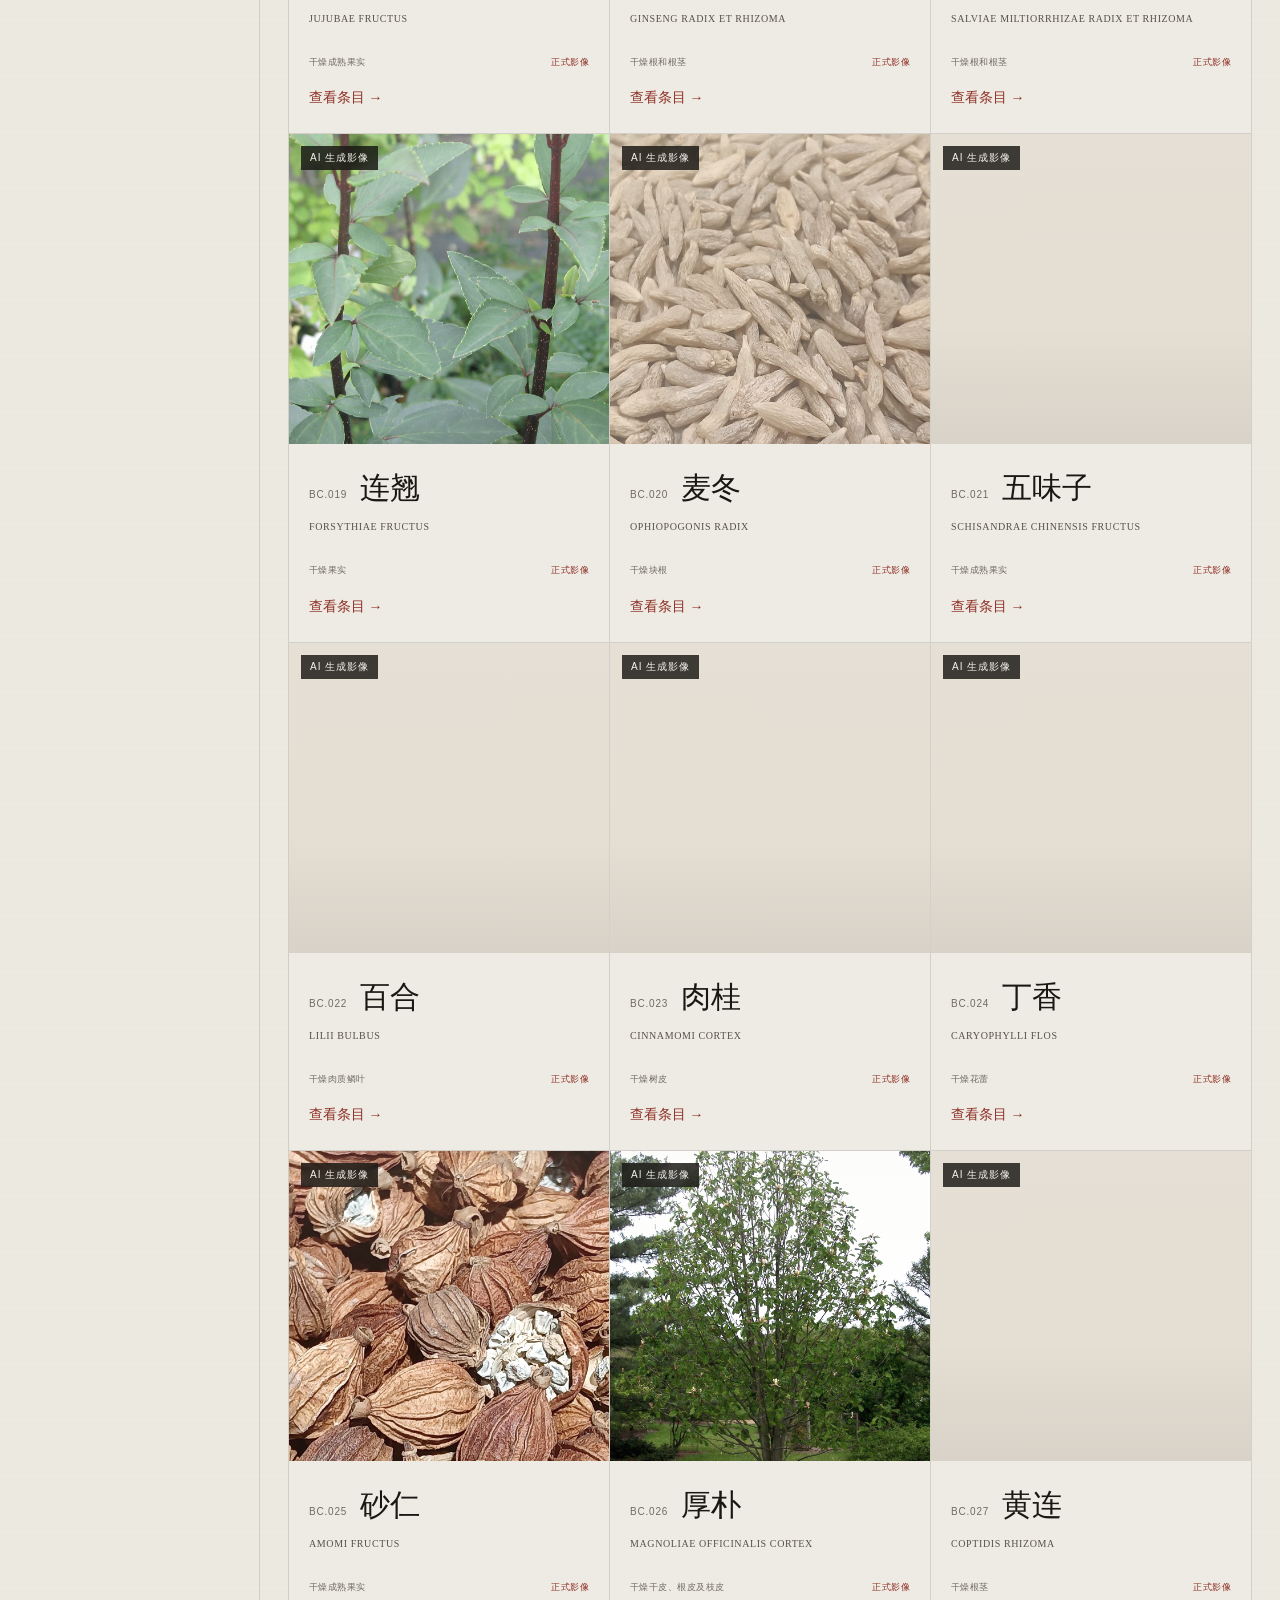
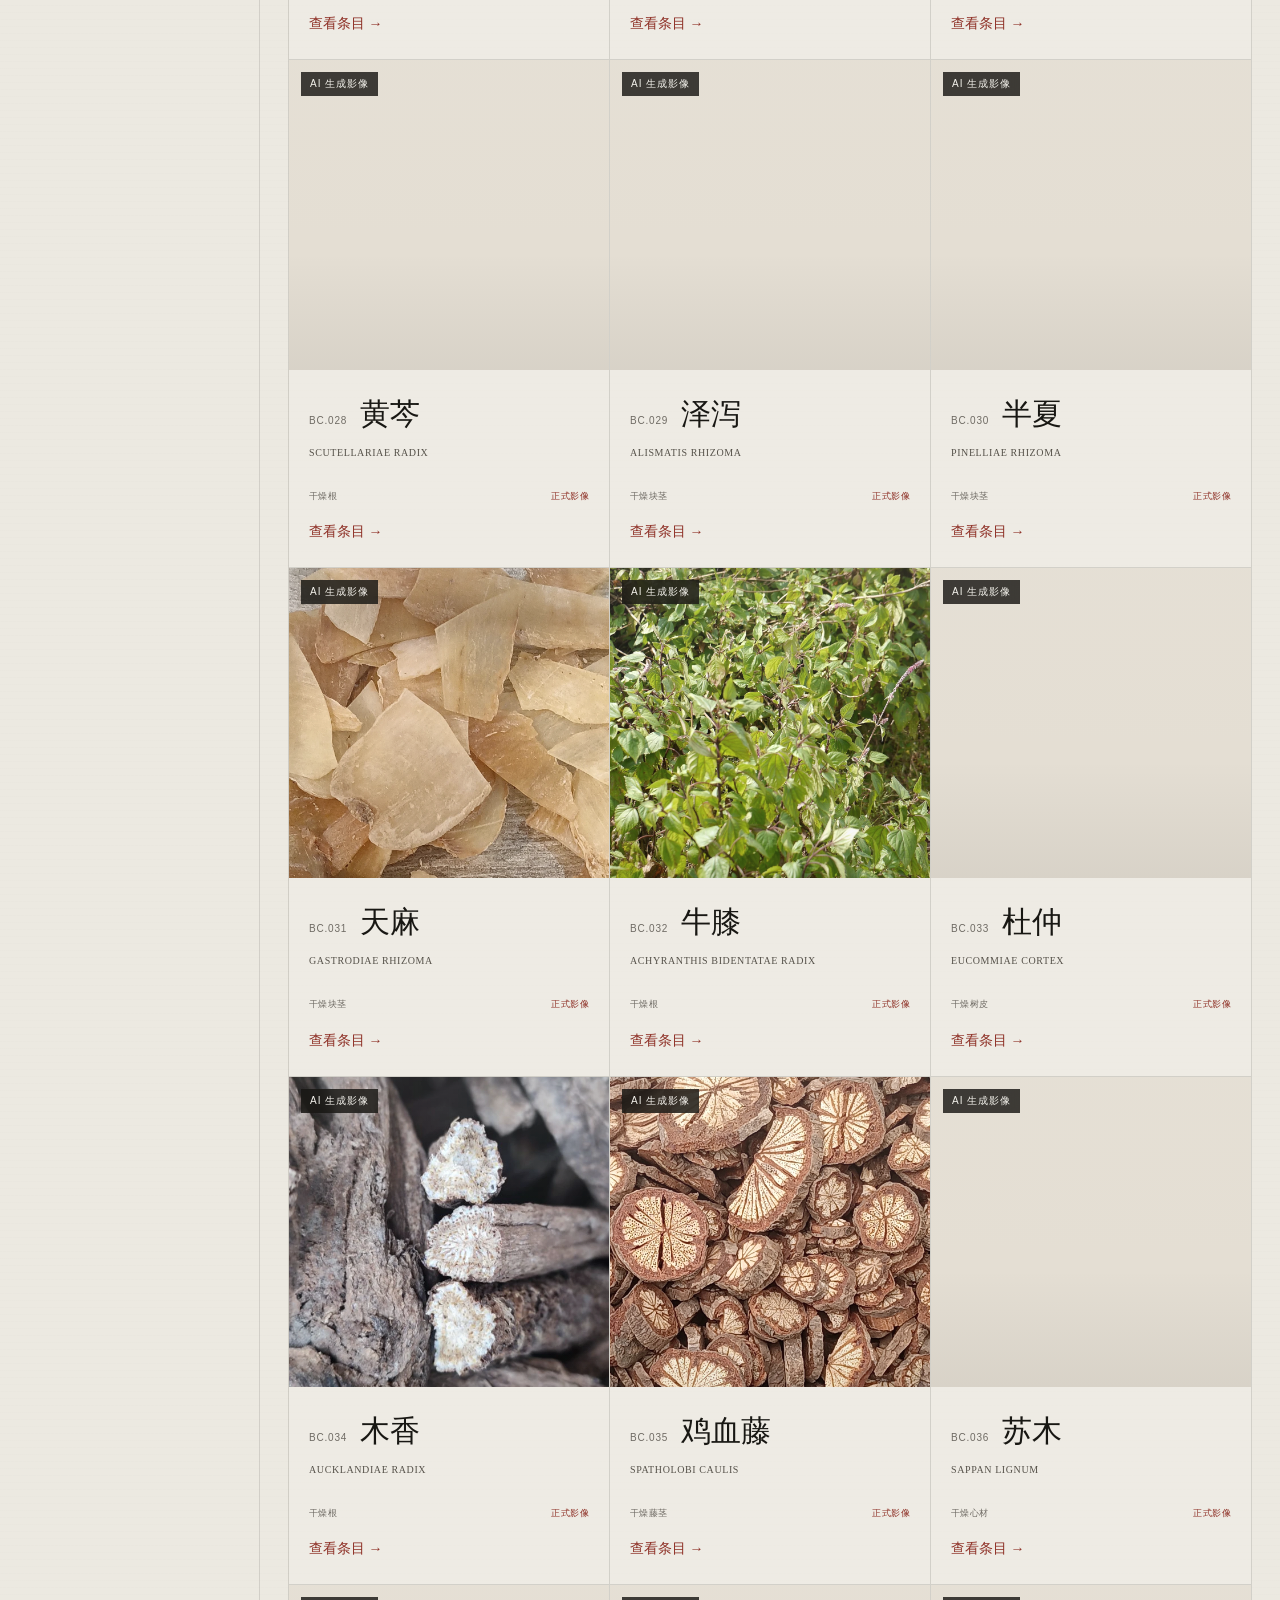
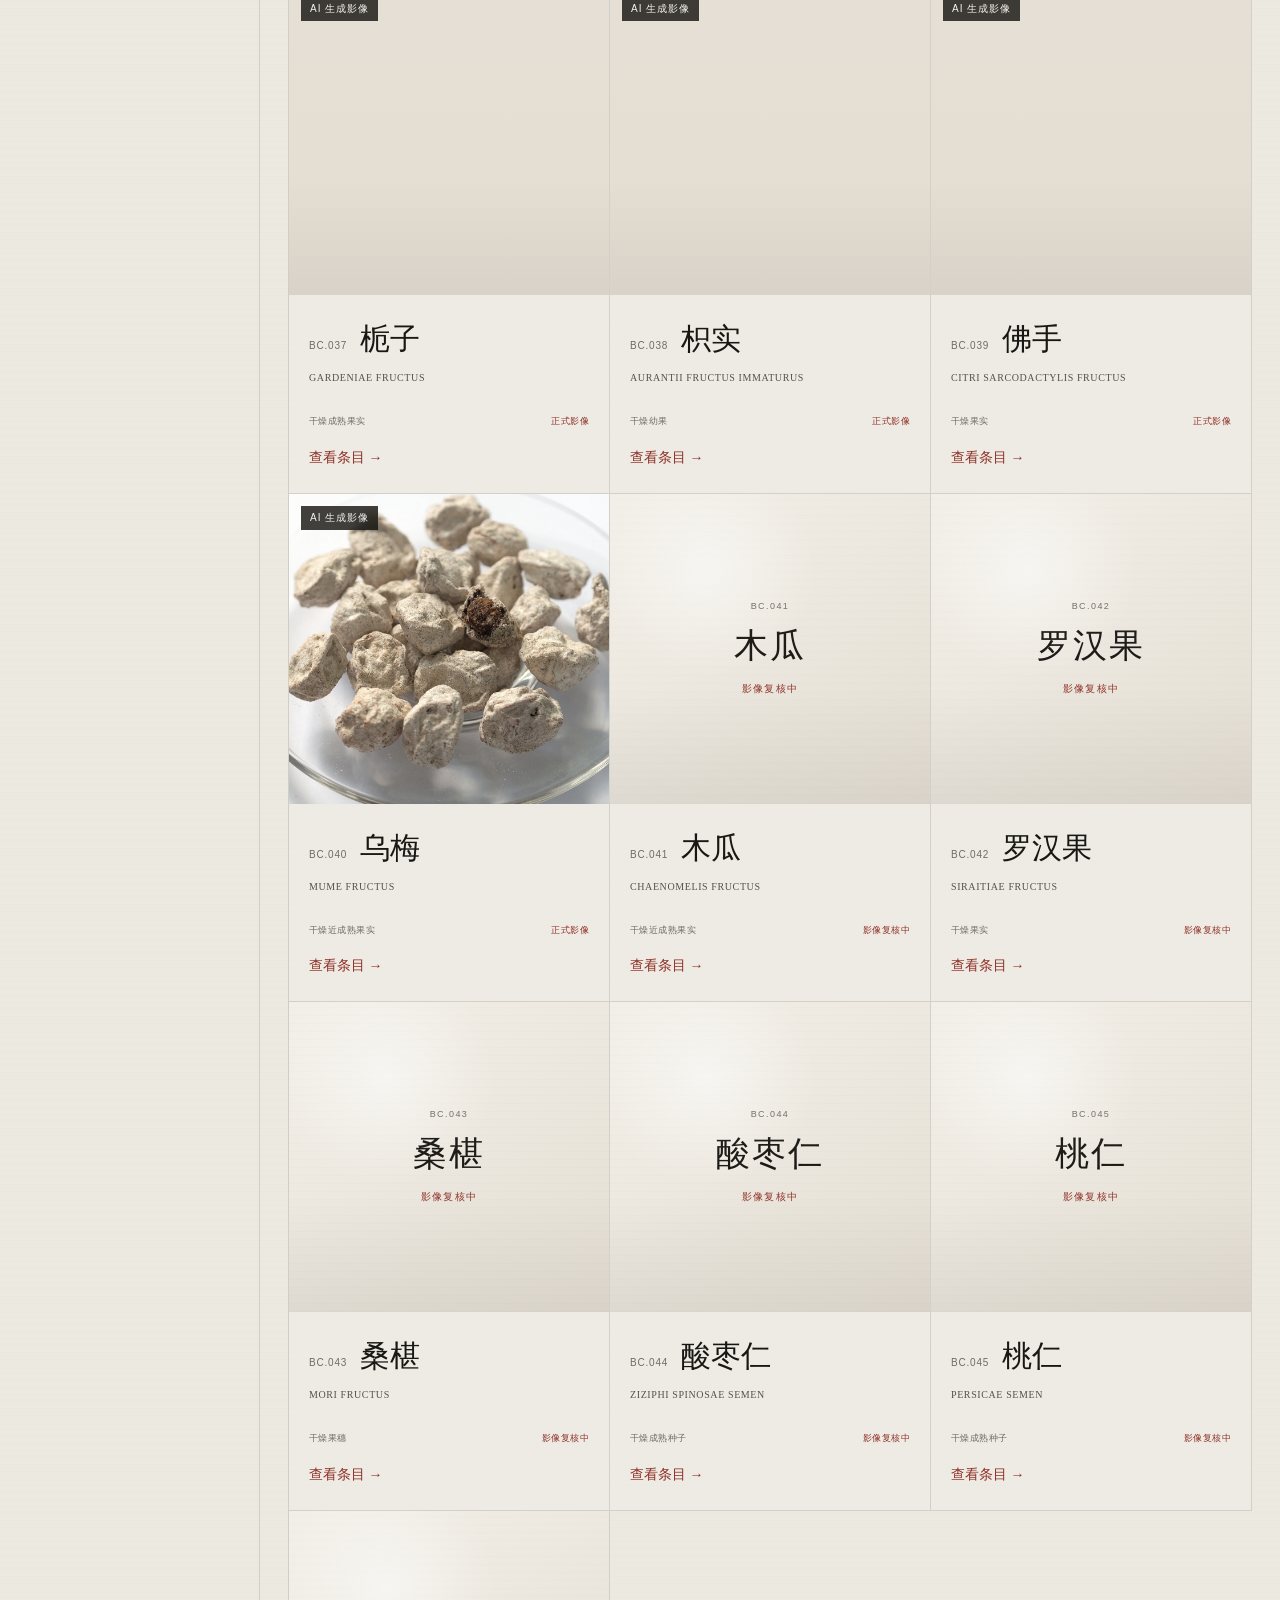
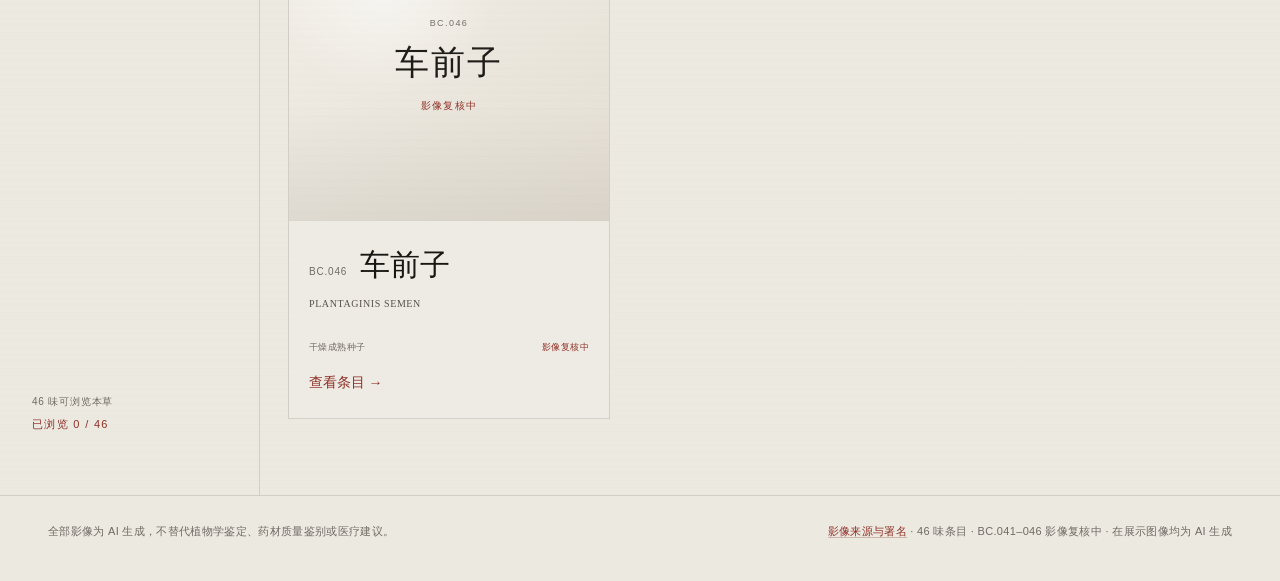
==== commit 17c3e792: "fix(qc): clearly disclose suspended BC041-046 image sets on public site" ====
--- a/index.html
+++ b/index.html
@@ -42,9 +42,9 @@
             <p class="eyebrow">HD RELEASE / VISUAL ARCHIVE</p>
             <h2>四十六味本草</h2>
           </div>
-          <p>BC.001–046 已全部开放浏览。<br>46 味均已接入高清图集。</p>
+          <p>BC.001–046 条目均可浏览。<br>BC.041–046 的旧影像存在身份或形态风险，已暂停展示并重新核验。</p>
         </div>
-        <div class="beta-status"><span>高清版</span><b>46 味本草已全部接入图集，可连续浏览整体、标本与细节。全部影像为 AI 生成，非实拍记录。</b></div>
+        <div class="beta-status"><span>高清版</span><b>图像审查进行中：BC.041–046 旧图集已隔离；其他图集也需逐张复核。现有图片为 AI 生成，并非实拍记录。</b></div>
         <div class="herb-grid" id="herbGrid"></div>
       </div>
     </section>
@@ -55,10 +55,10 @@
     <button class="dialog-close" type="button" data-dialog-close aria-label="关闭">×</button>
     <p class="eyebrow">ABOUT / PUBLIC BETA</p>
     <h2>这是本草镜的 46 味高清公开版。</h2>
-    <p class="dialog-lead">这一版开放 BC.001–046 全部条目，并接入高清图集，用于连续观察本草材料的整体、标本与细节。</p>
+    <p class="dialog-lead">本草目录保留 BC.001–046 全部条目。BC.041–046 的旧图存在药材主题或形态风险，已暂停展示并重新验收；其余图集也不能仅凭文件数量判定主题准确。</p>
     <div class="about-rule"></div>
     <p>本草镜不是在线问诊、处方或药材质量鉴定工具。页面中的传统本草名称、来源与药用部位用于文化与材料观察；如涉及用药、疾病或个人健康决策，请使用可靠的专业医疗信息来源。</p>
-    <p><strong>页面上的影像全部是 AI 生成图像，没有一张是实拍药材记录。</strong>46 味各 7 张，卡片与条目页都标了「AI 生成影像」。其中大部分以 Wikimedia Commons 的公开许可照片为参考源，参考源的原作者与许可逐条列在<a href="./credits.html">影像来源与署名</a>；BC.001–BC.006 与 BC.041–BC.045 共 11 味的参考源尚未记录，credits 页单独列出。</p>
+    <p><strong>页面上的影像全部是 AI 生成图像，没有一张是实拍药材记录。</strong>当前展示的图像均标有「AI 生成影像」；BC.041–046 的旧图集已经暂停展示。其中大部分以 Wikimedia Commons 的公开许可照片为参考源，参考源的原作者与许可逐条列在<a href="./credits.html">影像来源与署名</a>；BC.001–BC.006 与 BC.041–BC.045 共 11 味的参考源尚未记录，credits 页单独列出。</p>
     <p class="beta-about-note">如果你是第一次使用：任选一味进入条目，看看你会不会自然地继续翻到下一味。把卡住你的地方直接告诉分享给你这个链接的人即可。</p>
   </dialog>
 
@@ -71,9 +71,9 @@
 
   <footer class="site-footer">
     <p>全部影像为 AI 生成，不替代植物学鉴定、药材质量鉴别或医疗建议。</p>
-    <p><a href="./credits.html">影像来源与署名</a> · 46 味 · 322 张 · 均为 AI 生成</p>
+    <p><a href="./credits.html">影像来源与署名</a> · 46 味条目 · BC.041–046 影像复核中 · 在展示图像均为 AI 生成</p>
   </footer>
 
-  <script src="./app46.js?v=400hd3"></script>
+  <script src="./app46.js?v=400hd3-qc1"></script>
 </body>
 </html>
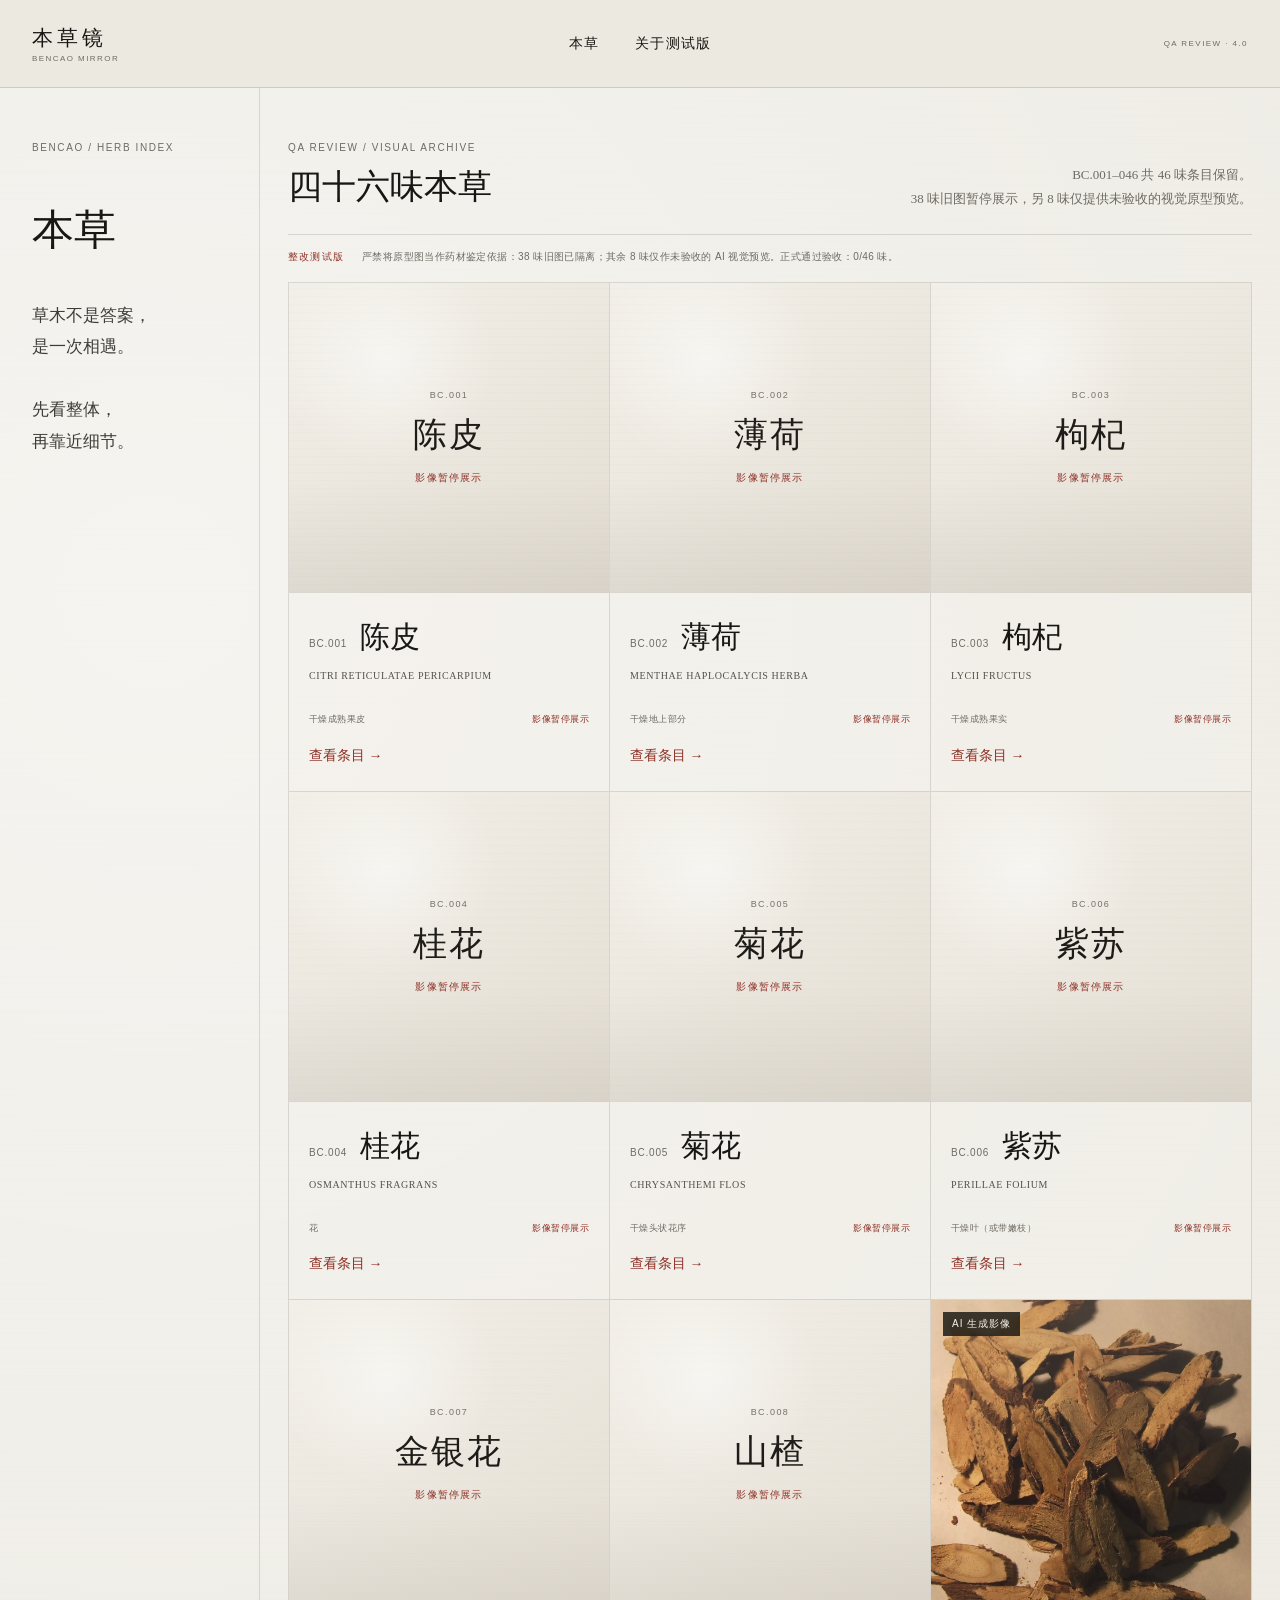
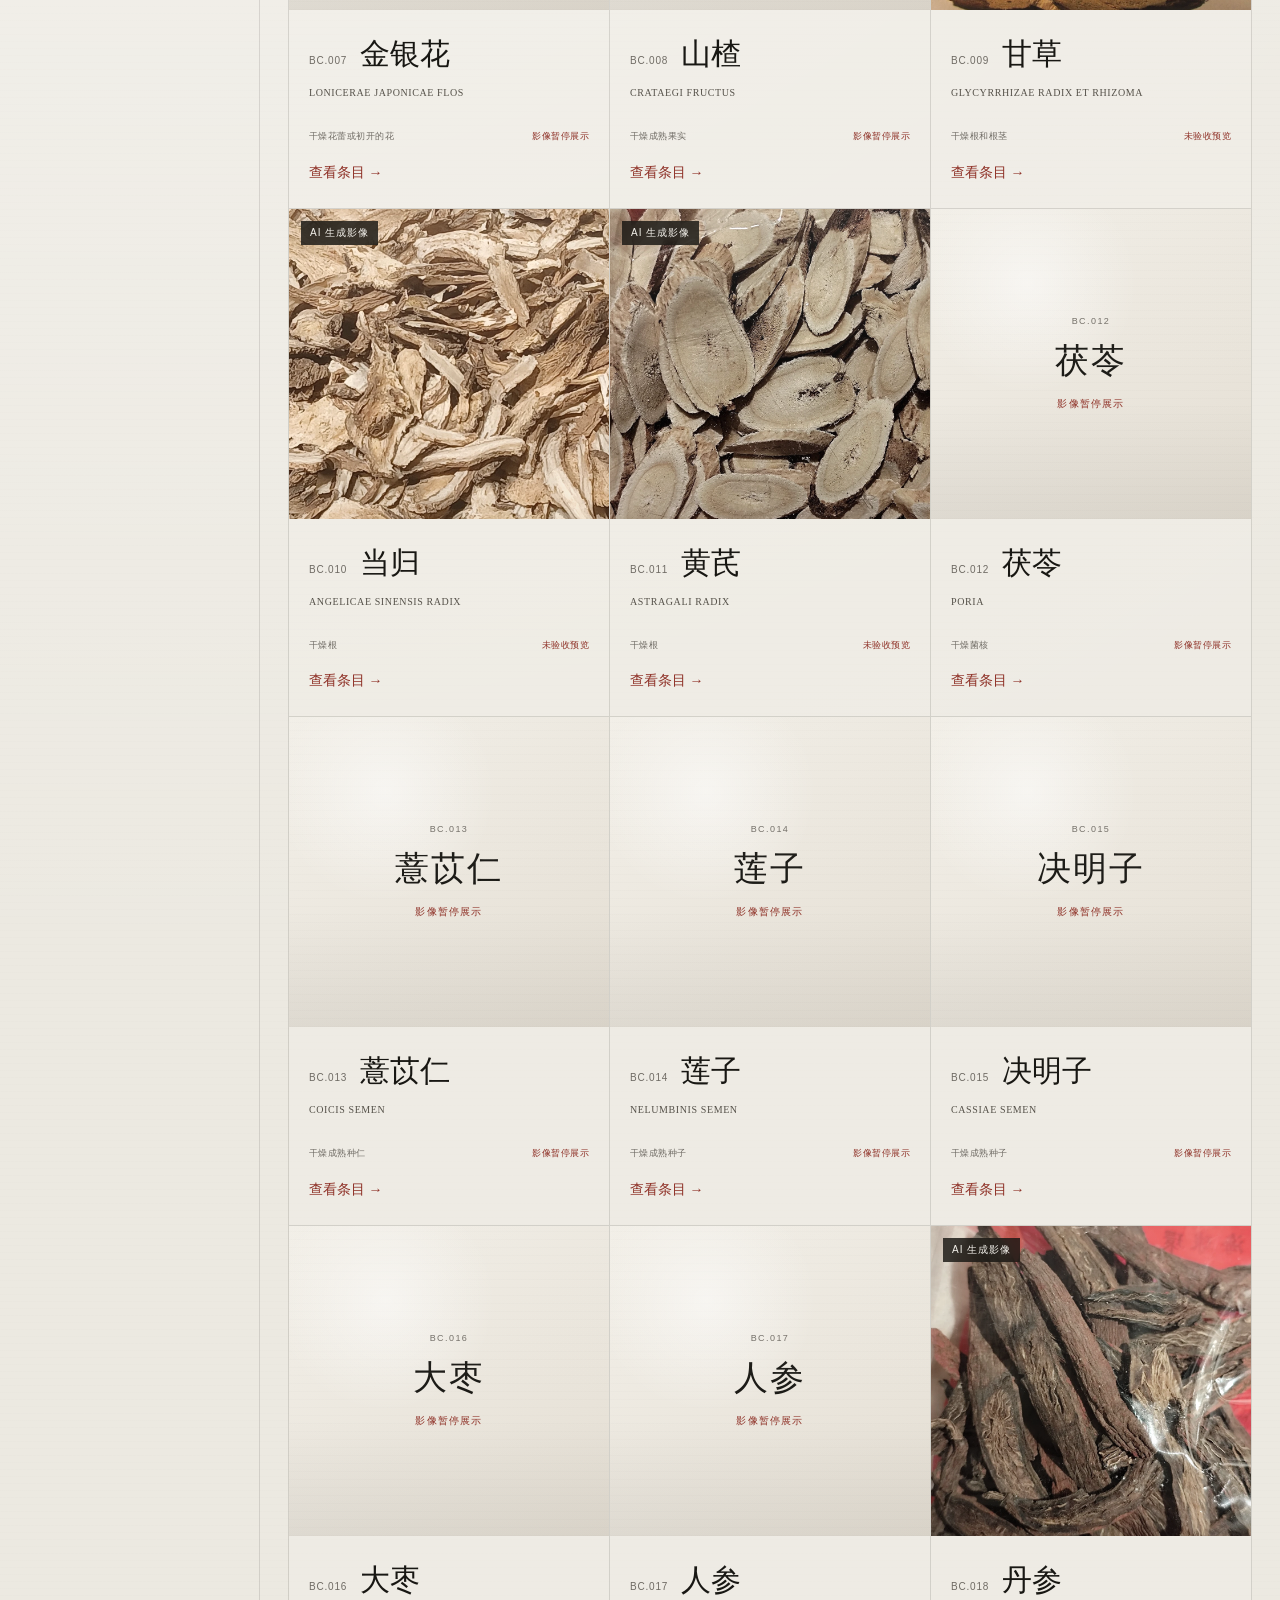
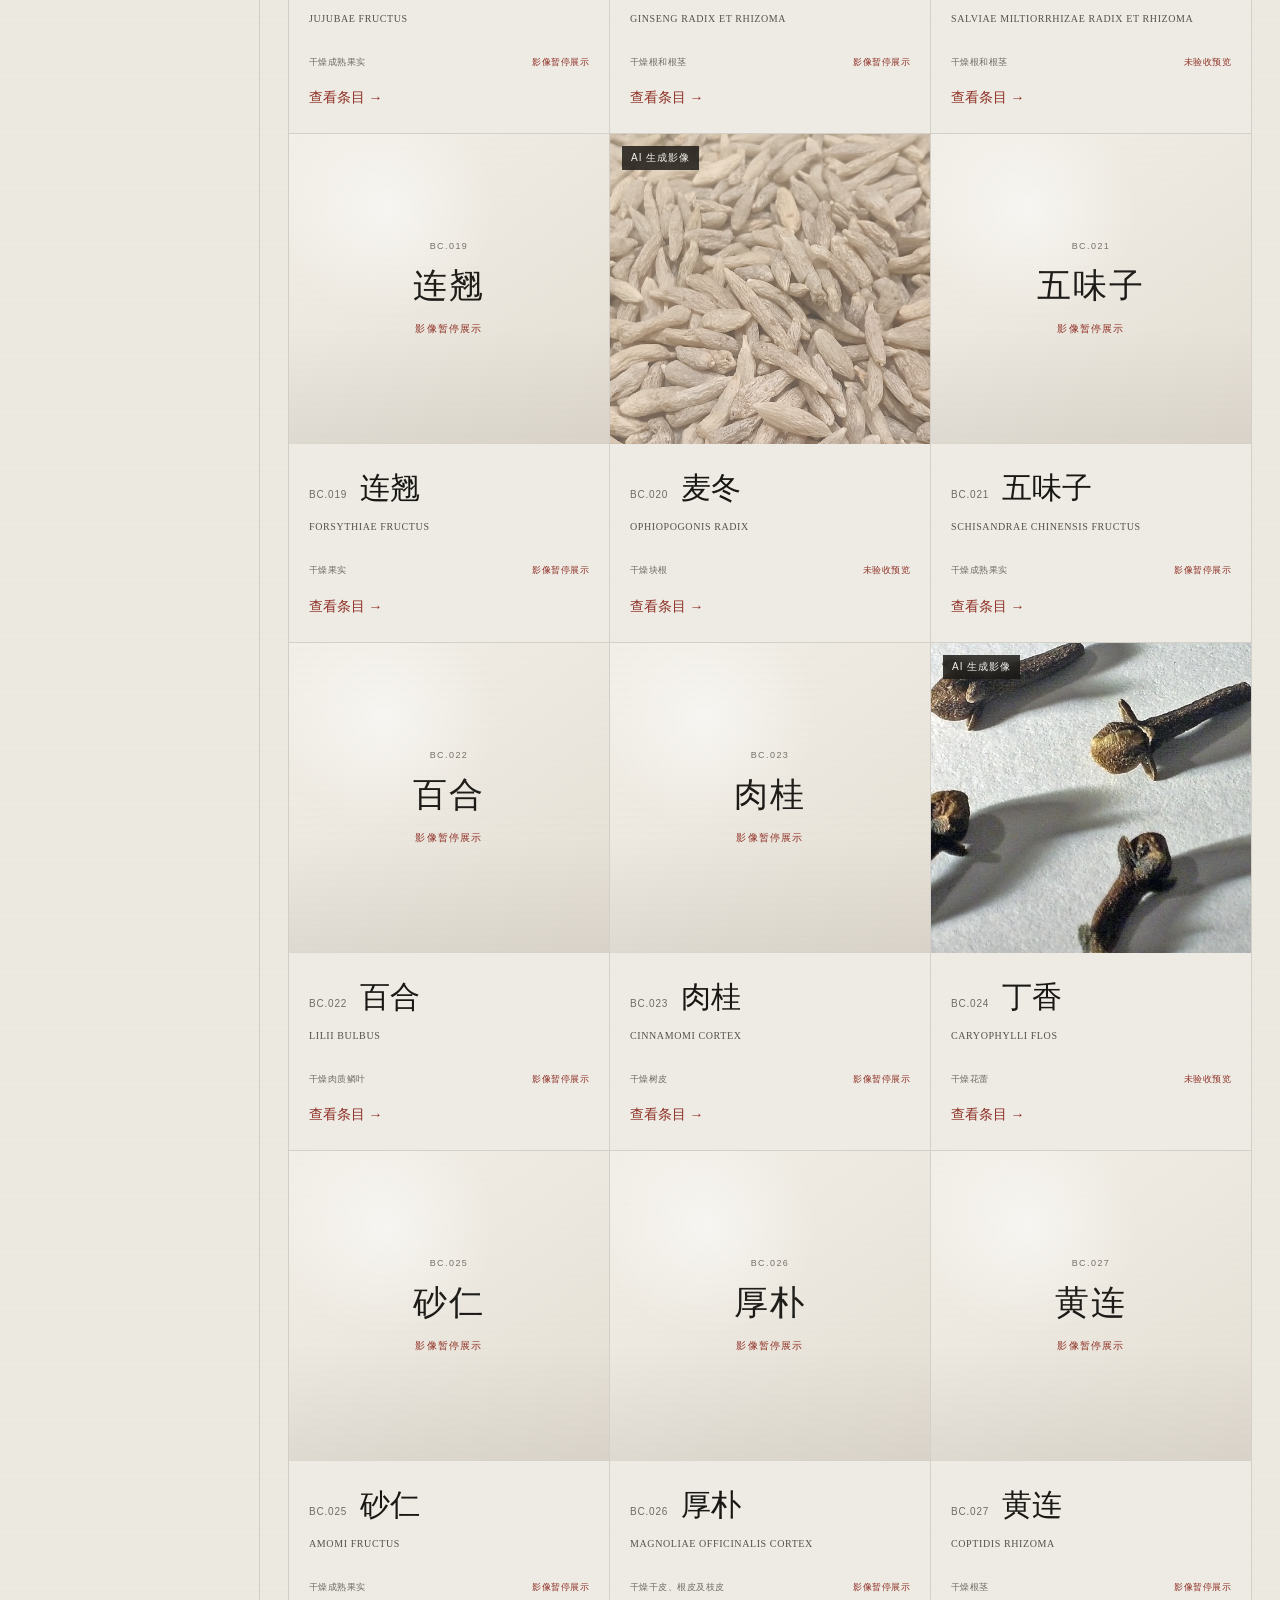
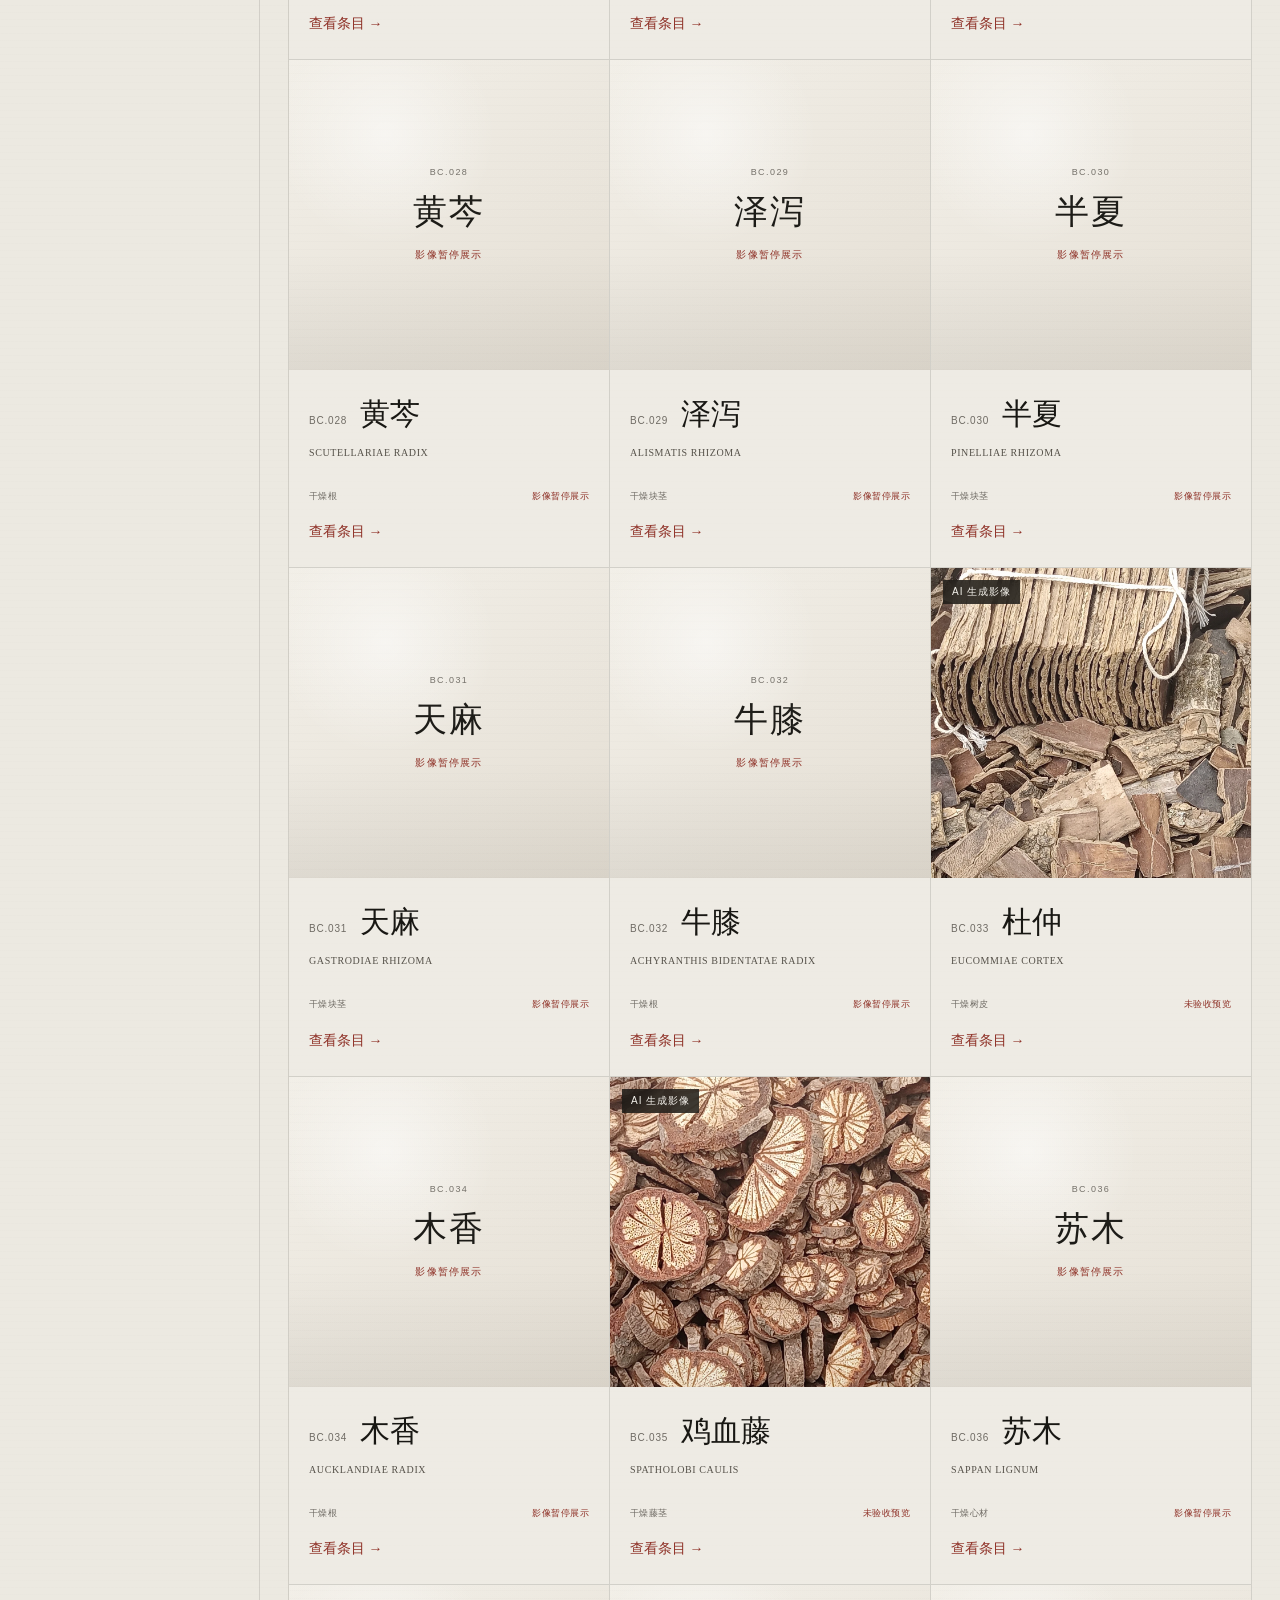
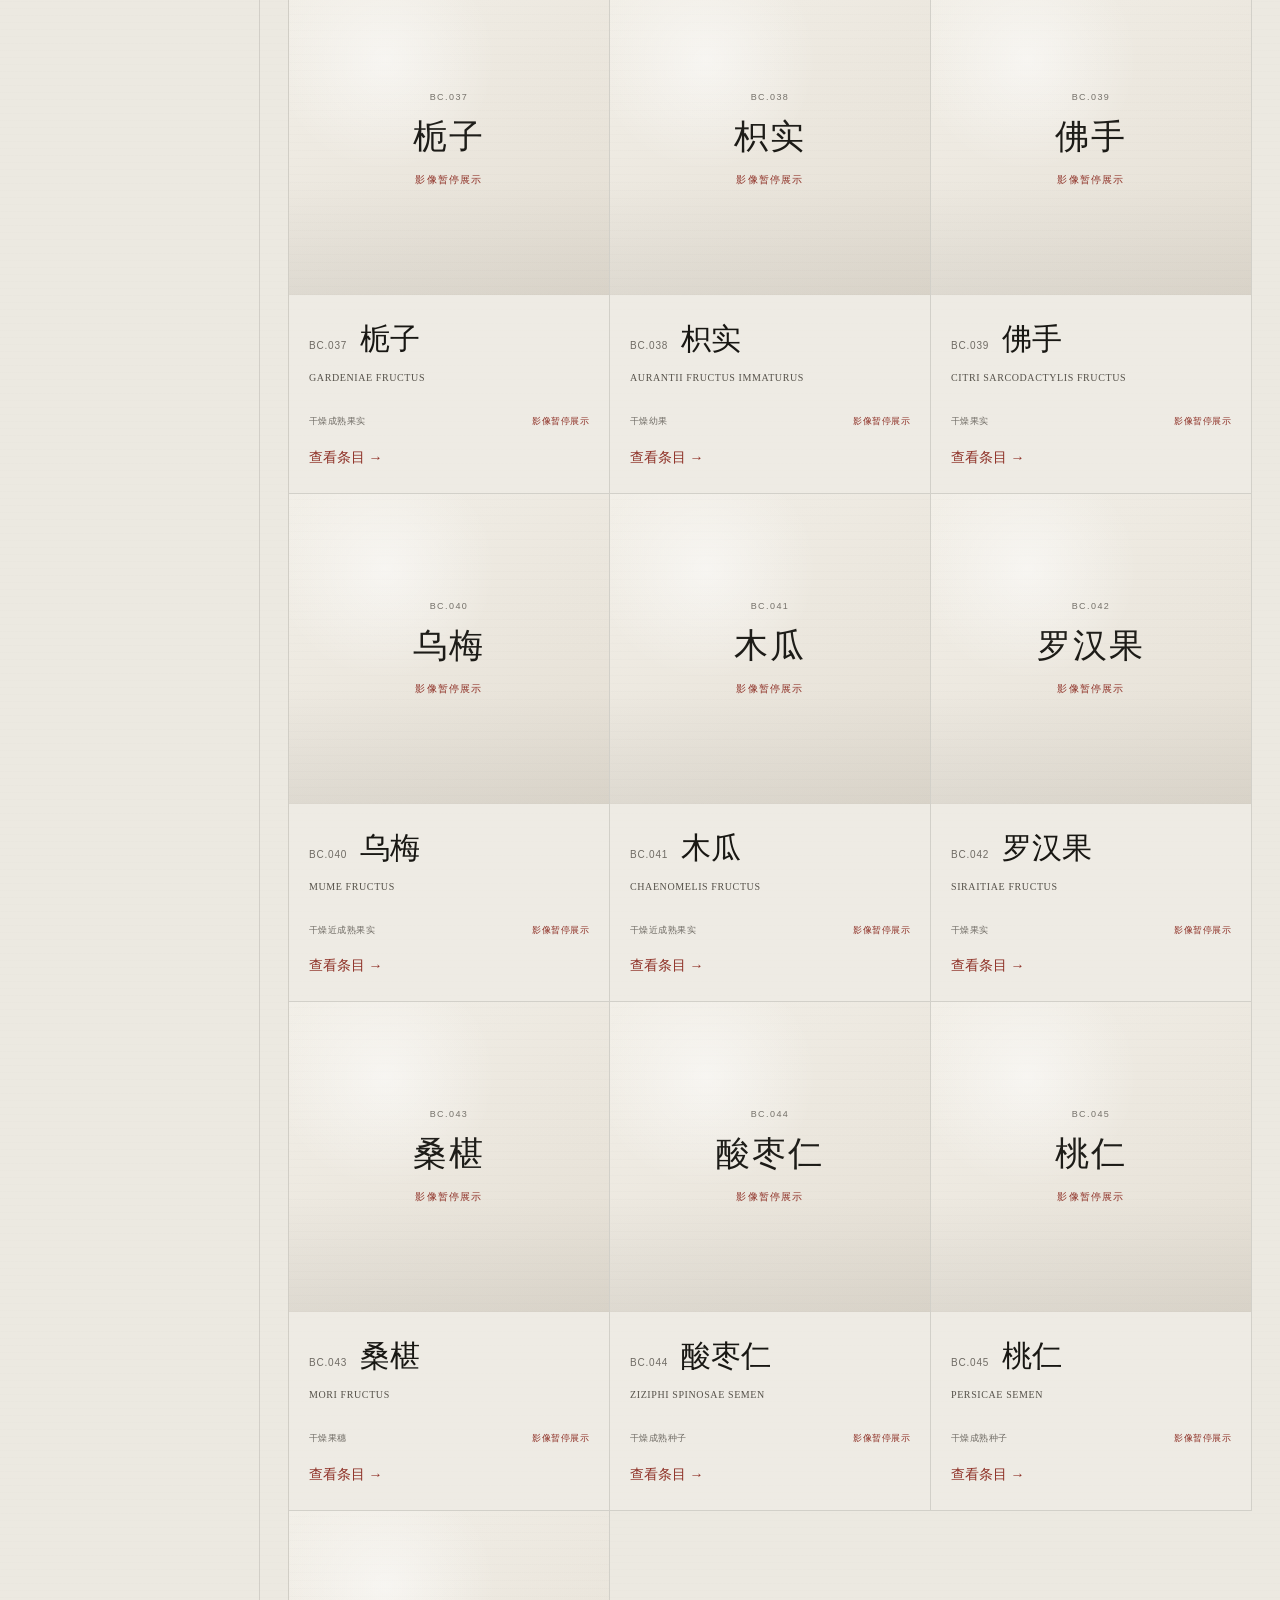
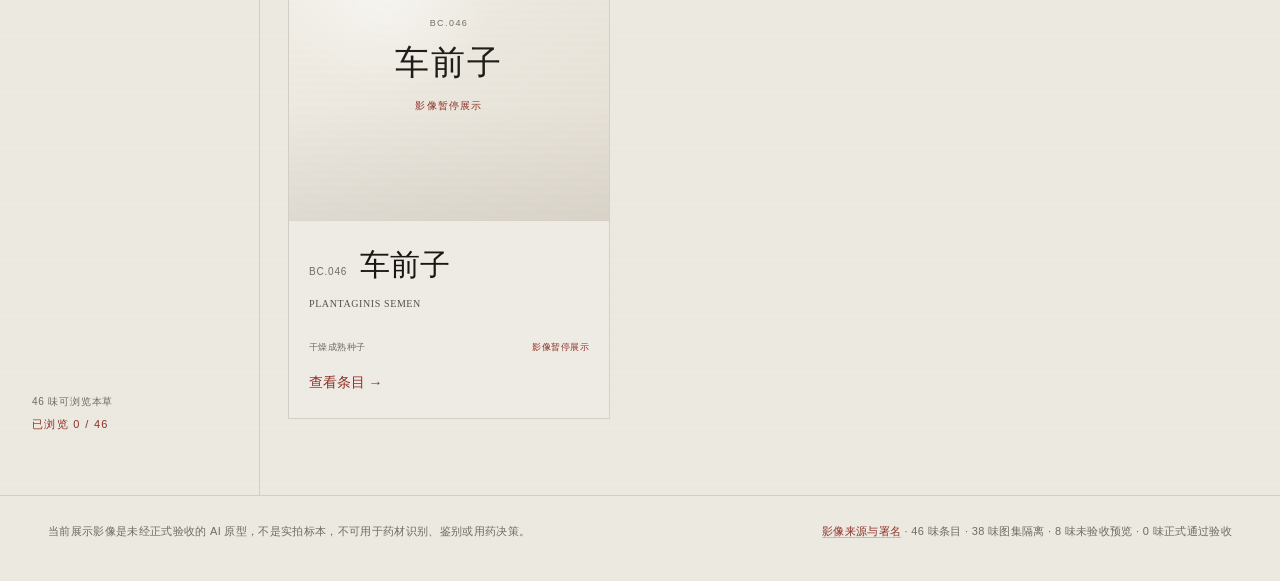
==== commit 396d13ba: "fix(qc): publicly disclose 38 isolated and 8 unverified sets" ====
--- a/index.html
+++ b/index.html
@@ -4,10 +4,10 @@
   <meta charset="UTF-8" />
   <meta name="viewport" content="width=device-width, initial-scale=1, viewport-fit=cover" />
   <meta name="theme-color" content="#ECE9E1" />
-  <meta name="description" content="本草镜：从屏幕回到草木的数字本草观察体验。高清公开版。" />
-  <meta property="og:title" content="本草镜 BENCAO MIRROR｜高清版" />
-  <meta property="og:description" content="浏览本草材料图集，从整体到细节认识真实草木。" />
-  <title>本草镜 BENCAO MIRROR｜高清版</title>
+  <meta name="description" content="本草镜图像整改测试版：保留 46 味本草目录，暂停展示问题图集。" />
+  <meta property="og:title" content="本草镜 BENCAO MIRROR｜影像审核版" />
+  <meta property="og:description" content="46 味本草条目保留；问题图集暂停展示，其余仅为未验收的 AI 原型预览。" />
+  <title>本草镜 BENCAO MIRROR｜影像审核版</title>
   <link rel="stylesheet" href="./styles.css?v=365vf3" />
   <link rel="stylesheet" href="./beta.css?v=400b1" />
   <link rel="stylesheet" href="./beta46.css?v=400b3" />
@@ -22,7 +22,7 @@
       <button type="button" data-go-catalogue>本草</button>
       <button type="button" data-open-about>关于测试版</button>
     </nav>
-    <div class="nav-meta">HD RELEASE · 4.0</div>
+    <div class="nav-meta">QA REVIEW · 4.0</div>
   </header>
 
   <main id="app">
@@ -39,12 +39,12 @@
       <div class="catalogue-main">
         <div class="catalogue-heading">
           <div>
-            <p class="eyebrow">HD RELEASE / VISUAL ARCHIVE</p>
+            <p class="eyebrow">QA REVIEW / VISUAL ARCHIVE</p>
             <h2>四十六味本草</h2>
           </div>
-          <p>BC.001–046 条目均可浏览。<br>BC.041–046 的旧影像存在身份或形态风险，已暂停展示并重新核验。</p>
+          <p>BC.001–046 共 46 味条目保留。<br>38 味旧图暂停展示，另 8 味仅提供未验收的视觉原型预览。</p>
         </div>
-        <div class="beta-status"><span>高清版</span><b>图像审查进行中：BC.041–046 旧图集已隔离；其他图集也需逐张复核。现有图片为 AI 生成，并非实拍记录。</b></div>
+        <div class="beta-status"><span>整改测试版</span><b>严禁将原型图当作药材鉴定依据：38 味旧图已隔离；其余 8 味仅作未验收的 AI 视觉预览。正式通过验收：0/46 味。</b></div>
         <div class="herb-grid" id="herbGrid"></div>
       </div>
     </section>
@@ -54,11 +54,11 @@
   <dialog id="aboutDialog" class="sheet-dialog">
     <button class="dialog-close" type="button" data-dialog-close aria-label="关闭">×</button>
     <p class="eyebrow">ABOUT / PUBLIC BETA</p>
-    <h2>这是本草镜的 46 味高清公开版。</h2>
-    <p class="dialog-lead">本草目录保留 BC.001–046 全部条目。BC.041–046 的旧图存在药材主题或形态风险，已暂停展示并重新验收；其余图集也不能仅凭文件数量判定主题准确。</p>
+    <h2>这是本草镜的图像纠错公开测试版。</h2>
+    <p class="dialog-lead">本草目录保留 BC.001–046 全部 46 味条目。32 味已发现显著错图或部位偏题，6 味存在较高的身份或结构疑点：这 38 味图集已经隔离。剩余 8 味仅作为未验收的 AI 原型预览，不能用于辨别药材。</p>
     <div class="about-rule"></div>
     <p>本草镜不是在线问诊、处方或药材质量鉴定工具。页面中的传统本草名称、来源与药用部位用于文化与材料观察；如涉及用药、疾病或个人健康决策，请使用可靠的专业医疗信息来源。</p>
-    <p><strong>页面上的影像全部是 AI 生成图像，没有一张是实拍药材记录。</strong>当前展示的图像均标有「AI 生成影像」；BC.041–046 的旧图集已经暂停展示。其中大部分以 Wikimedia Commons 的公开许可照片为参考源，参考源的原作者与许可逐条列在<a href="./credits.html">影像来源与署名</a>；BC.001–BC.006 与 BC.041–BC.045 共 11 味的参考源尚未记录，credits 页单独列出。</p>
+    <p><strong>页面上的影像全部是 AI 生成图像，没有一张是实拍药材记录。</strong>当前展示的 AI 原型均标有「AI 生成影像」和未验收声明；有风险的 38 味旧图集已经暂停展示。其中大部分以 Wikimedia Commons 的公开许可照片为参考源，参考源的原作者与许可逐条列在<a href="./credits.html">影像来源与署名</a>；BC.001–BC.006 与 BC.041–BC.045 共 11 味的参考源尚未记录，credits 页单独列出。</p>
     <p class="beta-about-note">如果你是第一次使用：任选一味进入条目，看看你会不会自然地继续翻到下一味。把卡住你的地方直接告诉分享给你这个链接的人即可。</p>
   </dialog>
 
@@ -70,10 +70,10 @@
   </dialog>
 
   <footer class="site-footer">
-    <p>全部影像为 AI 生成，不替代植物学鉴定、药材质量鉴别或医疗建议。</p>
-    <p><a href="./credits.html">影像来源与署名</a> · 46 味条目 · BC.041–046 影像复核中 · 在展示图像均为 AI 生成</p>
+    <p>当前展示影像是未经正式验收的 AI 原型，不是实拍标本，不可用于药材识别、鉴别或用药决策。</p>
+    <p><a href="./credits.html">影像来源与署名</a> · 46 味条目 · 38 味图集隔离 · 8 味未验收预览 · 0 味正式通过验收</p>
   </footer>
 
-  <script src="./app46.js?v=400hd3-qc1"></script>
+  <script src="./app46.js?v=400qa2"></script>
 </body>
 </html>
